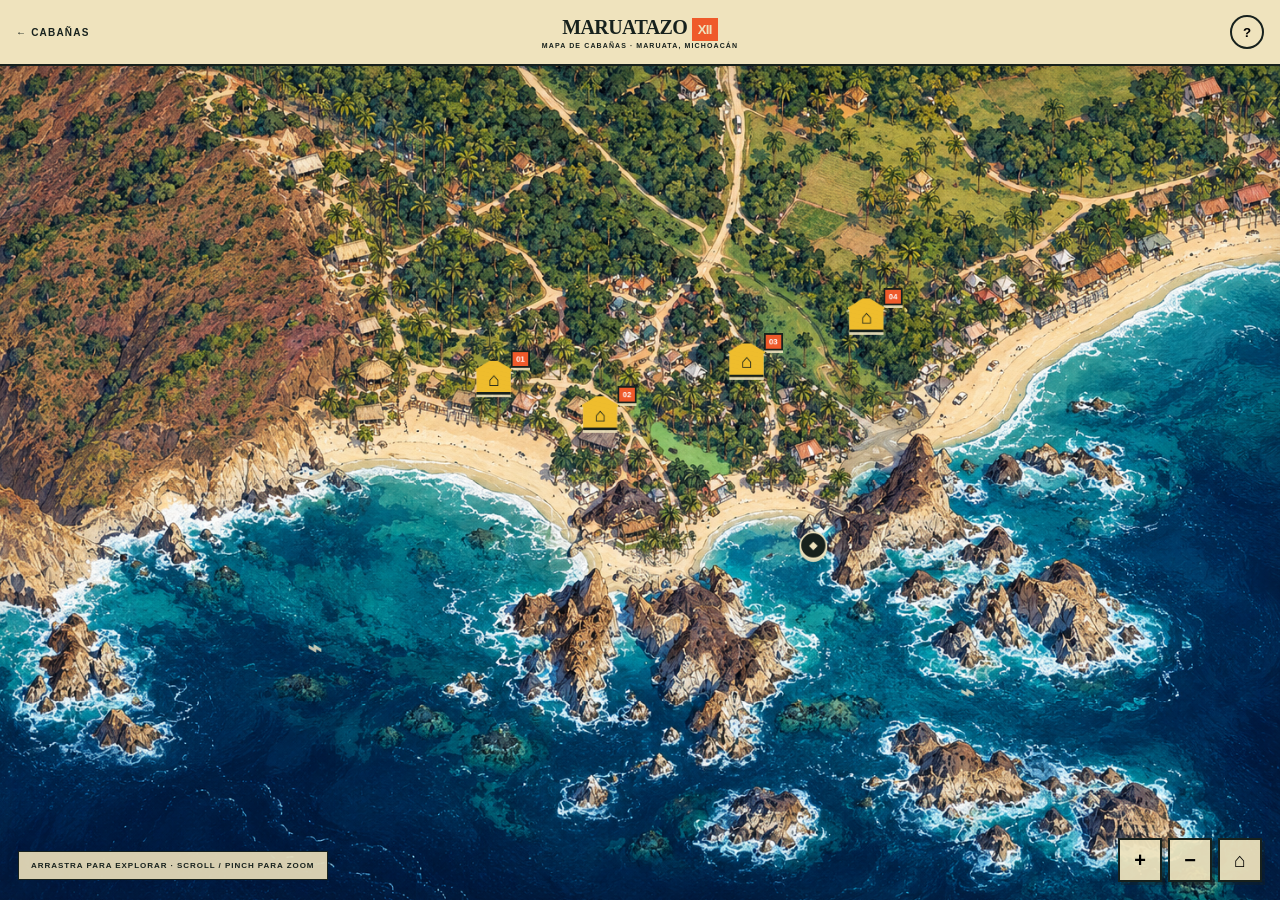
==== mapa2d.html @ 045e3361 "Maruatazo website" ====
<!doctype html><html lang="es"><head><meta charset="utf-8"><meta name="viewport" content="width=device-width,initial-scale=1,maximum-scale=1,user-scalable=no"><title>Maruatazo — Mapa 2D</title><link rel="stylesheet" href="style.css"><link rel="stylesheet" href="mapa2d.css"></head>
<body class="map2d-page">
<header class="map2d-top"><a href="index.html#cabins" class="map2d-back">← CABAÑAS</a><div><b>MARUATAZO <em>XII</em></b><small>MAPA DE CABAÑAS · MARUATA, MICHOACÁN</small></div><button id="mapHelp" aria-label="Ayuda">?</button></header>
<main id="mapViewport" class="map2d-viewport" aria-label="Mapa interactivo de cabañas">
  <div id="mapWorld" class="map2d-world"><img src="assets/maruata-2d-map.png" alt="Mapa ilustrado de la costa de Maruata" draggable="false">
    <button class="cabin-pin" style="--x:39%;--y:38%" data-name="Cabaña Selva" data-meta="2–4 personas · Entre palmeras" aria-label="Cabaña Selva"><span>⌂</span><b>01</b></button>
    <button class="cabin-pin" style="--x:47%;--y:42%" data-name="Cabaña Camino" data-meta="2 personas · Cerca del sendero" aria-label="Cabaña Camino"><span>⌂</span><b>02</b></button>
    <button class="cabin-pin" style="--x:58%;--y:36%" data-name="Cabaña Jardín" data-meta="2–3 personas · Zona verde" aria-label="Cabaña Jardín"><span>⌂</span><b>03</b></button>
    <button class="cabin-pin" style="--x:67%;--y:31%" data-name="Cabaña Playa" data-meta="2 personas · Cerca del mar" aria-label="Cabaña Playa"><span>⌂</span><b>04</b></button>
    <button class="landmark-pin" style="--x:63%;--y:57%" data-name="Dedo de Dios" aria-label="Dedo de Dios"><span>◆</span></button>
    <div class="map-bird bird-a">⌁</div><div class="map-bird bird-b">⌁</div>
  </div>
  <div class="map2d-grain"></div>
  <div class="map2d-instructions" id="mapInstructions">ARRASTRA PARA EXPLORAR · SCROLL / PINCH PARA ZOOM</div>
  <div class="map2d-controls"><button id="zoomIn" aria-label="Acercar">+</button><button id="zoomOut" aria-label="Alejar">−</button><button id="resetMap" aria-label="Restablecer vista">⌂</button></div>
  <aside id="cabinCard" class="cabin-card" aria-live="polite"><button class="card-close" id="closeCard">×</button><small>CABAÑA SELECCIONADA</small><h2 id="cabinName">Cabaña</h2><p id="cabinMeta"></p><div class="card-status">DISPONIBILIDAD · POR CONFIRMAR</div><button class="choose-cabin">ELEGIR ESTA CABAÑA →</button></aside>
</main><script src="mapa2d.js"></script></body></html>
---- style.css ----
:root{--paper:#eee3c6;--blue:#197aa0;--yellow:#e6ad24;--green:#0e5d38;--orange:#e65312;--ink:#171711;--pink:#d98d8a}*{box-sizing:border-box}html{scroll-behavior:smooth}body{margin:0;background:var(--paper);color:var(--ink);font-family:Arial,Helvetica,sans-serif;background-image:radial-gradient(#0001 1px,transparent 1px);background-size:4px 4px}.top{height:64px;position:sticky;top:0;z-index:20;display:flex;align-items:center;justify-content:space-between;padding:0 4vw;background:#eee3c6e8;backdrop-filter:blur(8px);border-bottom:2px solid var(--ink)}.brand{font-family:Georgia,serif;font-size:22px;font-weight:900;color:inherit;text-decoration:none}.brand b{background:var(--orange);color:var(--paper);padding:4px 8px}.hero{min-height:calc(100vh - 64px);display:grid;grid-template-columns:1.05fr .95fr;align-items:center;padding:5vw;gap:5vw;overflow:hidden}.eyebrow,.kicker{font-weight:900;letter-spacing:.12em;font-size:12px}.hero h1,.section h2{font-family:Georgia,'Times New Roman',serif;font-size:clamp(64px,10vw,150px);line-height:.76;margin:.18em 0;font-weight:900;letter-spacing:-.06em}.hero h1 span{color:var(--orange)}.lead{font-family:Georgia,serif;font-size:clamp(20px,2.2vw,34px);max-width:500px}.ticket{display:inline-block;background:var(--yellow);color:var(--ink);border:2px solid var(--ink);box-shadow:5px 5px 0 var(--ink);padding:18px 22px;font-weight:900;text-decoration:none}.ticket:hover{transform:translate(2px,2px);box-shadow:3px 3px 0 var(--ink)}.ticket.mini{padding:10px 14px;box-shadow:none}.hero-art{position:relative;transform:rotate(2deg)}.hero-art img{width:min(100%,560px);display:block;border:10px solid #f4ead0;box-shadow:12px 14px 0 var(--green)}.stamp{position:absolute;right:-20px;bottom:6%;width:100px;height:100px;border-radius:50%;background:var(--yellow);border:3px solid var(--ink);display:grid;place-items:center;text-align:center;font-weight:900;transform:rotate(-12deg)}.quick{display:grid;grid-template-columns:repeat(5,1fr);border-block:2px solid var(--ink);background:var(--blue)}.quick a{min-height:145px;color:var(--paper);text-decoration:none;padding:22px;border-right:2px solid var(--ink);display:flex;flex-direction:column;justify-content:flex-end}.quick a:hover{background:var(--orange)}.quick b{font-size:28px;margin-bottom:auto}.quick span{font-weight:900;font-size:20px}.quick small{opacity:.8;margin-top:4px}.section{padding:90px 5vw;border-bottom:2px solid var(--ink);scroll-margin-top:60px}.section h2{font-size:clamp(54px,8vw,120px)}.tickets{background:var(--yellow)}.cards{display:grid;grid-template-columns:repeat(3,1fr);gap:16px}.cards button{font:inherit;text-align:left;min-height:280px;background:var(--paper);border:2px solid var(--ink);padding:25px;display:flex;flex-direction:column;cursor:pointer;box-shadow:7px 7px 0 var(--ink)}.cards button:hover,.cards button.selected{background:var(--orange);color:var(--paper);transform:translate(3px,3px);box-shadow:4px 4px 0 var(--ink)}.cards span{font-size:50px}.cards b{font-family:Georgia,serif;font-size:32px;margin-top:auto}.cards small{font-size:15px}.cards em{font-style:normal;font-weight:900;margin-top:22px}.selection{margin-top:28px;border:2px dashed var(--ink);padding:18px;font-weight:800}.mapsec{background:var(--green);color:var(--paper)}.section-head{display:grid;grid-template-columns:2fr 1fr;gap:30px;align-items:end}.section-head>p{font-family:Georgia,serif;font-size:20px}.mapwrap{position:relative;max-width:1200px;margin:auto;border:10px solid var(--paper);box-shadow:12px 12px 0 var(--ink);overflow:hidden}.mapwrap img{display:block;width:100%;filter:saturate(.9) contrast(1.02)}.pin{position:absolute;width:54px;height:54px;border-radius:50%;background:var(--yellow);border:3px solid var(--ink);font-weight:900;font-size:18px;cursor:pointer;box-shadow:4px 4px 0 #171711}.pin:hover{transform:scale(1.1)}.p1{left:20%;top:63%}.p2{left:57%;top:55%}.p3{left:66%;top:44%}.p4{left:84%;top:67%}.mapnote{position:absolute;left:20px;bottom:20px;background:var(--paper);color:var(--ink);padding:14px 18px;border:2px solid var(--ink);font-weight:900}.lineup{background:var(--blue);color:var(--paper)}.line-grid{display:grid;grid-template-columns:1fr 1fr;gap:5vw;align-items:center}.line-grid img{width:100%;max-height:650px;object-fit:cover;border:8px solid var(--paper);transform:rotate(2deg)}.line-grid p{font-family:Georgia,serif;font-size:22px}.tabs{display:flex;gap:8px;flex-wrap:wrap}.tabs button{padding:12px 16px;background:transparent;color:var(--paper);border:2px solid var(--paper);font-weight:900}.tabs button.active{background:var(--yellow);color:var(--ink);border-color:var(--ink)}.coming{margin-top:40px;padding:25px;border:2px dashed var(--paper);font-size:clamp(24px,4vw,55px);font-weight:900}.merch{background:var(--pink)}.merch-card{display:flex;gap:35px;align-items:center;max-width:800px;border:2px solid var(--ink);padding:30px;background:var(--paper);box-shadow:8px 8px 0 var(--ink)}.disc{width:180px;aspect-ratio:1;background:radial-gradient(circle,var(--yellow) 0 10%,#111 11% 55%,#222 56%);border-radius:50%;flex:none}.merch-card b{font-family:Georgia,serif;font-size:35px}.merch-card span{font-weight:900;background:var(--orange);color:var(--paper);padding:8px}.info{background:var(--paper)}.info-grid{max-width:950px;margin-left:auto}.info details{border-top:2px solid var(--ink);padding:20px 0}.info details:last-child{border-bottom:2px solid var(--ink)}summary{font-family:Georgia,serif;font-weight:900;font-size:28px;cursor:pointer}.info details p{font-size:18px;max-width:700px}.photo-strip{display:grid;grid-template-columns:repeat(3,1fr);gap:10px;margin-top:70px}.photo-strip img{width:100%;height:380px;object-fit:cover}.bottom{display:none}@media(max-width:760px){body{padding-bottom:72px}.top{height:54px}.top .mini{display:none}.brand{font-size:18px}.hero{min-height:auto;grid-template-columns:1fr;padding:55px 18px 35px;gap:40px}.hero h1{font-size:19vw}.hero-art{width:88%;margin:auto}.stamp{width:78px;height:78px;font-size:13px}.quick{grid-template-columns:repeat(5,1fr)}.quick a{min-height:78px;padding:8px;text-align:center;align-items:center;justify-content:center}.quick b{font-size:21px;margin:0}.quick span{font-size:10px;margin-top:5px}.quick small{display:none}.section{padding:65px 18px}.cards{grid-template-columns:1fr}.cards button{min-height:190px}.section-head,.line-grid{grid-template-columns:1fr}.section-head>p{font-size:16px}.mapwrap{border-width:5px}.pin{width:40px;height:40px;font-size:14px}.mapnote{font-size:10px;left:8px;bottom:8px;padding:8px}.merch-card{align-items:flex-start}.disc{width:100px}.merch-card b{font-size:24px}.photo-strip{grid-template-columns:1fr 1fr}.photo-strip img{height:260px}.photo-strip img:last-child{display:none}.bottom{position:fixed;bottom:0;left:0;right:0;z-index:30;height:70px;display:grid;grid-template-columns:repeat(5,1fr);background:var(--paper);border-top:2px solid var(--ink)}.bottom a{color:var(--ink);text-decoration:none;font-size:10px;font-weight:900;display:flex;flex-direction:column;align-items:center;justify-content:center;gap:4px}.bottom b{font-size:19px}.bottom a:first-child{background:var(--yellow)}}
/* Interactive 3D map */
.world3d{position:relative;width:100%;height:min(72vh,720px);min-height:480px;overflow:hidden;border:2px solid #111;border-radius:22px;background:#8eb8c5;box-shadow:0 16px 0 rgba(0,0,0,.12)}
#worldCanvas{display:block;width:100%;height:100%;touch-action:none;cursor:grab}
#worldCanvas:active{cursor:grabbing}
.worldhud{position:absolute;inset:0;pointer-events:none;padding:16px;display:flex;flex-direction:column;justify-content:space-between}
.worldhint,.worldlegend,.placecard{background:rgba(246,224,170,.92);border:2px solid #111;box-shadow:4px 4px 0 #111;color:#111}
.worldhint{align-self:flex-start;padding:9px 12px;font-weight:800;font-size:12px;letter-spacing:.04em}
.worldlegend{align-self:flex-start;padding:10px 12px;font-size:12px;line-height:1.55}
.worldactions{position:absolute;right:14px;top:14px;display:flex;gap:8px;pointer-events:auto}
.worldactions button{border:2px solid #111;background:#f6e0aa;color:#111;font-weight:900;padding:9px 12px;border-radius:999px;cursor:pointer;box-shadow:3px 3px 0 #111}
.placecard{position:absolute;left:16px;bottom:16px;max-width:300px;padding:14px 16px;pointer-events:auto;display:none}
.placecard.show{display:block}.placecard b{font-size:20px}.placecard p{margin:5px 0 0;font-size:13px}
@media(max-width:700px){.world3d{height:62vh;min-height:430px;border-radius:14px}.worldhint{font-size:10px}.worldlegend{display:none}.worldactions{top:auto;bottom:14px}.placecard{left:12px;right:12px;bottom:62px;max-width:none}}
.world3d::after{content:"";position:absolute;inset:0;pointer-events:none;z-index:2;opacity:.13;mix-blend-mode:soft-light;background-image:repeating-linear-gradient(0deg,rgba(255,255,255,.035) 0,rgba(255,255,255,.035) 1px,rgba(0,0,0,.025) 1px,rgba(0,0,0,.025) 3px),radial-gradient(circle at 18% 15%,rgba(255,184,118,.22),transparent 34%),radial-gradient(circle at 80% 78%,rgba(80,63,132,.18),transparent 42%)}
.worldhud{z-index:3}

/* V5 sunset / early-2000s travel-game treatment */
.world3d:after{content:"";position:absolute;inset:0;pointer-events:none;border-radius:inherit;background:linear-gradient(180deg,rgba(88,54,108,.08),transparent 42%,rgba(238,113,49,.09));box-shadow:inset 0 0 90px rgba(44,21,34,.18);mix-blend-mode:multiply}
#worldCanvas{filter:saturate(1.16) contrast(1.08) sepia(.06)}

/* V6 terrain editor */
.world3d{background:linear-gradient(180deg,#876b91 0%,#de8e82 52%,#f0b46c 100%)}
.worldactions{flex-wrap:wrap;justify-content:flex-end}
.worldactions button#editWorld.active{background:#e65312;color:#fff}
.editorpanel{position:absolute;right:16px;bottom:16px;z-index:6;width:min(330px,calc(100% - 32px));background:rgba(238,227,198,.97);color:#171711;border:2px solid #171711;box-shadow:6px 6px 0 #171711;padding:14px;display:none}
.editorpanel.show{display:block}
.editorhead{display:flex;align-items:center;justify-content:space-between;border-bottom:2px solid #171711;padding-bottom:8px;margin-bottom:8px}
.editorhead b{font-family:Georgia,serif;font-size:18px}
.editorhead button{border:0;background:none;font-size:24px;font-weight:900;cursor:pointer}
.editorpanel p{font-size:12px;line-height:1.35;margin:8px 0 12px}
.editorselected{font-size:10px;letter-spacing:.08em;margin:8px 0}.editorselected strong{display:block;font-size:15px;letter-spacing:0;margin-top:3px}
.editorgrid{display:grid;grid-template-columns:1fr 1fr;gap:7px;margin-top:7px}
.editorgrid button{border:2px solid #171711;background:#f6e0aa;font-weight:900;padding:9px 7px;cursor:pointer}
.editorgrid button:hover{background:#e6ad24}
.editorpanel small{display:block;margin-top:10px;line-height:1.3;opacity:.7}
.world3d.editing #worldCanvas{cursor:crosshair}
.world3d.editing .worldhint{background:#e65312;color:#fff}
@media(max-width:700px){
  .editorpanel{left:10px;right:10px;bottom:10px;width:auto}
  .worldactions{right:10px;top:10px}
  .worldactions button{font-size:10px;padding:7px 9px}
  .placecard{display:none!important}
}


/* V7 — Y2K illustrated travel-atlas landing */
.atlas-hero{position:relative;min-height:calc(100vh - 64px);overflow:hidden;background:#397f9b;color:#f2e5c2;border-bottom:2px solid var(--ink);isolation:isolate}
.atlas-water{position:absolute;inset:0;z-index:-3;background:radial-gradient(ellipse at 18% 22%,rgba(255,255,255,.13),transparent 22%),radial-gradient(ellipse at 78% 64%,rgba(5,57,91,.23),transparent 32%),linear-gradient(145deg,#397f9b,#286f8d 52%,#2d7891)}
.atlas-water:before{content:"";position:absolute;inset:0;opacity:.32;background-image:repeating-radial-gradient(ellipse at 20% 30%,transparent 0 18px,rgba(238,227,198,.13) 19px 20px,transparent 21px 42px);transform:scale(1.6) rotate(-8deg)}
.atlas-water:after{content:"";position:absolute;inset:0;opacity:.25;mix-blend-mode:multiply;background-image:url("assets/map-original.jpg");background-size:cover;filter:grayscale(1) contrast(.55);transform:scale(1.08)}
.atlas-title{position:absolute;left:4.5vw;top:5vh;z-index:3}.atlas-title small{font-weight:900;letter-spacing:.18em;font-size:10px}.atlas-title h1{font-family:Georgia,serif;font-size:clamp(48px,7vw,108px);line-height:.82;letter-spacing:-.065em;margin:10px 0 12px;text-shadow:2px 2px 0 #153f4e}.atlas-title h1 span{display:inline-block;background:#e65312;color:#f2e5c2;padding:.05em .13em;transform:rotate(-2deg);font-size:.55em;letter-spacing:0}.atlas-title p{font-weight:900;letter-spacing:.12em;font-size:11px}
.atlas-compass{position:absolute;right:5vw;top:6vh;width:72px;height:72px;border:2px solid #f2e5c2;border-radius:50%;display:grid;place-items:center;text-align:center;font:900 11px Georgia;box-shadow:inset 0 0 0 5px rgba(242,229,194,.15)}.atlas-compass i{font-size:25px;line-height:.6;font-style:normal}
.atlas-item{position:absolute;color:#f2e5c2;text-decoration:none;text-align:center;z-index:4;transition:transform .35s cubic-bezier(.2,.8,.2,1),filter .35s}.atlas-item:hover{transform:translateY(-8px) rotate(-2deg) scale(1.07);filter:drop-shadow(0 8px 0 rgba(13,49,60,.25))}.atlas-item b,.atlas-item small{display:block;text-shadow:1px 2px #16485a}.atlas-item b{font:900 17px Georgia,serif;letter-spacing:.05em}.atlas-item small{font:700 10px Arial;letter-spacing:.08em;margin-top:4px}.atlas-icon{display:grid;place-items:center;margin:auto auto 7px;color:#e8c56a;text-shadow:2px 2px #183d48;font-family:Georgia;font-weight:900}.shell{font-size:64px;transform:rotate(-25deg)}.sun{font-size:70px}.fish{font-size:78px;transform:rotate(-8deg)}.flower{font-size:68px;color:#eaa49b}.bird{font-size:82px;transform:rotate(12deg)}
.item-info{left:9%;top:43%}.item-lineup{left:25%;bottom:12%}.item-menu{right:12%;top:33%}.item-merch{right:25%;bottom:11%}.item-map{right:34%;top:13%}
.ticket-island{position:absolute;left:50%;top:53%;width:270px;height:205px;transform:translate(-50%,-50%) rotate(-2deg);z-index:6;border:0;background:transparent;color:#172e31;cursor:pointer;filter:drop-shadow(0 14px 0 rgba(12,51,65,.23));transition:transform .45s cubic-bezier(.2,.8,.2,1),filter .45s}.ticket-island:hover{transform:translate(-50%,-54%) rotate(1deg) scale(1.06);filter:drop-shadow(0 20px 0 rgba(12,51,65,.2))}.ticket-island:before{content:"";position:absolute;inset:35px 12px 20px;background:#d6bd69;border:3px solid #183d48;border-radius:55% 45% 58% 42%/48% 56% 44% 52%;transform:rotate(-4deg);box-shadow:inset -18px -13px 0 #8ca85b,inset 12px 9px 0 #eadb9f}.ticket-island:after{content:"";position:absolute;left:22px;right:5px;bottom:8px;height:55px;border:3px solid #183d48;border-top:0;border-radius:0 0 50% 55%;background:#79b8ba;transform:rotate(3deg);z-index:-1}.island-palms{position:absolute;left:34px;top:14px;font-size:61px;letter-spacing:-19px;color:#275e3d;transform:rotate(-8deg);z-index:2}.island-hut{position:absolute;right:44px;top:56px;font-size:58px;color:#9b572f;z-index:2}.ticket-island strong,.ticket-island small,.ticket-island em{position:absolute;z-index:3;left:50%;transform:translateX(-50%);white-space:nowrap}.ticket-island strong{top:100px;font:900 29px Georgia,serif;background:#f0dfb4;border:2px solid #183d48;padding:4px 11px;box-shadow:3px 3px #183d48}.ticket-island small{top:143px;font-weight:900;font-size:10px;letter-spacing:.08em}.ticket-island em{top:165px;font-style:normal;font-weight:900;font-size:10px}
.atlas-creature{position:absolute;color:#183d48;opacity:.8;font:900 80px Georgia;z-index:2}.turtle{left:37%;top:27%;transform:rotate(22deg)}.ray{right:8%;bottom:17%;font-size:110px;transform:rotate(-15deg)}.atlas-note{position:absolute;left:5%;bottom:7%;font:italic 18px Georgia;line-height:1.2;transform:rotate(-4deg)}.atlas-scroll{position:absolute;right:4%;bottom:4%;font-weight:900;font-size:9px;letter-spacing:.18em}
.portal{position:fixed;inset:0;z-index:100;pointer-events:none;display:grid;place-items:center;background:#2b7892;clip-path:circle(0% at 50% 52%);transition:clip-path .75s cubic-bezier(.75,0,.25,1)}.portal.open{clip-path:circle(150% at 50% 52%)}.portal-ring{width:120px;height:120px;border:3px solid #eee3c6;border-radius:50%;box-shadow:0 0 0 18px rgba(238,227,198,.13),0 0 0 38px rgba(238,227,198,.07);animation:portalPulse 1s ease-in-out infinite alternate}.portal-copy{position:absolute;margin-top:190px;font:900 12px Arial;letter-spacing:.2em;color:#eee3c6}@keyframes portalPulse{to{transform:scale(1.16);opacity:.55}}
.portal.depart{clip-path:circle(0% at 50% 52%);transition:clip-path .65s ease-in}
@media(max-width:760px){.atlas-hero{min-height:calc(100svh - 54px)}.atlas-title{left:18px;top:32px}.atlas-title h1{font-size:15vw}.atlas-title p{font-size:8px}.atlas-compass{right:18px;top:24px;width:54px;height:54px}.ticket-island{width:230px;height:185px;top:52%}.ticket-island strong{top:91px}.ticket-island small{top:134px}.ticket-island em{top:156px}.island-palms{font-size:53px}.island-hut{font-size:48px}.item-info{left:5%;top:31%}.item-lineup{left:9%;bottom:12%}.item-menu{right:4%;top:28%}.item-merch{right:8%;bottom:12%}.item-map{right:27%;top:16%}.atlas-icon{transform:scale(.72)}.atlas-item b{font-size:12px}.atlas-item small{display:none}.atlas-note,.atlas-creature{display:none}.atlas-scroll{right:16px;bottom:5px;font-size:7px}}

/* V8 — bioluminescent Y2K Pacific atlas */
.atlas-hero{background:#061d2b;color:#f5e8c6;min-height:calc(100vh - 64px)}
.atlas-water{background:radial-gradient(ellipse at 49% 57%,rgba(39,233,221,.16),transparent 18%),radial-gradient(ellipse at 78% 18%,rgba(95,85,180,.18),transparent 26%),radial-gradient(ellipse at 16% 75%,rgba(11,191,181,.16),transparent 27%),linear-gradient(145deg,#071c2b 0%,#082f42 45%,#06445a 72%,#071a2a 100%)}
.atlas-water:before{opacity:.5;background-image:repeating-radial-gradient(ellipse at 20% 30%,transparent 0 24px,rgba(89,231,219,.10) 25px 26px,transparent 27px 51px),radial-gradient(circle,rgba(228,239,190,.55) 0 1px,transparent 1.6px);background-size:auto,58px 58px;filter:drop-shadow(0 0 5px #63e4d2)}
.atlas-water:after{opacity:.15;mix-blend-mode:screen;filter:grayscale(1) sepia(.4) hue-rotate(125deg) contrast(.8) brightness(.75)}
.atlas-hero:after{content:"";position:absolute;inset:0;pointer-events:none;z-index:10;background:radial-gradient(circle at 50% 52%,transparent 35%,rgba(0,5,14,.48) 100%),repeating-linear-gradient(0deg,rgba(255,255,255,.018) 0 1px,transparent 1px 3px);mix-blend-mode:normal}
.atlas-title,.atlas-item,.ticket-island,.atlas-compass,.atlas-note,.atlas-scroll{z-index:12}
.atlas-title h1{text-shadow:0 3px 0 #082331,0 0 22px rgba(76,231,211,.15)}
.atlas-compass{box-shadow:inset 0 0 0 5px rgba(242,229,194,.10),0 0 22px rgba(82,231,216,.22)}
.atlas-item{filter:drop-shadow(0 0 8px rgba(66,223,209,.18))}.atlas-item:hover{filter:drop-shadow(0 0 16px rgba(89,244,225,.5)) drop-shadow(0 10px 0 rgba(0,12,23,.32))}
.atlas-icon{color:#f1c963;text-shadow:2px 2px #071b25,0 0 10px rgba(241,201,99,.26)}
.ticket-island{filter:drop-shadow(0 15px 0 rgba(0,11,20,.35)) drop-shadow(0 0 20px rgba(74,230,213,.22));animation:islandFloat 5s ease-in-out infinite}
.ticket-island:hover{filter:drop-shadow(0 20px 0 rgba(0,11,20,.25)) drop-shadow(0 0 28px rgba(89,244,225,.5))}
.ticket-island:before{background:#d7bd68;box-shadow:inset -20px -14px 0 #739b62,inset 13px 10px 0 #eadb9f,0 0 0 5px rgba(94,224,210,.08)}
.ticket-island:after{background:linear-gradient(#75c9c6,#3a929e);box-shadow:0 7px 18px rgba(45,225,211,.25)}
@keyframes islandFloat{0%,100%{margin-top:0}50%{margin-top:-7px}}
.atlas-creature{z-index:4;color:#4cc8bd;opacity:.18;text-shadow:0 0 15px #57e9d9}
.atlas-note{color:#f3dfb2}.atlas-scroll{color:#80d9ce}

/* cinematic dive from the ticket island into the existing 3D map */
.portal{background:radial-gradient(circle at 50% 52%,#72d8d0 0 3%,#1d7d8c 14%,#0a4056 34%,#071d2c 68%,#030b13 100%);clip-path:circle(0% at 50% 52%);overflow:hidden}
.portal:before{content:"";position:absolute;inset:-25%;background:repeating-radial-gradient(circle at 50% 52%,transparent 0 42px,rgba(186,244,229,.12) 44px 46px,transparent 48px 88px);transform:scale(.55);opacity:0;transition:transform .9s cubic-bezier(.2,.8,.2,1),opacity .25s}
.portal.open:before{transform:scale(2.4);opacity:1}
.portal-ring{width:92px;height:92px;border-color:#e9e1b9;box-shadow:0 0 18px #74e6d6,0 0 0 20px rgba(111,226,211,.12),0 0 0 48px rgba(111,226,211,.06);animation:portalDive .85s cubic-bezier(.2,.8,.2,1) forwards}
@keyframes portalDive{0%{transform:scale(.35) rotate(0);opacity:.1}55%{opacity:1}100%{transform:scale(7) rotate(18deg);opacity:0}}
.portal-copy{color:#f1e3bd;text-shadow:0 0 12px #61d8ce;transition:opacity .25s}.portal.depart .portal-copy{opacity:0}
#mapa.portal-arrive{animation:mapArrival .9s cubic-bezier(.16,.84,.3,1)}
@keyframes mapArrival{0%{filter:brightness(.35) saturate(.7);transform:scale(1.025);transform-origin:50% 0}100%{filter:none;transform:scale(1)}}

/* V9 — midnight galaxy / bioluminescent Pacific. Adult Y2K editorial treatment */
:root{--night:#02060b;--night2:#04111a;--deep:#062330;--aqua:#62e7dc;--aqua2:#1ba9b2;--moon:#e7e3d4;--acid:#9debc7;--coral:#ff7d63;--glass:rgba(4,16,25,.72)}
html{background:var(--night)}
body{background:var(--night);color:var(--moon);background-image:none}

/* remove the beige bar: header floats over the universe */
.top{position:fixed;inset:0 0 auto 0;height:58px;background:linear-gradient(180deg,rgba(1,4,8,.88),rgba(1,4,8,.18) 72%,transparent);border:0;backdrop-filter:blur(3px);padding:0 3.2vw;color:rgba(235,238,228,.92);z-index:40;pointer-events:none}
.top .brand,.top .ticket{pointer-events:auto}
.brand{font-family:Arial,Helvetica,sans-serif;font-size:12px;letter-spacing:.22em;font-weight:700;color:rgba(238,240,229,.9)}
.brand b{background:transparent;color:var(--coral);padding:0;margin-left:4px;font:inherit}
.ticket,.ticket.mini{background:rgba(4,18,27,.54);color:#dffbf5;border:1px solid rgba(129,235,220,.48);box-shadow:none;border-radius:999px;padding:9px 14px;font-size:10px;letter-spacing:.13em;backdrop-filter:blur(10px)}
.ticket:hover{transform:none;box-shadow:0 0 22px rgba(64,226,211,.18);background:rgba(7,36,45,.7)}

.atlas-hero{min-height:100svh;background:#01050a;border:0;color:#e9ece3}
.atlas-water{background:
radial-gradient(ellipse at 58% 56%,rgba(63,241,219,.18),transparent 10%),
radial-gradient(ellipse at 18% 70%,rgba(9,157,183,.16),transparent 25%),
radial-gradient(ellipse at 82% 18%,rgba(80,54,162,.23),transparent 28%),
radial-gradient(ellipse at 42% 5%,rgba(18,69,91,.22),transparent 32%),
linear-gradient(160deg,#010409 0%,#03101a 37%,#052635 66%,#02070c 100%)}
.atlas-water:before{opacity:.78;background-image:
radial-gradient(circle at 12% 18%,rgba(255,255,255,.94) 0 1px,transparent 1.25px),
radial-gradient(circle at 72% 24%,rgba(157,236,229,.82) 0 1px,transparent 1.4px),
radial-gradient(circle at 34% 66%,rgba(255,255,255,.6) 0 .8px,transparent 1.2px),
radial-gradient(circle at 84% 76%,rgba(91,229,216,.65) 0 1px,transparent 1.3px),
repeating-radial-gradient(ellipse at 50% 62%,transparent 0 54px,rgba(89,231,219,.04) 55px 56px,transparent 57px 118px);
background-size:137px 137px,191px 191px,89px 89px,251px 251px,auto;filter:drop-shadow(0 0 7px rgba(102,236,221,.38));animation:starDrift 28s linear infinite}
@keyframes starDrift{to{background-position:137px 70px,-110px 191px,89px -44px,-120px -100px,0 0}}
.atlas-water:after{opacity:.12;mix-blend-mode:screen;filter:grayscale(1) sepia(.15) hue-rotate(130deg) contrast(1.2) brightness(.44);mask-image:linear-gradient(180deg,transparent 4%,#000 26%,#000 88%,transparent)}
.atlas-hero:before{content:"";position:absolute;inset:-15%;z-index:-1;pointer-events:none;background:
radial-gradient(ellipse at 23% 35%,rgba(44,89,118,.24),transparent 24%),
radial-gradient(ellipse at 74% 68%,rgba(34,201,191,.09),transparent 19%),
radial-gradient(ellipse at 70% 12%,rgba(78,42,132,.2),transparent 21%);filter:blur(38px);animation:nebula 16s ease-in-out infinite alternate}
@keyframes nebula{to{transform:translate3d(1.5%,-1%,0) scale(1.04);opacity:.78}}
.atlas-hero:after{background:radial-gradient(circle at 50% 54%,transparent 27%,rgba(0,2,7,.46) 72%,rgba(0,0,0,.86) 100%),repeating-linear-gradient(0deg,rgba(255,255,255,.012) 0 1px,transparent 1px 3px);z-index:20}

/* restrained editorial identity */
.atlas-title{left:4vw;top:10vh;max-width:650px}.atlas-title small{font-size:8px;letter-spacing:.28em;color:rgba(213,235,229,.58)}
.atlas-title h1{font-family:Arial,Helvetica,sans-serif;font-size:clamp(42px,6.2vw,96px);font-weight:300;letter-spacing:-.055em;line-height:.86;text-shadow:0 0 30px rgba(91,225,211,.09);margin:12px 0 16px}
.atlas-title h1 span{font-family:Georgia,serif;font-size:.34em;font-style:italic;font-weight:400;background:transparent;color:#ff846c;padding:0;margin-left:.12em;transform:none;vertical-align:middle}
.atlas-title p{font-size:8px;letter-spacing:.23em;color:rgba(221,234,227,.58)}
.atlas-compass{right:4vw;top:9vh;width:54px;height:54px;border:1px solid rgba(163,232,221,.38);color:rgba(210,239,233,.7);box-shadow:0 0 25px rgba(64,213,203,.08);font:500 8px Arial}.atlas-compass i{font-size:15px;color:var(--aqua)}

/* atlas navigation becomes subtle cartographic wayfinding, not children's icons */
.atlas-icon{display:none}
.atlas-item{min-width:116px;padding:13px 15px 12px;border:1px solid rgba(106,218,207,.14);border-radius:999px;background:rgba(2,10,16,.22);backdrop-filter:blur(5px);text-align:left;color:rgba(224,239,233,.77);filter:none;box-shadow:inset 0 0 0 1px rgba(255,255,255,.015)}
.atlas-item:before{content:"";position:absolute;left:-7px;top:50%;width:9px;height:9px;transform:translateY(-50%);border:1px solid rgba(113,238,222,.7);border-radius:50%;box-shadow:0 0 12px rgba(83,235,219,.6)}
.atlas-item b{font-family:Arial,Helvetica,sans-serif;font-size:10px;letter-spacing:.22em;font-weight:600;text-shadow:none}
.atlas-item small{font:400 8px Arial;letter-spacing:.08em;color:rgba(174,205,199,.46);text-shadow:none;margin-top:3px}
.atlas-item:hover{transform:translateY(-3px);filter:none;background:rgba(5,31,38,.55);border-color:rgba(98,231,220,.45);box-shadow:0 0 30px rgba(57,220,207,.09)}
.item-info{left:8%;top:43%}.item-lineup{left:23%;bottom:14%}.item-menu{right:10%;top:35%}.item-merch{right:24%;bottom:13%}.item-map{right:31%;top:16%}

/* Tickets = a dark topographic coast rather than a cartoon island */
.ticket-island{width:310px;height:230px;top:55%;color:#eaf5ef;filter:drop-shadow(0 18px 35px rgba(0,0,0,.6));animation:islandFloat 7s ease-in-out infinite}
.ticket-island:hover{transform:translate(-50%,-54%) scale(1.035);filter:drop-shadow(0 22px 38px rgba(0,0,0,.58)) drop-shadow(0 0 28px rgba(57,227,213,.22))}
.ticket-island:before{inset:31px 14px 30px;background:linear-gradient(145deg,#0b2930,#0b3d43 48%,#13535a);border:1px solid rgba(117,235,221,.58);border-radius:58% 42% 61% 39%/55% 48% 52% 45%;box-shadow:inset -22px -17px 38px rgba(0,5,9,.52),inset 18px 12px 35px rgba(94,225,203,.07),0 0 0 8px rgba(39,192,185,.025),0 0 38px rgba(52,223,210,.11)}
.ticket-island:after{left:20px;right:8px;bottom:14px;height:72px;border:1px solid rgba(121,235,223,.38);border-top:0;background:linear-gradient(180deg,rgba(34,171,179,.62),rgba(5,55,72,.18));box-shadow:0 10px 30px rgba(36,218,207,.08);opacity:.8}
.island-palms,.island-hut{display:none}
.ticket-island .island-coast{position:absolute;left:45px;right:45px;top:57px;height:76px;z-index:2;border-radius:50%;opacity:.48;background:repeating-radial-gradient(ellipse at 50% 64%,transparent 0 8px,rgba(131,235,221,.44) 9px 10px,transparent 11px 18px);transform:rotate(-7deg);mask-image:linear-gradient(90deg,transparent,#000 18%,#000 82%,transparent)}
.ticket-island strong{top:103px;font:500 24px Arial,Helvetica,sans-serif;letter-spacing:.16em;background:rgba(1,8,12,.58);color:#e9f6f0;border:1px solid rgba(129,231,218,.36);padding:7px 13px;box-shadow:0 0 20px rgba(64,222,210,.08);backdrop-filter:blur(8px)}
.ticket-island small{top:150px;font-weight:400;color:rgba(183,221,214,.55);font-size:8px;letter-spacing:.16em}.ticket-island em{top:174px;font-size:8px;letter-spacing:.22em;color:var(--aqua);font-weight:600}
.atlas-creature{display:none}.atlas-note{left:4%;bottom:6%;font:italic 13px Georgia;color:rgba(220,231,222,.42);transform:none}.atlas-scroll{right:4%;bottom:4%;color:rgba(111,222,211,.48);font-size:7px}

/* entire site stays in the same dark nocturnal world */
.section{background-color:#030a10!important;color:#e5ece6!important;border-bottom:1px solid rgba(104,220,209,.12);position:relative;overflow:hidden}
.section:before{content:"";position:absolute;inset:0;pointer-events:none;background:radial-gradient(circle at 82% 12%,rgba(35,177,177,.09),transparent 23%),radial-gradient(circle at 8% 75%,rgba(79,54,145,.12),transparent 22%),radial-gradient(circle,rgba(171,239,229,.16) 0 .7px,transparent 1px);background-size:auto,auto,67px 67px;opacity:.7}
.section>*{position:relative;z-index:1}
.section h2{color:#ecf0e8;font-weight:300;letter-spacing:-.055em;font-family:Arial,Helvetica,sans-serif}.kicker{color:rgba(105,224,211,.58);font-size:8px;letter-spacing:.25em}
.tickets,.mapsec,.lineup,.merch,.info{background:linear-gradient(160deg,#02070d,#04121a 55%,#031018)!important}
.cards{gap:12px}.cards button{background:rgba(5,23,31,.66);color:#dce9e3;border:1px solid rgba(105,220,210,.22);box-shadow:none;border-radius:18px;backdrop-filter:blur(8px)}
.cards button span{opacity:.58;filter:grayscale(1);font-size:32px}.cards button b{font:500 24px Arial;letter-spacing:.05em}.cards button small,.cards button em{color:rgba(183,210,204,.55)}
.cards button:hover,.cards button.selected{background:rgba(8,48,55,.72);color:#effbf6;transform:translateY(-2px);box-shadow:0 0 26px rgba(63,223,211,.1);border-color:rgba(98,231,220,.55)}
.selection{border:1px solid rgba(104,220,209,.2);color:rgba(206,228,221,.7);border-radius:14px;background:rgba(2,12,18,.42)}
.world3d{border:1px solid rgba(96,221,211,.24);box-shadow:0 35px 80px rgba(0,0,0,.45),0 0 35px rgba(46,218,205,.06);background:#06131d}
.worldhint,.worldlegend,.placecard,.editorpanel{background:rgba(2,10,16,.78);color:#dfece7;border:1px solid rgba(102,222,210,.28);box-shadow:none;backdrop-filter:blur(12px)}
.worldactions button{background:rgba(2,13,19,.75);color:#cce8e2;border:1px solid rgba(100,220,209,.3);box-shadow:none}.worldactions button:hover{background:rgba(7,42,48,.82)}
.line-grid img{border:1px solid rgba(105,220,210,.2);filter:saturate(.72) contrast(1.05) brightness(.78);transform:none;border-radius:18px}.tabs button{border:1px solid rgba(107,220,211,.24);color:#cfe7e1;border-radius:999px}.tabs button.active{background:rgba(43,173,171,.18);color:#dffaf4;border-color:rgba(91,229,216,.55)}.coming{border:1px solid rgba(106,220,209,.18);color:rgba(223,235,229,.72)}
.merch-card{background:rgba(4,20,27,.66);color:#dce8e2;border:1px solid rgba(104,220,209,.2);box-shadow:none;border-radius:18px}.merch-card span{background:transparent;color:var(--aqua);border:1px solid rgba(98,231,220,.3);border-radius:999px}.disc{background:radial-gradient(circle,#3bb3ab 0 5%,#041016 6% 19%,#0a1d25 20% 54%,#02070b 55%);box-shadow:0 0 35px rgba(56,220,207,.09)}
.info-grid{max-width:950px}.info details{border-color:rgba(105,220,210,.15)}summary{font-family:Arial;font-weight:400;color:#e2ebe6}.info details p{color:rgba(196,215,208,.68)}.photo-strip img{filter:saturate(.72) contrast(1.05) brightness(.68);border-radius:16px}
.bottom{background:rgba(1,6,10,.9)!important;border-top:1px solid rgba(108,220,210,.16)!important;backdrop-filter:blur(16px)}.bottom a{color:rgba(218,235,229,.68)!important}.bottom a:first-child{background:rgba(28,132,135,.16)!important;color:#dffbf5!important}

.portal{background:radial-gradient(circle at 50% 52%,#49d6ce 0 2%,#0b6673 13%,#041d2a 34%,#02070d 68%,#000 100%)}
.portal-ring{border-color:rgba(181,246,237,.76);box-shadow:0 0 30px rgba(82,235,220,.45),0 0 0 20px rgba(57,209,200,.08),0 0 0 50px rgba(49,196,190,.035)}
.portal-copy{color:rgba(213,240,233,.72);font-weight:500;letter-spacing:.28em;text-shadow:0 0 12px rgba(97,216,206,.5)}

@media(max-width:760px){
 .top{height:48px;padding:0 16px}.brand{font-size:10px}.atlas-hero{min-height:100svh}.atlas-title{top:10vh;left:18px}.atlas-title h1{font-size:13vw}.atlas-title p{font-size:7px}.atlas-compass{top:9vh;right:18px;width:44px;height:44px}
 .ticket-island{width:238px;height:190px;top:55%}.ticket-island strong{top:87px;font-size:18px}.ticket-island small{top:127px}.ticket-island em{top:149px}.ticket-island .island-coast{top:45px}
 .atlas-item{min-width:90px;padding:9px 11px}.atlas-item b{font-size:8px}.atlas-item small{display:none}.item-info{left:4%;top:38%}.item-lineup{left:7%;bottom:12%}.item-menu{right:4%;top:34%}.item-merch{right:7%;bottom:12%}.item-map{right:18%;top:22%}.atlas-note{display:none}
}

/* V27 — full festival-poster system ------------------------------------ */
.landing-v5-theme{
  --paper:var(--le-paper,#f1ebdd);
  --ink:#171714;
  --pacific:#258baa;
  --pacific-deep:#12647a;
  --yellow:#efb629;
  --orange:#e95b21;
  --coral:#d88e87;
  --green:#477c48;
  --border:2px solid var(--ink);
  --shadow-offset:5px;
  --grain-opacity:var(--le-page-grain,.15);
  --section-space:clamp(72px,9vw,140px);
  --content-width:1240px;
  overflow-x:hidden;
  background:var(--paper)!important;
  color:var(--ink)!important;
}
.landing-v5-theme img{max-width:100%;height:auto}
.landing-v5-theme a:focus-visible,.landing-v5-theme button:focus-visible,.landing-v5-theme summary:focus-visible{outline:3px solid var(--yellow);outline-offset:3px}
.landing-v5-theme .top{
  position:sticky!important;inset:auto!important;top:0!important;z-index:1000;
  display:grid;grid-template-columns:auto 1fr auto;align-items:center;gap:32px;
  width:100%;height:68px!important;padding:0 max(24px,4vw)!important;
  background:color-mix(in srgb,var(--paper) 94%,transparent)!important;
  border-bottom:var(--border)!important;backdrop-filter:blur(7px)!important;
}
.landing-v5-theme .brand{white-space:nowrap;font:900 clamp(18px,2vw,25px)/1 Georgia,'Times New Roman',serif!important;color:var(--ink)!important;text-decoration:none}
.landing-v5-theme .brand b{display:inline-block;margin-left:4px;padding:5px 8px 3px!important;background:var(--orange)!important;color:var(--paper)!important;border:1px solid var(--ink);line-height:1!important}
.site-nav{display:flex;justify-content:flex-end;align-items:center;gap:clamp(18px,2.5vw,40px)}
.site-nav a{position:relative;padding:22px 0 20px;color:var(--ink);font:900 10px/1 Arial,sans-serif;letter-spacing:.05em;text-decoration:none}
.site-nav a:after{content:"";position:absolute;left:0;right:100%;bottom:15px;height:2px;background:var(--orange);transition:right .2s ease}.site-nav a:hover:after{right:0}
.nav-toggle{display:none;width:44px;height:44px;padding:11px;border:0;background:transparent}.nav-toggle span{display:block;height:2px;margin:4px 0;background:var(--ink);transition:transform .2s ease,opacity .2s ease}
.landing-v5-theme .ticket.mini{min-height:42px;padding:10px 16px!important;background:var(--yellow)!important;color:var(--ink)!important;border:var(--border)!important;box-shadow:4px 4px 0 var(--ink)!important;font:900 11px/1 Arial,sans-serif!important;cursor:pointer;transition:transform .16s ease,box-shadow .16s ease!important}.landing-v5-theme .ticket.mini:hover{transform:translate(2px,2px);box-shadow:2px 2px 0 var(--ink)!important}.landing-v5-theme .ticket.mini:active{transform:translate(4px,4px);box-shadow:0 0 0 var(--ink)!important}

.landing-v5-theme .ocean-hero{
  position:relative!important;display:grid!important;place-items:stretch!important;isolation:isolate;
  min-height:clamp(700px,calc(100svh - 68px),920px)!important;height:auto!important;
  padding:clamp(44px,6vw,86px) max(24px,4vw) 74px!important;
  overflow:hidden!important;background:var(--paper)!important;border-bottom:var(--border)!important;
}
.hero-paper{position:absolute;inset:0;z-index:0;background:var(--paper)!important;pointer-events:none!important}
.hero-photo{position:absolute;inset:0;z-index:1;width:100%;height:100%!important;max-width:none!important;object-fit:cover;object-position:center 57%;filter:saturate(.72) contrast(1.2) sepia(.12)}
.hero-ink{position:absolute;inset:0;z-index:2;background:rgba(37,139,170,.2);mix-blend-mode:multiply;pointer-events:none!important}
.hero-print-texture{position:absolute;inset:0;z-index:5;opacity:var(--grain-opacity)!important;mix-blend-mode:multiply;background-image:radial-gradient(rgba(23,23,20,.65) .6px,transparent .9px),repeating-linear-gradient(0deg,transparent 0 4px,rgba(23,23,20,.1) 4px 5px)!important;background-size:4px 4px,100% 5px!important;pointer-events:none!important}
.hero-sun{position:absolute;z-index:3;width:clamp(100px,13vw,190px);aspect-ratio:1;left:12%;top:45%;border:var(--border);border-radius:50%;background:var(--orange)!important;box-shadow:7px 0 0 rgba(239,182,41,.6);opacity:.82;mix-blend-mode:multiply;pointer-events:none!important}
.hero-registration{position:absolute;z-index:6;inset:18px;color:var(--paper)!important;opacity:.82;font:900 8px/1 Arial,sans-serif;pointer-events:none!important}.hero-registration span{position:absolute;border:1px solid currentColor;padding:4px}.hero-registration span:first-child{left:0;top:0}.hero-registration span:nth-child(2){right:0;bottom:0}.hero-registration i{position:absolute;width:12px;height:12px;border:1px solid currentColor}.hero-registration i:nth-of-type(1){right:0;top:0}.hero-registration i:nth-of-type(2){left:0;bottom:0}
.hero-composition{position:relative;z-index:8;width:min(100%,var(--content-width));max-width:100%;min-width:0;margin:auto;display:flex;flex-direction:column;justify-content:space-between;gap:clamp(52px,8vw,90px)}
.landing-v5-theme .hero-copy{position:relative!important;left:auto!important;top:auto!important;transform:none!important;width:min(100%,1040px)!important;margin:auto;text-align:center!important;color:var(--ink)!important;text-shadow:none!important}
.landing-v5-theme .hero-copy small{display:inline-block;padding:7px 12px;background:color-mix(in srgb,var(--paper) 86%,transparent);border-block:1px solid var(--ink);color:var(--ink)!important;font:900 clamp(9px,1vw,12px)/1 Arial,sans-serif!important;letter-spacing:.18em!important}
.landing-v5-theme .hero-copy h1{display:flex;justify-content:center;align-items:flex-end;gap:.08em;margin:clamp(15px,2vw,24px) 0 16px!important;color:var(--ink)!important;font:900 clamp(70px,11.5vw,170px)/.72 Georgia,'Times New Roman',serif!important;letter-spacing:-.09em!important;text-shadow:2px 2px 0 rgba(241,235,221,.75)!important;white-space:nowrap}
.landing-v5-theme .hero-copy h1 span{display:block}.landing-v5-theme .hero-copy h1 em{display:inline-block;margin:0 0 .08em;padding:.16em .2em .12em;background:var(--orange)!important;border:var(--border);color:var(--paper)!important;font:900 .4em/.9 Arial,sans-serif;letter-spacing:-.06em;transform:rotate(-4deg);box-shadow:5px 4px 0 rgba(23,23,20,.22)}
.landing-v5-theme .hero-copy p{display:inline-block;margin:0!important;padding:7px 12px;background:color-mix(in srgb,var(--paper) 86%,transparent);color:var(--ink)!important;font:900 clamp(9px,1vw,12px)/1.25 Arial,sans-serif!important;letter-spacing:.17em!important}
.hero-phrase{display:block;width:max-content;max-width:100%;margin:26px auto 0;padding:9px 15px;background:var(--pacific-deep);border:1px solid var(--paper);color:var(--paper);font:900 clamp(12px,1.25vw,17px)/1 Arial,sans-serif;letter-spacing:.13em}
.landing-v5-theme .orbit-nav.hero-nav{position:relative!important;inset:auto!important;width:min(100%,980px);max-width:100%;min-width:0;margin:auto;display:grid!important;grid-template-columns:repeat(5,minmax(0,1fr));gap:14px;align-items:stretch}
.landing-v5-theme .orbit-nav.hero-nav a{position:relative!important;inset:auto!important;display:grid!important;grid-template-columns:auto minmax(0,1fr)!important;grid-template-rows:auto auto;align-content:center;column-gap:10px;min-width:0;min-height:108px;padding:15px 13px!important;background:var(--yellow)!important;color:var(--ink)!important;border:var(--border)!important;border-radius:0!important;box-shadow:var(--shadow-offset) var(--shadow-offset) 0 var(--ink)!important;text-decoration:none;text-shadow:none!important;transform:none!important;transition:transform .18s ease,box-shadow .18s ease,filter .18s ease!important}
.landing-v5-theme .orbit-nav.hero-nav a:nth-child(2){background:#77bed0!important}.landing-v5-theme .orbit-nav.hero-nav a:nth-child(3){background:var(--green)!important;color:var(--paper)!important}.landing-v5-theme .orbit-nav.hero-nav a:nth-child(4){background:var(--coral)!important}.landing-v5-theme .orbit-nav.hero-nav a:nth-child(5){background:var(--orange)!important;color:var(--paper)!important}
.landing-v5-theme .orbit-nav.hero-nav a:before{display:none!important}.landing-v5-theme .orbit-nav.hero-nav i{display:grid!important;grid-row:1/span 2;place-items:center;align-self:stretch;min-width:25px;border-right:1px solid currentColor;font:900 8px/1 Arial,sans-serif;font-style:normal}.landing-v5-theme .orbit-nav.hero-nav b{font:900 clamp(13px,1.35vw,17px)/1 Arial,sans-serif!important;letter-spacing:-.03em!important}.landing-v5-theme .orbit-nav.hero-nav span{display:block!important;margin-top:6px!important;color:inherit!important;opacity:.78!important;font:800 7px/1.15 Arial,sans-serif!important;letter-spacing:.08em!important}.landing-v5-theme .orbit-nav.hero-nav a:hover{transform:translate(3px,3px)!important;box-shadow:2px 2px 0 var(--ink)!important;filter:saturate(1.12)}.landing-v5-theme .orbit-nav.hero-nav a:active{transform:translate(5px,5px)!important;box-shadow:0 0 0 var(--ink)!important}
.landing-v5-theme .hero-caption{position:absolute!important;z-index:8;left:max(24px,4vw)!important;bottom:24px!important;color:var(--paper)!important;font:900 8px/1 Arial,sans-serif!important;letter-spacing:.16em!important;text-shadow:1px 1px 0 var(--ink)!important}.landing-v5-theme .hero-scroll{position:absolute!important;z-index:8;right:max(24px,4vw)!important;bottom:17px!important;width:36px;height:36px;display:grid;place-items:center;border:1px solid var(--paper);color:var(--paper)!important;font-size:20px!important;text-decoration:none;text-shadow:1px 1px 0 var(--ink)!important}

.landing-v5-theme .section{position:relative;padding:var(--section-space) max(24px,4vw)!important;border-bottom:var(--border)!important;background:var(--paper)!important;color:var(--ink)!important;scroll-margin-top:68px;overflow:hidden}
.section:after,.closing:after{content:"";position:absolute;inset:0;z-index:8;pointer-events:none;opacity:calc(var(--grain-opacity) * .7);mix-blend-mode:multiply;background-image:radial-gradient(rgba(23,23,20,.4) .55px,transparent .8px);background-size:4px 4px}
.section-inner{position:relative;z-index:10;width:min(100%,var(--content-width));margin:auto}
.landing-v5-theme .kicker{margin:0 0 18px;color:inherit!important;font:900 10px/1 Arial,sans-serif;letter-spacing:.16em}
.landing-v5-theme .section h2{margin:0;color:inherit!important;font:900 clamp(62px,10vw,148px)/.75 Georgia,'Times New Roman',serif!important;letter-spacing:-.075em!important;text-shadow:none!important}
.section-title-row{display:grid;grid-template-columns:minmax(0,1.5fr) minmax(260px,.5fr);gap:36px;align-items:end;margin-bottom:52px}.section-intro{max-width:440px;margin:0 0 4px!important;font:700 clamp(15px,1.7vw,21px)/1.4 Georgia,serif!important}
.print-photo{position:relative;margin:0;border:7px solid var(--paper);outline:var(--border);box-shadow:8px 8px 0 var(--ink);background:var(--ink);overflow:hidden}.print-photo img{display:block;width:100%;height:100%;object-fit:cover;filter:saturate(.68) contrast(1.16) sepia(.12)}.print-photo:after{content:"";position:absolute;inset:0;background:rgba(37,139,170,.08);mix-blend-mode:multiply;pointer-events:none}.print-photo figcaption{position:absolute;z-index:2;left:0;right:0;bottom:0;padding:10px 12px;background:var(--paper);border-top:1px solid var(--ink);color:var(--ink);font:900 8px/1.2 Arial,sans-serif;letter-spacing:.1em}

.landing-v5-theme .lineup{background:var(--pacific)!important;color:var(--paper)!important}.lineup .section-title-row{border-bottom:2px solid currentColor;padding-bottom:26px}.lineup-layout{display:grid;grid-template-columns:minmax(0,1.1fr) minmax(300px,.9fr);gap:clamp(34px,6vw,84px);align-items:stretch}.artist-list{display:grid;grid-template-columns:repeat(3,minmax(0,1fr));align-content:start;border-top:2px solid currentColor}.artist-list span{padding:12px 8px;border-bottom:1px solid currentColor;font:900 clamp(13px,1.35vw,18px)/1 Arial,sans-serif;letter-spacing:.03em}.artist-list span:nth-child(3n+2){font-family:Georgia,serif;font-style:italic}.lineup .print-photo{min-height:470px}.landing-v5-theme .lineup .tabs{display:flex;gap:7px;margin:-25px 0 36px}.landing-v5-theme .lineup .tabs button{min-height:44px;padding:10px 15px;background:transparent!important;border:1px solid var(--paper)!important;color:var(--paper)!important;font-weight:900;cursor:pointer}.landing-v5-theme .lineup .tabs button.active{background:var(--yellow)!important;border-color:var(--ink)!important;color:var(--ink)!important}

.info-layout{display:grid;grid-template-columns:minmax(280px,.8fr) minmax(360px,1.2fr);gap:clamp(48px,8vw,110px);align-items:start}.info-copy{padding-top:18px}.info-grid{margin-top:42px;border-top:var(--border)}.landing-v5-theme .info details{border:0!important;border-bottom:1px solid var(--ink)!important;background:transparent!important;color:var(--ink)!important;box-shadow:none!important}.landing-v5-theme .info summary{padding:19px 2px;color:var(--ink)!important;font:900 clamp(14px,1.5vw,18px)/1 Arial,sans-serif;letter-spacing:.03em;cursor:pointer;list-style-position:outside}.landing-v5-theme .info details p{padding:0 2px 20px;margin:0;max-width:520px;font:500 15px/1.55 Georgia,serif}.info-photo{height:min(720px,74vw)}

.landing-v5-theme .cabins{background:var(--green)!important;color:var(--paper)!important}.cabins-layout{display:grid;grid-template-columns:minmax(320px,.85fr) minmax(400px,1.15fr);gap:clamp(45px,7vw,100px);align-items:center}.cabins-copy>p:not(.kicker){max-width:520px;margin:32px 0;font:600 clamp(16px,1.6vw,21px)/1.5 Georgia,serif}.print-cta{display:inline-flex;align-items:center;justify-content:space-between;gap:26px;min-height:52px;padding:14px 17px;background:var(--yellow);border:var(--border);box-shadow:5px 5px 0 var(--ink);color:var(--ink);font:900 12px/1 Arial,sans-serif;letter-spacing:.06em;text-decoration:none;transition:transform .18s ease,box-shadow .18s ease}.print-cta:hover{transform:translate(3px,3px);box-shadow:2px 2px 0 var(--ink)}.print-cta:active{transform:translate(5px,5px);box-shadow:none}.cabins-photo{height:min(680px,66vw)}

.landing-v5-theme .menu{background:var(--coral)!important}.menu-layout{display:grid;grid-template-columns:minmax(280px,.8fr) minmax(380px,1.2fr);gap:clamp(48px,8vw,110px);align-items:start}.menu-sub{margin:20px 0 35px;font:900 14px/1 Arial,sans-serif;letter-spacing:.14em}.menu-list{list-style:none;margin:0;padding:0;border-top:var(--border)}.menu-list li{display:flex;justify-content:space-between;gap:20px;padding:16px 2px;border-bottom:1px solid var(--ink);font:900 clamp(15px,1.4vw,19px)/1 Arial,sans-serif}.menu-list span{font-size:8px;letter-spacing:.1em;opacity:.65}.menu-photo{height:min(700px,68vw)}.menu-photo blockquote{position:absolute;z-index:2;right:8%;bottom:13%;margin:0;padding:20px;background:var(--ink);border:2px solid var(--paper);box-shadow:5px 5px 0 var(--yellow);color:var(--paper);font:italic 900 clamp(18px,2.2vw,31px)/1.05 Georgia,serif;transform:rotate(-3deg)}

.landing-v5-theme .merch{background:var(--yellow)!important;color:var(--ink)!important}.merch-grid{display:grid;grid-template-columns:repeat(5,minmax(0,1fr));border:var(--border);background:var(--paper)}.merch-grid article{min-width:0;min-height:310px;padding:24px 18px;border-right:1px solid var(--ink);display:flex;flex-direction:column;align-items:center;justify-content:flex-end;text-align:center}.merch-grid article:last-child{border-right:0}.merch-grid b{margin-top:auto;font:900 clamp(13px,1.35vw,18px)/1.1 Arial,sans-serif}.merch-grid span{margin-top:8px;font:900 7px/1 Arial,sans-serif;letter-spacing:.1em;opacity:.65}.merch-grid i{position:relative;display:block;margin:auto;color:var(--ink)}.merch-shirt{width:100px;height:92px;background:var(--coral);clip-path:polygon(25% 0,40% 10%,60% 10%,75% 0,100% 25%,81% 42%,72% 32%,72% 100%,28% 100%,28% 32%,19% 42%,0 25%)}.merch-bag{width:86px;height:100px;border:3px solid var(--ink);background:var(--yellow)}.merch-bag:before{content:"";position:absolute;width:42px;height:35px;left:18px;top:-24px;border:3px solid var(--ink);border-bottom:0;border-radius:24px 24px 0 0}.merch-cap{width:105px;height:54px;border-radius:70px 70px 8px 8px;background:var(--pacific)}.merch-cap:after{content:"";position:absolute;width:55px;height:16px;right:-36px;bottom:0;background:var(--pacific);border-radius:0 100% 0 0}.merch-poster{width:78px;height:108px;display:grid!important;place-items:center;background:var(--orange);border:2px solid var(--ink);font:900 25px Georgia,serif;font-style:normal}.merch-disc{width:98px;height:98px;border-radius:50%;background:radial-gradient(circle,var(--yellow) 0 11%,var(--ink) 12% 52%,var(--pacific) 53% 55%,var(--ink) 56%)}

.landing-v5-theme .gallery{background:var(--paper)!important}.gallery-grid{display:grid;grid-template-columns:1fr 1.25fr .8fr 1fr;grid-template-rows:260px 160px;gap:10px}.gallery-grid img{display:block;width:100%;height:100%;object-fit:cover;border:var(--border);filter:saturate(.67) contrast(1.2) sepia(.1)}.gallery-grid img:first-child{grid-row:1/span 2}.gallery-grid img:nth-child(2){grid-column:2/span 2}.gallery-grid img:nth-child(3){grid-row:1/span 2;grid-column:4}.gallery-grid img:nth-child(4){grid-column:2/span 2}

.landing-v5-theme .tickets{background:var(--orange)!important;color:var(--paper)!important}.tickets .section-intro{margin:25px 0 42px!important}.landing-v5-theme .cards{display:grid;grid-template-columns:repeat(3,minmax(0,1fr));gap:16px}.landing-v5-theme .cards button{min-height:230px;padding:24px;background:var(--paper)!important;border:var(--border)!important;border-radius:0!important;box-shadow:6px 6px 0 var(--ink)!important;color:var(--ink)!important;cursor:pointer;transition:transform .18s ease,box-shadow .18s ease!important}.landing-v5-theme .cards button:hover,.landing-v5-theme .cards button.selected{background:var(--yellow)!important;color:var(--ink)!important;transform:translate(3px,3px)!important;box-shadow:3px 3px 0 var(--ink)!important}.landing-v5-theme .cards b{font:900 clamp(25px,3vw,43px)/1 Georgia,serif}.landing-v5-theme .cards small{margin-top:10px;font:900 9px/1 Arial,sans-serif;letter-spacing:.1em}.landing-v5-theme .cards em{margin-top:auto;font-size:11px}.landing-v5-theme .selection{margin-top:28px;padding:16px;border:1px dashed var(--paper)!important;background:transparent!important;color:var(--paper)!important;font:900 10px/1.4 Arial,sans-serif;letter-spacing:.05em}

.closing{position:relative;min-height:560px;display:grid;place-items:center;overflow:hidden;background:var(--pacific-deep);color:var(--paper);text-align:center;border-bottom:var(--border)}.closing:before{content:"";position:absolute;z-index:0;width:220px;aspect-ratio:1;left:10%;bottom:-65px;border:2px solid var(--ink);border-radius:50%;background:var(--orange);box-shadow:8px 0 0 var(--yellow)}.closing-texture{position:absolute;inset:0;z-index:1;background-image:repeating-linear-gradient(105deg,transparent 0 28px,rgba(241,235,221,.045) 29px 30px);pointer-events:none}.closing-inner{position:relative;z-index:3;width:min(92%,1000px);padding:70px 20px}.closing-inner p{font:italic 700 clamp(18px,2.5vw,32px)/1 Georgia,serif;transform:rotate(-2deg)}.closing-inner h2{margin:35px 0 17px;font:900 clamp(55px,10vw,135px)/.8 Georgia,serif;letter-spacing:-.08em}.closing-inner h2 em{display:inline-block;padding:.12em .17em;background:var(--orange);border:2px solid var(--ink);font:900 .42em/1 Arial,sans-serif;letter-spacing:-.04em;transform:rotate(3deg)}.closing-inner span,.closing-inner small{display:block;font:900 10px/1.5 Arial,sans-serif;letter-spacing:.15em}.closing-inner small{margin-top:60px}
.landing-v5-theme .bottom{display:none!important}

body.landing-editing .hero-photo,body.landing-editing .hero-ink,body.landing-editing .hero-print-texture,body.landing-editing .hero-sun,body.landing-editing .hero-registration,body.landing-editing .closing-texture{pointer-events:auto!important;cursor:move!important}
body.landing-editing .site-nav{display:flex!important}

@media(max-width:1024px){
  .landing-v5-theme .top{gap:20px}.site-nav{gap:17px}.site-nav a{font-size:9px}
  .landing-v5-theme .orbit-nav.hero-nav{grid-template-columns:repeat(3,minmax(0,1fr))}.landing-v5-theme .orbit-nav.hero-nav a:nth-child(4),.landing-v5-theme .orbit-nav.hero-nav a:nth-child(5){min-height:82px}.landing-v5-theme .orbit-nav.hero-nav a:nth-child(4){grid-column:1/span 1}.landing-v5-theme .orbit-nav.hero-nav a:nth-child(5){grid-column:2/span 2}
  .artist-list{grid-template-columns:repeat(2,minmax(0,1fr))}.artist-list span:nth-child(3n+2){font-family:Arial,sans-serif;font-style:normal}.artist-list span:nth-child(even){font-family:Georgia,serif;font-style:italic}
  .merch-grid{grid-template-columns:repeat(3,minmax(0,1fr))}.merch-grid article{border-bottom:1px solid var(--ink)}.merch-grid article:nth-child(3){border-right:0}.merch-grid article:nth-child(n+4){border-bottom:0}
}
@media(max-width:760px){
  .landing-v5-theme{padding-bottom:68px}.landing-v5-theme .top{grid-template-columns:1fr auto;height:58px!important;padding:0 14px!important}.landing-v5-theme .brand{font-size:18px!important}.landing-v5-theme .brand b{padding:4px 6px 3px!important}.nav-toggle{display:block}.landing-v5-theme .ticket.mini{display:none}
  .site-nav{position:absolute;left:0;right:0;top:56px;display:none;grid-template-columns:1fr;background:var(--paper);border-bottom:var(--border);box-shadow:0 8px 0 rgba(23,23,20,.18)}.site-nav.is-open{display:grid}.site-nav a{min-height:48px;padding:17px 18px;border-bottom:1px solid var(--ink);font-size:11px}.site-nav a:last-child{border-bottom:0}.site-nav a:after{display:none}.nav-toggle[aria-expanded="true"] span:first-child{transform:translateY(6px) rotate(45deg)}.nav-toggle[aria-expanded="true"] span:nth-child(2){opacity:0}.nav-toggle[aria-expanded="true"] span:last-child{transform:translateY(-6px) rotate(-45deg)}
  .landing-v5-theme .ocean-hero{display:block!important;min-height:auto!important;padding:230px 16px 62px!important;background:var(--paper)!important}.hero-photo{bottom:auto;height:210px!important;object-position:center 52%;border-bottom:var(--border)}.hero-ink{bottom:auto;height:210px}.hero-sun{width:95px;left:8%;top:143px}.hero-print-texture{z-index:5}.hero-registration{inset:9px;color:var(--ink)!important}.hero-composition{gap:28px}.landing-v5-theme .hero-copy small{font-size:8px!important}.landing-v5-theme .hero-copy h1{font-size:clamp(39px,12vw,51px)!important;margin:14px 0 12px!important;letter-spacing:-.08em!important}.landing-v5-theme .hero-copy h1 em{font-size:.35em}.landing-v5-theme .hero-copy p{max-width:330px;font-size:8px!important;line-height:1.5!important;letter-spacing:.14em!important}.hero-phrase{margin-top:20px;padding:8px 11px;font-size:10px}
  .landing-v5-theme .orbit-nav.hero-nav{display:grid!important;grid-template-columns:1fr!important;gap:9px}.landing-v5-theme .orbit-nav.hero-nav a,.landing-v5-theme .orbit-nav.hero-nav a:nth-child(4),.landing-v5-theme .orbit-nav.hero-nav a:nth-child(5){grid-column:auto;min-height:58px;padding:10px 12px!important;box-shadow:3px 3px 0 var(--ink)!important}.landing-v5-theme .orbit-nav.hero-nav a:hover{transform:translate(2px,2px)!important;box-shadow:1px 1px 0 var(--ink)!important}.landing-v5-theme .orbit-nav.hero-nav b{font-size:14px!important}.landing-v5-theme .hero-caption{display:none}.landing-v5-theme .hero-scroll{display:none}
  .landing-v5-theme .section{padding:70px 18px!important;scroll-margin-top:58px}.landing-v5-theme .section h2{font-size:clamp(52px,18vw,78px)!important}.section-title-row{grid-template-columns:1fr;gap:24px;margin-bottom:34px}.section-intro{font-size:17px!important}.lineup-layout,.info-layout,.cabins-layout,.menu-layout{grid-template-columns:1fr;gap:42px}.artist-list{grid-template-columns:repeat(2,minmax(0,1fr))}.artist-list span{font-size:12px}.lineup .print-photo,.info-photo,.cabins-photo,.menu-photo{height:460px}.landing-v5-theme .lineup .tabs{margin:-8px 0 30px;overflow-x:auto}.landing-v5-theme .lineup .tabs button{flex:1;white-space:nowrap}.cabins-copy>p:not(.kicker){margin:25px 0}.menu-list li{font-size:14px}.menu-list span{font-size:7px}.menu-photo blockquote{font-size:22px}
  .merch-grid{grid-template-columns:repeat(2,minmax(0,1fr))}.merch-grid article{min-height:230px;border-right:1px solid var(--ink)!important;border-bottom:1px solid var(--ink)!important}.merch-grid article:nth-child(even){border-right:0!important}.merch-grid article:last-child{grid-column:1/-1;border-bottom:0!important}.merch-grid i{transform:scale(.82)}
  .gallery-grid{grid-template-columns:1fr 1fr;grid-template-rows:230px 180px 220px}.gallery-grid img:first-child{grid-row:1/span 2}.gallery-grid img:nth-child(2){grid-column:2;grid-row:1}.gallery-grid img:nth-child(3){grid-column:2;grid-row:2}.gallery-grid img:nth-child(4){grid-column:1/span 2;grid-row:3}.landing-v5-theme .cards{grid-template-columns:1fr}.landing-v5-theme .cards button{min-height:170px}.closing{min-height:500px}.closing-inner h2{font-size:clamp(50px,15vw,70px)}
  .landing-v5-theme .bottom{position:fixed;z-index:900;left:0;right:0;bottom:0;height:68px;display:grid!important;grid-template-columns:repeat(5,1fr);background:var(--paper)!important;border-top:var(--border)!important}.landing-v5-theme .bottom a{display:flex;min-width:0;align-items:center;justify-content:center;flex-direction:column;gap:5px;padding:8px 2px;color:var(--ink)!important;text-decoration:none;font:700 8px/1 Arial,sans-serif}.landing-v5-theme .bottom a b{font-size:8px;white-space:nowrap}.landing-v5-theme .bottom a:first-child{background:var(--yellow)!important}
  #landingStudio{top:58px!important;bottom:68px!important;left:0!important;right:0!important;width:100%!important;height:auto!important;max-width:none!important;max-height:none!important;border-radius:0!important;resize:none!important}
}
@media(max-width:360px){.landing-v5-theme .hero-copy h1{font-size:38px!important}.landing-v5-theme .hero-copy h1 em{padding:.14em}.artist-list{grid-template-columns:1fr}.gallery-grid{display:grid;grid-template-columns:1fr;grid-template-rows:repeat(4,220px)}.gallery-grid img{grid-column:1!important;grid-row:auto!important}.landing-v5-theme .bottom a{font-size:7px}}
@media(min-width:1441px){.landing-v5-theme .ocean-hero{min-height:calc(100svh - 68px)!important}.section-inner{width:min(100%,1320px)}}
@media(prefers-reduced-motion:reduce){html{scroll-behavior:auto}.landing-v5-theme *,.landing-v5-theme *:before,.landing-v5-theme *:after{animation:none!important;transition-duration:.01ms!important;scroll-behavior:auto!important}}

/* V10 — BLUE HOUR / SUNSET ARRIVAL
   Keeps the midnight atlas language but opens the exposure: tropical blue-hour,
   mature cartography, luminous Pacific water, and a warm arrival into the 3D map. */
:root{--night:#061522;--deep:#082838;--ocean:#0d5367;--lagoon:#35aeb0;--foam:#a6ded3;--sun:#efb568;--coral:#d86f50;--ivory:#eadfc3}
body{background:#061522;color:#e9ece5;background-image:none}
.top{height:58px;background:linear-gradient(180deg,rgba(4,15,24,.94),rgba(5,22,32,.84));border-bottom:1px solid rgba(147,220,209,.16);backdrop-filter:blur(14px);color:#e9e5d5}
.brand{font-family:Arial,Helvetica,sans-serif;font-size:13px;letter-spacing:.14em;font-weight:600}.brand b{background:transparent;color:#e9a46a;border:1px solid rgba(233,164,106,.6);padding:5px 7px;margin-left:5px}
.ticket.mini{background:rgba(12,54,65,.54);color:#e8e5d8;border:1px solid rgba(137,222,210,.32);box-shadow:none;border-radius:999px;font-size:10px;letter-spacing:.12em;padding:10px 15px}
.ticket.mini:hover{transform:translateY(-1px);box-shadow:0 0 28px rgba(75,220,205,.13);background:rgba(18,73,81,.68)}

.atlas-hero{min-height:calc(100svh - 58px);background:linear-gradient(180deg,#071826 0%,#0a2c3b 45%,#0c4656 100%);color:#edf0e8}
.atlas-water{opacity:1;background:
 radial-gradient(ellipse at 50% 74%,rgba(76,213,205,.22) 0 8%,transparent 28%),
 radial-gradient(ellipse at 72% 90%,rgba(238,153,98,.13),transparent 28%),
 repeating-radial-gradient(ellipse at 50% 88%,transparent 0 42px,rgba(136,225,211,.065) 44px 45px,transparent 47px 82px),
 linear-gradient(180deg,transparent 0 48%,rgba(17,111,126,.18) 72%,rgba(26,146,151,.18) 100%)}
.atlas-hero:before{inset:0;z-index:0;background:
 radial-gradient(circle at 17% 22%,rgba(255,255,255,.72) 0 1px,transparent 1.5px),
 radial-gradient(circle at 79% 18%,rgba(172,238,225,.6) 0 1px,transparent 1.5px),
 radial-gradient(circle at 64% 37%,rgba(255,214,166,.55) 0 1px,transparent 1.6px),
 radial-gradient(ellipse at 50% 115%,rgba(236,145,91,.23),transparent 42%),
 linear-gradient(180deg,rgba(6,19,31,.05),rgba(8,49,62,.08));background-size:173px 173px,229px 229px,311px 311px,auto,auto;opacity:.9}
.atlas-hero:after{z-index:20;background:radial-gradient(circle at 50% 54%,transparent 30%,rgba(1,8,15,.18) 78%,rgba(1,5,10,.42) 100%),repeating-linear-gradient(0deg,rgba(255,255,255,.01) 0 1px,transparent 1px 4px)}
.atlas-title{z-index:6;top:9vh}.atlas-title small{color:rgba(181,229,219,.68)}.atlas-title h1{color:#eee6d1;text-shadow:0 8px 35px rgba(0,0,0,.24);font-weight:400}.atlas-title h1 span{color:#e68c60;border-color:rgba(230,140,96,.7);background:rgba(79,28,23,.16)}.atlas-title p{color:rgba(220,233,225,.63)}
.atlas-compass{z-index:7;border-color:rgba(174,231,219,.46);color:rgba(225,239,232,.78);background:rgba(4,25,34,.18);backdrop-filter:blur(5px)}
.atlas-item{z-index:8;background:rgba(4,28,38,.27);border-color:rgba(143,222,211,.22);color:rgba(235,239,230,.86);box-shadow:0 10px 30px rgba(0,0,0,.08)}.atlas-item:before{border-color:rgba(142,235,219,.8);box-shadow:0 0 13px rgba(81,230,212,.5)}.atlas-item small{color:rgba(197,224,216,.59)}.atlas-item:hover{background:rgba(8,62,70,.52);border-color:rgba(132,233,217,.5);box-shadow:0 12px 35px rgba(0,0,0,.15),0 0 26px rgba(72,220,204,.08)}

/* focal ticket coast: still graphic, but now reads as a tiny topographic destination */
.ticket-island{z-index:9;width:330px;height:245px;filter:drop-shadow(0 24px 45px rgba(0,0,0,.34));animation:islandFloat 7s ease-in-out infinite}
.ticket-island:before{background:radial-gradient(ellipse at 60% 32%,rgba(238,180,104,.22),transparent 28%),linear-gradient(145deg,#173f42,#1b5d58 50%,#17666a);border-color:rgba(169,230,206,.7);box-shadow:inset -25px -20px 42px rgba(0,18,25,.38),inset 20px 12px 34px rgba(238,187,115,.09),0 0 0 8px rgba(76,211,199,.035),0 0 45px rgba(64,222,207,.14)}
.ticket-island:after{background:linear-gradient(180deg,rgba(62,194,192,.74),rgba(12,92,113,.2));border-color:rgba(158,234,219,.5)}
.ticket-island .island-coast{opacity:.65;background:repeating-radial-gradient(ellipse at 50% 64%,transparent 0 8px,rgba(177,235,218,.55) 9px 10px,transparent 11px 18px)}
.ticket-island strong{background:rgba(4,27,32,.58);border-color:rgba(188,232,210,.46);color:#f0ead7;font-size:25px;box-shadow:0 8px 30px rgba(0,0,0,.18);letter-spacing:.14em}.ticket-island small{color:rgba(220,231,213,.68)}.ticket-island em{color:#a6eadb}.atlas-note{color:rgba(232,229,211,.62)}.atlas-scroll{color:rgba(150,229,216,.68)}

/* Warm sunset map destination — intentionally brighter than the landing. */
#mapa.mapsec{background:radial-gradient(ellipse at 82% 4%,rgba(235,133,83,.18),transparent 30%),radial-gradient(ellipse at 20% 100%,rgba(46,170,170,.14),transparent 35%),linear-gradient(160deg,#091a25,#0b2e38 55%,#0b3f48)!important}
#mapa.mapsec:before{background:radial-gradient(circle at 78% 8%,rgba(246,177,107,.13),transparent 23%),radial-gradient(circle at 8% 75%,rgba(47,177,174,.1),transparent 25%),radial-gradient(circle,rgba(190,235,221,.12) 0 .7px,transparent 1px);background-size:auto,auto,83px 83px}
#mapa .world3d{background:linear-gradient(180deg,#d58a68 0%,#d7a879 18%,#72b6b0 58%,#2d7f8d 100%);border-color:rgba(219,231,206,.36);box-shadow:0 38px 90px rgba(0,0,0,.38),0 0 60px rgba(235,152,91,.08)}
#mapa.portal-arrive .world3d{animation:worldReveal 1.35s cubic-bezier(.16,.84,.3,1) both}
@keyframes worldReveal{0%{transform:scale(1.09);filter:blur(8px) brightness(1.35) saturate(.7);opacity:.25}45%{filter:blur(1px) brightness(1.12) saturate(.95);opacity:1}100%{transform:scale(1);filter:none;opacity:1}}

/* Cinematic travel overlay: blue-hour ocean opens into a sunset horizon. */
.portal{background:radial-gradient(ellipse at 50% 72%,#efb06f 0 3%,#ba7868 10%,#377e88 26%,#123f51 48%,#071a29 72%,#020811 100%);clip-path:circle(0% at 50% 55%)}
.portal:before{inset:-35%;background:repeating-radial-gradient(ellipse at 50% 62%,transparent 0 50px,rgba(186,239,224,.13) 52px 54px,transparent 57px 103px);transform:scale(.42);opacity:0}.portal.open:before{transform:scale(2.8);opacity:1}
.portal:after{content:"";position:absolute;left:0;right:0;bottom:0;height:48%;background:linear-gradient(180deg,transparent,rgba(34,151,158,.16)),repeating-linear-gradient(0deg,transparent 0 15px,rgba(163,231,218,.08) 16px 17px);transform:translateY(25%);opacity:0;transition:.7s ease}.portal.open:after{transform:translateY(0);opacity:1}
.portal-ring{width:105px;height:105px;border:1px solid rgba(226,244,226,.8);box-shadow:0 0 32px rgba(111,231,213,.38),0 0 0 25px rgba(111,226,211,.08),0 0 0 62px rgba(239,177,111,.04)}.portal-copy{color:#f0ead9;font-size:9px;font-weight:500;letter-spacing:.32em;text-shadow:0 0 15px rgba(112,226,211,.4)}

@media(max-width:760px){.top{height:48px}.atlas-hero{min-height:calc(100svh - 48px)}.atlas-title{top:8vh}.ticket-island{width:248px;height:195px}.ticket-island strong{font-size:18px}.atlas-item{background:rgba(4,28,38,.42)}}

/* V11 — TOPOGRAPHIC OCEAN / BLUE-HOUR LANDING + WORLD BUILDER */
:root{--v11-ink:#dfe9e5;--v11-dim:#93b3b0;--v11-deep:#071b27;--v11-blue:#0b3850;--v11-cyan:#35c6c5;--v11-foam:#b9e5dc;--v11-sun:#f1bd79;--v11-pink:#d89593;--v11-rock:#b97d78}
html{background:#071722}.top{position:fixed;left:0;right:0;top:0;height:58px;background:linear-gradient(180deg,rgba(3,13,20,.7),rgba(3,13,20,0));border:0;color:#ecede5;padding:0 34px;z-index:80;backdrop-filter:none}.brand{font:600 11px/1 Arial,Helvetica,sans-serif;letter-spacing:.18em}.brand b{border:0;background:transparent;color:#e4b170;padding:0;margin-left:8px}.ticket.mini{border:1px solid rgba(190,232,224,.34);background:rgba(8,34,44,.28);box-shadow:none;color:#e8eee9;border-radius:999px;padding:9px 14px;font-size:9px;letter-spacing:.15em;backdrop-filter:blur(8px)}
.ocean-hero{height:100svh;min-height:720px;position:relative;overflow:hidden;isolation:isolate;background:#0a344a;color:#eef0e8;border:0}.ocean-sky{position:absolute;inset:0 0 38%;z-index:-5;background:linear-gradient(180deg,#071b2b 0%,#0a3045 48%,#176d82 82%,#7dc8c4 100%)}.ocean-sky:after{content:"";position:absolute;inset:0;background:radial-gradient(ellipse at 50% 110%,rgba(249,190,121,.58),transparent 34%),radial-gradient(circle at 78% 20%,rgba(91,201,207,.09),transparent 30%),repeating-linear-gradient(0deg,rgba(255,255,255,.015) 0 1px,transparent 1px 4px);mix-blend-mode:screen;opacity:.72}.starfield{position:absolute;inset:0;background-image:radial-gradient(circle,#9fe7e6 0 1.4px,transparent 1.8px);background-size:117px 109px;opacity:.72}.stars-b{background-size:173px 151px;background-position:53px 31px;opacity:.38;filter:blur(.2px)}.sun-horizon{position:absolute;left:50%;bottom:-30px;width:94px;height:94px;border-radius:50%;transform:translateX(-50%);background:radial-gradient(circle,#fff7d7 0 32%,#f2c486 40%,rgba(241,164,104,.35) 58%,transparent 72%);box-shadow:0 0 65px rgba(237,178,112,.55)}
.hero-copy{position:absolute;z-index:5;left:50%;top:9%;transform:translateX(-50%);text-align:center;width:min(90vw,900px);text-shadow:0 6px 30px rgba(0,0,0,.35)}.hero-copy small{font-size:9px;letter-spacing:.32em;color:rgba(212,234,228,.68);font-weight:700}.hero-copy h1{font:400 clamp(62px,9vw,128px)/.85 Georgia,'Times New Roman',serif;letter-spacing:-.065em;margin:13px 0 12px;color:#eee8d8}.hero-copy p{font-size:10px;letter-spacing:.23em;color:rgba(229,235,227,.7);font-weight:700}.waterline{position:absolute;z-index:-3;left:-5%;right:-5%;top:60%;height:48%;background:linear-gradient(180deg,#49c8c3 0%,#168f9b 12%,#0b6077 46%,#07394f 100%);clip-path:polygon(0 5%,7% 1%,13% 4%,22% 0,31% 5%,39% 1%,49% 4%,58% 0,66% 4%,76% 1%,85% 5%,93% 1%,100% 4%,100% 100%,0 100%);box-shadow:inset 0 30px 50px rgba(238,220,172,.16)}.waterline:before{content:"";position:absolute;inset:0;background:repeating-radial-gradient(ellipse at 50% -12%,transparent 0 28px,rgba(215,246,235,.16) 30px 31px,transparent 33px 66px),linear-gradient(180deg,rgba(196,241,231,.18),transparent 35%);opacity:.75}.underwater{position:absolute;z-index:-2;inset:60% 0 0;background:linear-gradient(180deg,transparent,#073d53 42%,#062433 100%);overflow:hidden}.underwater:before{content:"";position:absolute;inset:0;background:linear-gradient(112deg,transparent 0 20%,rgba(160,245,231,.08) 21% 28%,transparent 29% 48%,rgba(128,232,219,.055) 49% 56%,transparent 57%);filter:blur(4px)}.ray{position:absolute;width:110px;height:42px;background:#052b3b;opacity:.6;border-radius:60% 45% 60% 35%;filter:blur(.2px)}.ray:after{content:"";position:absolute;width:85px;height:2px;background:#052b3b;left:90px;top:20px;transform:rotate(8deg);transform-origin:left}.r1{left:14%;top:48%;transform:rotate(-5deg) scale(.8)}.r2{right:17%;top:62%;transform:rotate(7deg) scale(.45);opacity:.45}.bubble{position:absolute;border:1px solid rgba(170,246,233,.28);border-radius:50%;box-shadow:0 0 12px rgba(83,225,214,.08)}.b1{width:9px;height:9px;left:35%;top:34%}.b2{width:5px;height:5px;left:62%;top:58%}.b3{width:12px;height:12px;right:22%;top:28%}
.rock{position:absolute;z-index:2;bottom:18%;width:29vw;height:35vh;pointer-events:none;filter:drop-shadow(0 20px 22px rgba(0,0,0,.28))}.rock span{position:absolute;background:linear-gradient(145deg,#d0a09c,#9b6e73 46%,#624f5b);border-radius:48% 52% 42% 58% / 62% 41% 59% 38%;box-shadow:inset 12px 10px 0 rgba(247,218,198,.11),inset -18px -16px 0 rgba(47,33,46,.18)}.rock-left{left:-5vw}.rock-right{right:-7vw;transform:scaleX(-1)}.rock span:nth-child(1){width:66%;height:64%;left:0;bottom:0;transform:rotate(-8deg)}.rock span:nth-child(2){width:52%;height:76%;left:30%;bottom:3%;transform:rotate(9deg)}.rock span:nth-child(3){width:34%;height:45%;left:58%;bottom:1%;transform:rotate(-5deg)}
.orbit-nav a{position:absolute;left:var(--x);top:var(--y);z-index:8;color:rgba(226,238,233,.76);text-decoration:none;display:grid;grid-template-columns:auto 1fr;column-gap:9px;align-items:center;padding:7px 9px;transition:.3s ease;text-shadow:0 3px 12px rgba(0,0,0,.35)}.orbit-nav a:before{content:"";width:7px;height:7px;border-radius:50%;border:1px solid rgba(161,236,226,.72);box-shadow:0 0 12px rgba(61,220,208,.36);grid-row:1/3}.orbit-nav i{display:none}.orbit-nav b{font:600 10px/1 Arial;letter-spacing:.18em}.orbit-nav span{font-size:8px;color:rgba(181,214,207,.55);letter-spacing:.07em;margin-top:3px}.orbit-nav a:hover{transform:translateY(-4px);color:#fff}.orbit-nav a:hover:before{background:#72e2d6;box-shadow:0 0 18px rgba(91,233,220,.72)}
.ticket-destination{position:absolute;left:50%;top:58%;transform:translate(-50%,-50%);z-index:10;width:220px;height:150px;border:0;background:transparent;color:#eef0e5;cursor:pointer;text-align:center;filter:drop-shadow(0 18px 28px rgba(0,0,0,.3));transition:.45s cubic-bezier(.2,.8,.2,1)}.ticket-destination:hover{transform:translate(-50%,-53%) scale(1.06)}.distant-coast{display:block;position:absolute;left:50%;top:18px;width:170px;height:82px;transform:translateX(-50%)}.hill{position:absolute;bottom:5px;border-radius:70% 70% 8% 8%;background:linear-gradient(155deg,#39725b,#194d45 70%);box-shadow:inset 0 -10px 18px rgba(4,32,34,.45)}.h1{width:110px;height:54px;left:4px;transform:skewX(-12deg)}.h2{width:92px;height:68px;right:3px;background:linear-gradient(145deg,#4b8061,#1a4d45 72%);transform:skewX(10deg)}.palapa{position:absolute;left:76px;bottom:10px;width:21px;height:18px;background:#795a45}.palapa:before{content:"";position:absolute;left:-7px;top:-12px;border-left:17px solid transparent;border-right:17px solid transparent;border-bottom:18px solid #b4875e;transform:rotate(180deg)}.ticket-destination strong{position:absolute;left:50%;top:99px;transform:translateX(-50%);font:500 14px/1 Arial;letter-spacing:.3em}.ticket-destination small{position:absolute;left:50%;top:124px;transform:translateX(-50%);white-space:nowrap;color:#9ee8dc;font-size:8px;letter-spacing:.18em}.hero-caption,.hero-scroll{position:absolute;z-index:7;bottom:22px;font-size:8px;letter-spacing:.24em;color:rgba(196,225,217,.52)}.hero-caption{left:32px}.hero-scroll{right:32px}
.ocean-hero.ticket-departure .orbit-nav,.ocean-hero.ticket-departure .hero-copy,.ocean-hero.ticket-departure .hero-caption,.ocean-hero.ticket-departure .hero-scroll{opacity:0;transition:opacity .45s ease}.portal{position:fixed!important;inset:0!important;z-index:100!important;display:none;place-items:center;clip-path:circle(0 at 50% 58%);background:radial-gradient(circle at 50% 58%,#f1c888 0 4%,#74c8c1 16%,#267f8e 32%,#0c4258 55%,#071d2c 78%,#03101a 100%);transition:clip-path .95s cubic-bezier(.16,.84,.3,1)}.portal.open{display:grid;clip-path:circle(145% at 50% 58%)}.portal.depart{opacity:0;transition:opacity .7s ease}.portal-ring{width:180px;height:180px;border:1px solid rgba(225,248,239,.42);border-radius:50%;box-shadow:0 0 0 35px rgba(94,225,211,.05),0 0 80px rgba(245,186,116,.28);animation:v11ring 1.4s ease-out infinite}.portal-copy{position:absolute;top:66%;font-size:8px;letter-spacing:.32em;color:#f0eee2}@keyframes v11ring{0%{transform:scale(.6);opacity:.9}100%{transform:scale(2.3);opacity:0}}

/* Keep every destination in the same cinematic world instead of beige/card sections. */
.section{background:linear-gradient(160deg,#071a25,#0a3342)!important;color:#dfe9e5!important;border:0!important}.section h2{font-weight:400;color:#e9e5d8}.kicker{color:#75d8cf}.cards button,.merch-card,.selection,.info details{background:rgba(5,25,33,.55)!important;color:#e0ebe6!important;border:1px solid rgba(111,220,210,.18)!important;box-shadow:none!important}.cards button:hover,.cards button.selected{background:rgba(23,91,95,.58)!important}.lineup{background:linear-gradient(165deg,#08283a,#0c4a57)!important}.merch{background:linear-gradient(160deg,#0a2b39,#123c46)!important}.info{background:linear-gradient(160deg,#071b28,#0a303b)!important}.bottom{background:rgba(2,13,19,.9)!important;border-top:1px solid rgba(98,220,209,.14)!important}

/* World builder UI */
.editorpanel.terrain-editor{width:min(410px,calc(100% - 32px));max-height:calc(100% - 86px);overflow:auto;background:rgba(4,16,22,.93)!important;color:#dce9e5!important;border:1px solid rgba(113,225,211,.3)!important;border-radius:18px;box-shadow:0 24px 60px rgba(0,0,0,.42)!important;padding:14px;backdrop-filter:blur(18px)}.editorhead{border-bottom:1px solid rgba(118,223,212,.16)}.editorhead>div{display:flex;flex-direction:column;gap:3px}.editorhead small{font-size:7px;letter-spacing:.2em;color:#75d5cd}.editorhead b{font:500 16px Arial;letter-spacing:.06em}.editorhead button{color:#dce9e5}.editor-tabs{display:grid;grid-template-columns:repeat(4,1fr);gap:5px;margin:10px 0}.editor-tabs button,.toolgrid button,.materialgrid button,.objectgrid button,.editorgrid button{border:1px solid rgba(113,225,211,.22);background:rgba(6,35,43,.72);color:#cfe5df;border-radius:9px;padding:9px 8px;font:700 9px Arial;letter-spacing:.05em;cursor:pointer}.editor-tabs button.active,.toolgrid button.active,.materialgrid button.active,.objectgrid button.active{background:rgba(50,173,170,.26);border-color:rgba(110,236,220,.65);color:#f0f6ef;box-shadow:inset 0 0 18px rgba(63,220,206,.08)}.editorpane{display:none}.editorpane.active{display:block}.editorpane p{color:rgba(198,219,213,.68);font-size:11px}.toolgrid,.materialgrid,.objectgrid{display:grid;grid-template-columns:1fr 1fr;gap:6px}.editorsub{font-size:8px;letter-spacing:.17em;color:#7ccdc7;margin:14px 0 7px}.editorrange{display:grid;grid-template-columns:1fr auto;gap:4px 10px;font-size:8px;letter-spacing:.1em;color:#9fc5bf;margin:12px 0}.editorrange input{grid-column:1/3;width:100%;accent-color:#5bd6ca}.editorrange output{color:#dce9e5}.swatch{display:inline-block;width:11px;height:11px;border-radius:50%;vertical-align:-2px;margin-right:5px}.swatch.sand{background:#cfa56d}.swatch.grass{background:#315f43}.swatch.rockmat{background:#765f59}.swatch.dirt{background:#895b43}.editorgrid{grid-template-columns:repeat(2,1fr)}.editorpane[data-editor-pane="selected"] .editorgrid:last-child{grid-template-columns:1fr 1fr 1fr}.editorselected{color:#8fc9c2}.editorselected strong{color:#eef1e8}.editorfoot{border-top:1px solid rgba(113,225,211,.13);padding-top:10px;color:rgba(182,210,203,.55)!important}.world3d.editing .worldhint{background:rgba(19,106,107,.72)!important;color:#e9f3ef!important;border-color:rgba(99,235,221,.35)!important}.worldactions button#editWorld.active{background:rgba(31,145,143,.72)!important;color:#eff8f3!important}

@media(max-width:760px){.top{padding:0 16px}.ocean-hero{min-height:100svh}.hero-copy{top:11%}.hero-copy h1{font-size:15vw}.rock{width:45vw;height:28vh;bottom:18%}.orbit-nav a{padding:5px}.orbit-nav b{font-size:8px}.orbit-nav span{display:none}.orbit-nav a[style*="13%"]{--x:5%!important}.orbit-nav a[style*="24%"]{--x:9%!important;--y:76%!important}.orbit-nav a[style*="78%"]{--x:78%!important}.orbit-nav a[style*="82%"]{--x:78%!important;--y:76%!important}.orbit-nav a[style*="67%"]{--x:72%!important;--y:28%!important}.ticket-destination{top:59%;width:190px}.hero-caption{left:16px}.hero-scroll{right:16px}.editorpanel.terrain-editor{left:8px;right:8px;bottom:8px;width:auto;max-height:75%;border-radius:14px}.objectgrid,.materialgrid,.toolgrid{grid-template-columns:1fr 1fr}.editorpane[data-editor-pane="selected"] .editorgrid:last-child{grid-template-columns:1fr 1fr}}


/* V18 — separated landing / cabins world */
/* V13 — universal landing/page editor ------------------------------------ */
:root{--le-sky:#0a2842;--le-horizon:#5ed2d0;--le-water:#0b6177;--le-stars:1;--le-page-grain:.18;--le-page-vignette:.24;--le-page-glow:.7}
.ocean-hero{background:linear-gradient(180deg,var(--le-sky) 0%,color-mix(in srgb,var(--le-sky),var(--le-horizon) 38%) 55%,var(--le-water) 100%)}
.ocean-hero .starfield{opacity:calc(.5 * var(--le-stars))}.ocean-hero .sun-horizon{filter:saturate(calc(1 + var(--le-page-glow))) brightness(calc(.85 + var(--le-page-glow)*.25))}
.ocean-hero:after{content:"";position:absolute;inset:0;z-index:30;pointer-events:none;background:radial-gradient(circle at 50% 48%,transparent 45%,rgba(0,4,10,var(--le-page-vignette)) 100%);mix-blend-mode:multiply}
.ocean-hero:before{content:"";position:absolute;inset:0;z-index:31;pointer-events:none;opacity:var(--le-page-grain);mix-blend-mode:soft-light;background-image:url("data:image/svg+xml,%3Csvg viewBox='0 0 180 180' xmlns='http://www.w3.org/2000/svg'%3E%3Cfilter id='n'%3E%3CfeTurbulence type='fractalNoise' baseFrequency='.85' numOctaves='4' stitchTiles='stitch'/%3E%3C/filter%3E%3Crect width='100%25' height='100%25' filter='url(%23n)' opacity='.2'/%3E%3C/svg%3E")}
.le-editable{translate:var(--le-x,0px) var(--le-y,0px);rotate:var(--le-r,0deg);scale:var(--le-s,1);transform-origin:center;animation-delay:var(--le-delay,0s)!important;transition:outline-color .15s ease}
.le-editable[data-le-anim="float"]{animation:leFloat var(--le-speed,1s) ease-in-out infinite alternate}.le-editable[data-le-anim="pulse"]{animation:lePulse var(--le-speed,1s) ease-in-out infinite alternate}.le-editable[data-le-anim="spin"]{animation:leSpin var(--le-speed,1s) linear infinite}.le-editable[data-le-anim="fade"]{animation:leFade var(--le-speed,1s) ease-in-out infinite alternate}.le-editable[data-le-anim="drift"]{animation:leDrift var(--le-speed,1s) ease-in-out infinite alternate}
@keyframes leFloat{to{translate:0 calc(var(--le-amp,12px)*-1)}}@keyframes lePulse{to{scale:1.08}}@keyframes leSpin{to{rotate:360deg}}@keyframes leFade{to{opacity:.25}}@keyframes leDrift{to{translate:var(--le-amp,12px) calc(var(--le-amp,12px)*-.3)}}
#landingEditLauncher{position:fixed;left:16px;bottom:82px;z-index:10020;border:1px solid rgba(147,245,231,.32);background:rgba(3,14,22,.72);color:#dffbf5;backdrop-filter:blur(16px);border-radius:999px;padding:10px 14px;font:800 9px Arial;letter-spacing:.11em;cursor:pointer;box-shadow:0 10px 40px rgba(0,0,0,.24)}
#landingStudio{position:fixed;z-index:10030;left:14px;top:14px;bottom:14px;width:min(430px,calc(100vw - 28px));display:none;flex-direction:column;overflow:hidden;border:1px solid rgba(131,236,221,.22);border-radius:16px;background:rgba(3,10,16,.92);color:#d9ece7;backdrop-filter:blur(24px) saturate(1.15);box-shadow:0 30px 90px rgba(0,0,0,.48);font-family:Arial,sans-serif}#landingStudio.show{display:flex}
.le-head{display:flex;justify-content:space-between;align-items:center;padding:13px 14px;background:linear-gradient(180deg,rgba(47,101,105,.2),transparent);border-bottom:1px solid rgba(124,227,215,.1)}.le-head small{display:block;color:#6fa39d;font-size:7px;letter-spacing:.16em}.le-head b{font:800 15px Arial;letter-spacing:.05em}.le-head>div:last-child{display:flex;gap:5px}.le-head button,.le-toolbar button,.le-addgrid button{border:1px solid rgba(120,224,212,.17);background:rgba(7,31,39,.72);color:#d8ebe6;border-radius:8px;padding:8px;font:700 8px Arial;cursor:pointer}.le-head button{width:30px;height:30px;padding:0}
.le-tabs{display:grid;grid-template-columns:repeat(5,1fr);padding:7px 8px;gap:3px;border-bottom:1px solid rgba(124,227,215,.08)}.le-tabs button{border:0;background:transparent;color:#6f9994;padding:8px 2px;border-radius:7px;font:800 7px Arial;letter-spacing:.08em}.le-tabs button.active{background:rgba(77,188,180,.14);color:#effbf8}.le-pane{display:none;overflow:auto;min-height:0;flex:1;padding:12px 14px 18px}.le-pane.active{display:block}.le-pane p{font:400 10px/1.5 Arial;color:#86aaa4}.le-sub{font:800 7px Arial;letter-spacing:.15em;color:#709c96;margin:15px 0 7px}.le-toolbar{display:grid;grid-template-columns:repeat(4,1fr);gap:5px;margin:5px 0 10px}.le-addgrid{display:grid;grid-template-columns:repeat(2,1fr);gap:6px}.le-addgrid button{padding:11px 7px}.le-field{display:grid;grid-template-columns:92px 1fr;align-items:center;gap:8px;margin:9px 0;color:#7fa59f;font:800 7px Arial;letter-spacing:.09em}.le-field input,.le-field select,.le-field textarea,.le-numgrid input{width:100%;min-width:0;background:#061a21;color:#e9f5f1;border:1px solid rgba(116,220,208,.16);border-radius:7px;padding:7px;outline:none;font:500 9px Arial}.le-field textarea{resize:vertical}.le-numgrid{display:grid;grid-template-columns:repeat(4,1fr);gap:6px}.le-numgrid label{font:800 6px Arial;color:#729a94;letter-spacing:.08em}.le-numgrid input{margin-top:4px}.le-colors{display:grid;grid-template-columns:repeat(3,1fr);gap:7px}.le-colors label{font:800 6px Arial;color:#729a94;letter-spacing:.08em}.le-colors input{display:block;width:100%;height:31px;padding:2px;margin-top:4px;background:#061a21;border:1px solid rgba(116,220,208,.16);border-radius:7px}.le-selected{margin-bottom:10px;color:#6f9c96;font:700 8px Arial}.le-selected strong{color:#fff}.le-range{display:grid;grid-template-columns:74px 1fr 35px;align-items:center;gap:7px;margin:9px 0;color:#7da29c;font:700 7px Arial}.le-range input{width:100%;accent-color:#5dd9cb}.le-range output{text-align:right;color:#d8ece7;font:700 8px Arial}.le-note{display:block;margin-top:12px;color:#648a85;font:400 8px/1.5 Arial}.le-outliner{border:1px solid rgba(113,225,211,.12);border-radius:9px;overflow:auto;max-height:360px}.le-layer{display:grid;grid-template-columns:48px 1fr 28px;gap:5px;padding:7px;border-bottom:1px solid rgba(113,225,211,.06);cursor:pointer;align-items:center}.le-layer:last-child{border-bottom:0}.le-layer span{font:800 6px Arial;text-transform:uppercase;color:#547d78}.le-layer b{font:600 8px Arial;color:#a9c7c1;white-space:nowrap;overflow:hidden;text-overflow:ellipsis}.le-layer i{font-style:normal;text-align:right;color:#73c8be}.le-layer.active{background:rgba(68,190,181,.14)}.le-layer.active b{color:#fff}
body.landing-editing{user-select:none}body.landing-editing .le-editable{cursor:move}body.landing-editing .le-editable:hover{outline:1px dashed rgba(101,235,219,.55);outline-offset:3px}body.landing-editing .le-selected-el{outline:2px solid #66e9da!important;outline-offset:4px}body.landing-editing .bottom{opacity:.25;pointer-events:none}body.landing-editing .le-editable[contenteditable="true"]{cursor:text;user-select:text;outline:2px solid #fff!important}
.le-added{max-width:none!important}.le-glb{overflow:hidden}
body[data-le-preview="tablet"] main{width:820px;max-width:100%;margin:auto;box-shadow:0 0 0 1px rgba(255,255,255,.08)}body[data-le-preview="mobile"] main{width:390px;max-width:100%;margin:auto;box-shadow:0 0 0 1px rgba(255,255,255,.08)}
@media(max-width:760px){#landingEditLauncher{left:10px;bottom:76px}#landingStudio{top:auto;height:76%;left:8px;right:8px;bottom:8px;width:auto}.le-numgrid{grid-template-columns:repeat(2,1fr)}}


/* dedicated 3D cabins portal on landing */
.cabins-world-button{position:absolute;z-index:12;left:50%;top:78%;transform:translate(-50%,-50%);display:grid;grid-template-columns:auto auto;grid-template-areas:"icon title" "icon sub";column-gap:12px;align-items:center;padding:13px 18px 13px 14px;text-decoration:none;color:#edf5ed;border:1px solid rgba(153,237,219,.45);border-radius:999px;background:rgba(4,35,45,.65);backdrop-filter:blur(12px);box-shadow:0 15px 45px rgba(0,0,0,.3),inset 0 0 28px rgba(78,217,201,.06);transition:.25s ease}
.cabins-world-button:hover{transform:translate(-50%,-53%) scale(1.04);background:rgba(8,68,76,.8);border-color:#8be5d8}
.cabins-world-button span{grid-area:icon;font-size:24px}.cabins-world-button b{grid-area:title;font-size:10px;letter-spacing:.13em}.cabins-world-button small{grid-area:sub;color:#87d9cf;font-size:7px;letter-spacing:.18em;margin-top:4px}
.map-page{padding-bottom:0;background:#07151d}.map-page .mapsec{min-height:calc(100svh - 64px);padding-top:48px}.map-page .world3d{height:calc(100svh - 235px);min-height:560px}.map-top{position:sticky}.map-page .bottom{display:none!important}
#landingStudio{resize:both;min-width:300px;min-height:320px;max-width:96vw;max-height:96vh}.le-head{cursor:grab;touch-action:none}.le-head:active{cursor:grabbing}
body.landing-editing a.le-editable,body.landing-editing button.le-editable{pointer-events:auto!important}
@media(max-width:760px){.cabins-world-button{top:80%;white-space:nowrap}.map-page .mapsec{padding:30px 8px 8px}.map-page .world3d{height:calc(100svh - 120px);min-height:520px}#landingStudio{resize:none}}


/* =========================================================
   V19 — V5 BEIGE / COLOR THEME FOR LANDING ONLY
   Visual-only override. Map page + both editors keep V18 behavior.
   ========================================================= */
.landing-v5-theme{
  --paper:#eee3c6;
  --paper2:#f4ead0;
  --blue:#197aa0;
  --yellow:#e6ad24;
  --green:#0e5d38;
  --orange:#e65312;
  --ink:#171711;
  --pink:#d98d8a;
  background:var(--paper)!important;
  color:var(--ink)!important;
  background-image:radial-gradient(rgba(23,23,17,.08) 1px,transparent 1px)!important;
  background-size:4px 4px!important;
}
.landing-v5-theme .top{
  position:sticky!important;inset:auto!important;top:0!important;height:64px!important;
  background:rgba(238,227,198,.94)!important;color:var(--ink)!important;
  border-bottom:2px solid var(--ink)!important;backdrop-filter:blur(8px)!important;
  padding:0 4vw!important;pointer-events:auto!important;
}
.landing-v5-theme .brand{
  color:var(--ink)!important;font-family:Georgia,'Times New Roman',serif!important;
  font-size:22px!important;letter-spacing:0!important;font-weight:900!important;
}
.landing-v5-theme .brand b{background:var(--orange)!important;color:var(--paper)!important;padding:4px 8px!important;margin-left:2px!important}
.landing-v5-theme .ticket,.landing-v5-theme .ticket.mini{
  background:var(--yellow)!important;color:var(--ink)!important;border:2px solid var(--ink)!important;
  border-radius:0!important;box-shadow:none!important;padding:10px 14px!important;
  font-size:12px!important;letter-spacing:.04em!important;backdrop-filter:none!important;
}
.landing-v5-theme .ocean-hero{
  min-height:calc(100svh - 64px)!important;height:calc(100svh - 64px)!important;
  background:var(--paper)!important;color:var(--ink)!important;border-bottom:2px solid var(--ink)!important;
}
.landing-v5-theme .ocean-sky{
  inset:0 0 40%!important;
  background:linear-gradient(180deg,#f4ead0 0%,#eee3c6 64%,#f0c56b 100%)!important;
}
.landing-v5-theme .ocean-sky:after{
  background:radial-gradient(ellipse at 50% 108%,rgba(230,83,18,.32),transparent 32%),
             repeating-linear-gradient(0deg,rgba(23,23,17,.025) 0 1px,transparent 1px 4px)!important;
  mix-blend-mode:multiply!important;opacity:.72!important;
}
.landing-v5-theme .starfield{opacity:.12!important;background-image:radial-gradient(circle,var(--ink) 0 1px,transparent 1.5px)!important;filter:none!important}
.landing-v5-theme .sun-horizon{
  background:var(--orange)!important;width:84px!important;height:84px!important;bottom:-22px!important;
  border:2px solid var(--ink)!important;box-shadow:8px 8px 0 rgba(23,23,17,.12)!important;filter:none!important;
}
.landing-v5-theme .hero-copy{top:8%!important;text-shadow:none!important;color:var(--ink)!important}
.landing-v5-theme .hero-copy small{color:var(--green)!important;font-weight:900!important;letter-spacing:.18em!important}
.landing-v5-theme .hero-copy h1{
  color:var(--ink)!important;font:900 clamp(62px,9vw,128px)/.82 Georgia,'Times New Roman',serif!important;
  letter-spacing:-.065em!important;text-shadow:none!important;
}
.landing-v5-theme .hero-copy p{color:var(--ink)!important;font-weight:900!important;letter-spacing:.18em!important}
.landing-v5-theme .waterline{
  top:59%!important;height:48%!important;background:linear-gradient(180deg,#4fa8bc 0%,var(--blue) 16%,#176f90 54%,#115a75 100%)!important;
  box-shadow:inset 0 20px 0 rgba(238,227,198,.15)!important;
}
.landing-v5-theme .waterline:before{opacity:.42!important;background:repeating-radial-gradient(ellipse at 50% -10%,transparent 0 28px,rgba(244,234,208,.42) 30px 31px,transparent 33px 66px)!important}
.landing-v5-theme .underwater{background:linear-gradient(180deg,transparent,#197aa0 34%,#0f607e 100%)!important}
.landing-v5-theme .rock{filter:none!important}
.landing-v5-theme .rock span{background:var(--green)!important;border:2px solid var(--ink)!important;box-shadow:none!important}
.landing-v5-theme .orbit-nav a{
  color:var(--ink)!important;text-shadow:none!important;background:var(--paper2)!important;
  border:2px solid var(--ink)!important;box-shadow:4px 4px 0 var(--ink)!important;
  padding:8px 10px!important;transition:.18s ease!important;
}
.landing-v5-theme .orbit-nav a:nth-child(2){background:var(--yellow)!important}
.landing-v5-theme .orbit-nav a:nth-child(3){background:var(--pink)!important}
.landing-v5-theme .orbit-nav a:nth-child(4){background:var(--orange)!important;color:var(--paper)!important}
.landing-v5-theme .orbit-nav a:nth-child(5){background:var(--green)!important;color:var(--paper)!important}
.landing-v5-theme .orbit-nav a:before{border:2px solid currentColor!important;box-shadow:none!important;background:transparent!important}
.landing-v5-theme .orbit-nav span{color:inherit!important;opacity:.74!important}
.landing-v5-theme .orbit-nav a:hover{transform:translate(2px,2px)!important;box-shadow:2px 2px 0 var(--ink)!important}
.landing-v5-theme .ticket-destination{
  width:230px!important;height:158px!important;color:var(--ink)!important;filter:none!important;
  background:var(--yellow)!important;border:2px solid var(--ink)!important;box-shadow:8px 8px 0 var(--ink)!important;
}
.landing-v5-theme .ticket-destination:hover{transform:translate(-50%,-50%) translate(3px,3px)!important;box-shadow:5px 5px 0 var(--ink)!important}
.landing-v5-theme .distant-coast{top:14px!important}.landing-v5-theme .hill{border:2px solid var(--ink)!important;background:var(--green)!important;box-shadow:none!important}
.landing-v5-theme .h2{background:#2d7650!important}.landing-v5-theme .palapa{border:1px solid var(--ink)!important}
.landing-v5-theme .ticket-destination strong{top:105px!important;font:900 18px/1 Arial,Helvetica,sans-serif!important;letter-spacing:.18em!important}
.landing-v5-theme .ticket-destination small{top:132px!important;color:var(--ink)!important;font-weight:900!important}
.landing-v5-theme .cabins-world-button{
  color:var(--paper)!important;background:var(--orange)!important;border:2px solid var(--ink)!important;border-radius:0!important;
  box-shadow:6px 6px 0 var(--ink)!important;backdrop-filter:none!important;padding:12px 16px!important;
}
.landing-v5-theme .cabins-world-button small{color:var(--paper)!important}.landing-v5-theme .cabins-world-button:hover{background:var(--green)!important;border-color:var(--ink)!important;transform:translate(-50%,-50%) translate(2px,2px)!important;box-shadow:4px 4px 0 var(--ink)!important}
.landing-v5-theme .hero-caption,.landing-v5-theme .hero-scroll{color:var(--paper)!important;font-weight:900!important;text-shadow:1px 1px 0 rgba(0,0,0,.35)!important}
.landing-v5-theme .ocean-hero:before,.landing-v5-theme .ocean-hero:after{display:none!important}

/* Restore the original V5 section palette */
.landing-v5-theme .section{border-bottom:2px solid var(--ink)!important;color:var(--ink)}
.landing-v5-theme .section h2{font-family:Georgia,'Times New Roman',serif!important;font-weight:900!important;letter-spacing:-.06em!important;color:inherit!important;text-shadow:none!important}
.landing-v5-theme .tickets{background:var(--yellow)!important;color:var(--ink)!important}
.landing-v5-theme .cards button{background:var(--paper)!important;color:var(--ink)!important;border:2px solid var(--ink)!important;border-radius:0!important;box-shadow:7px 7px 0 var(--ink)!important}
.landing-v5-theme .cards button:hover,.landing-v5-theme .cards button.selected{background:var(--orange)!important;color:var(--paper)!important;transform:translate(3px,3px)!important;box-shadow:4px 4px 0 var(--ink)!important}
.landing-v5-theme .selection{border-color:var(--ink)!important;color:var(--ink)!important}
.landing-v5-theme .lineup{background:var(--blue)!important;color:var(--paper)!important}
.landing-v5-theme .line-grid img{border:8px solid var(--paper)!important;filter:none!important}
.landing-v5-theme .tabs button{background:transparent!important;color:var(--paper)!important;border:2px solid var(--paper)!important;border-radius:0!important}
.landing-v5-theme .tabs button.active{background:var(--yellow)!important;color:var(--ink)!important;border-color:var(--ink)!important}
.landing-v5-theme .coming{border-color:var(--paper)!important;color:var(--paper)!important}
.landing-v5-theme .merch{background:var(--pink)!important;color:var(--ink)!important}
.landing-v5-theme .merch-card{background:var(--paper)!important;border:2px solid var(--ink)!important;border-radius:0!important;box-shadow:8px 8px 0 var(--ink)!important;color:var(--ink)!important}
.landing-v5-theme .merch-card span{background:var(--orange)!important;color:var(--paper)!important}
.landing-v5-theme .info{background:var(--paper)!important;color:var(--ink)!important}
.landing-v5-theme .info details{border-color:var(--ink)!important}.landing-v5-theme .info summary{color:var(--ink)!important}
.landing-v5-theme .photo-strip img{filter:none!important}
.landing-v5-theme .bottom{background:var(--paper)!important;border-top:2px solid var(--ink)!important}
.landing-v5-theme .bottom a{color:var(--ink)!important}.landing-v5-theme .bottom a:first-child{background:var(--yellow)!important}

/* Keep the landing editor readable and independent of the page theme. */
.landing-v5-theme #landingStudio,.landing-v5-theme #landingStudio *{text-shadow:none}
.landing-v5-theme #landingEditLauncher{background:#111!important;color:#fff!important;border-color:#111!important}

@media(max-width:760px){
  .landing-v5-theme .top{height:54px!important;padding:0 16px!important}
  .landing-v5-theme .brand{font-size:18px!important}
  .landing-v5-theme .ocean-hero{height:calc(100svh - 54px)!important;min-height:calc(100svh - 54px)!important}
  .landing-v5-theme .hero-copy{top:8%!important}
  .landing-v5-theme .hero-copy h1{font-size:15vw!important}
  .landing-v5-theme .ticket-destination{width:195px!important;height:145px!important}
  .landing-v5-theme .ticket-destination strong{top:94px!important;font-size:15px!important}
  .landing-v5-theme .ticket-destination small{top:120px!important}
  .landing-v5-theme .cabins-world-button{top:81%!important}
}

/* V20: connect Landing Studio PAGE controls to the V5 beige theme. */
.landing-v5-theme .ocean-sky{
  background:linear-gradient(180deg,
    color-mix(in srgb,var(--le-sky) 28%,#f4ead0 72%) 0%,
    color-mix(in srgb,var(--le-horizon) 35%,#eee3c6 65%) 64%,
    color-mix(in srgb,var(--le-horizon) 60%,#f0c56b 40%) 100%)!important;
}
.landing-v5-theme .waterline{
  background:linear-gradient(180deg,
    color-mix(in srgb,var(--le-water) 55%,#68bfd0 45%) 0%,
    var(--le-water) 24%,
    color-mix(in srgb,var(--le-water) 80%,#0d4c69 20%) 100%)!important;
}
.landing-v5-theme .underwater{background:linear-gradient(180deg,transparent,var(--le-water) 34%,color-mix(in srgb,var(--le-water) 72%,#07384f 28%) 100%)!important}
.landing-v5-theme .starfield{opacity:calc(.12 * var(--le-stars))!important}
.landing-v5-theme .sun-horizon{filter:saturate(calc(.8 + var(--le-page-glow))) brightness(calc(.85 + var(--le-page-glow)*.22))!important}
.landing-v5-theme .ocean-hero:after{
  display:block!important;content:"";position:absolute;inset:0;z-index:30;pointer-events:none;
  background:radial-gradient(circle at 50% 48%,transparent 44%,rgba(23,23,17,var(--le-page-vignette)) 100%)!important;
  mix-blend-mode:multiply!important;
}
.landing-v5-theme .ocean-hero:before{
  display:block!important;content:"";position:absolute;inset:0;z-index:31;pointer-events:none;
  opacity:var(--le-page-grain)!important;mix-blend-mode:multiply!important;
  background-image:url("data:image/svg+xml,%3Csvg viewBox='0 0 180 180' xmlns='http://www.w3.org/2000/svg'%3E%3Cfilter id='n'%3E%3CfeTurbulence type='fractalNoise' baseFrequency='.85' numOctaves='4' stitchTiles='stitch'/%3E%3C/filter%3E%3Crect width='100%25' height='100%25' filter='url(%23n)' opacity='.18'/%3E%3C/svg%3E")!important;
}
/* Keep editor selection above atmosphere overlays while editing. */
.landing-editing .le-selected-el{z-index:80!important}

/* V21 editor interaction fix: editing always wins over page hover/navigation visuals. */
body.landing-editing .le-editable,
body.landing-editing .le-editable:hover,
body.landing-editing .le-editable:active,
body.landing-editing .le-editable:focus{
  transition:none!important;
  animation-play-state:paused!important;
}
body.landing-editing a.le-editable,
body.landing-editing button.le-editable{cursor:move!important;}
body.landing-editing a.le-editable{pointer-events:auto!important;}

/* V24 stable editor: never change an element's positioning mode or design transform while editing. */
body.landing-editing .le-editable{touch-action:none!important;}
body.landing-editing .le-editable[contenteditable="true"]{touch-action:auto!important;}

/* V25 — editable landing background + reliable per-button color overrides */
:root{--le-vegetation:#0e5d38;--le-button-base:#f4ead0}
.landing-v5-theme .rock span,
.landing-v5-theme .hill{background:var(--le-vegetation)!important}
.landing-v5-theme .orbit-nav a:first-child{background:var(--le-button-base)!important}
body.le-hide-vegetation .ocean-hero .rock,
body.le-hide-vegetation .ocean-hero .distant-coast{display:none!important}
/* Inline editor colors are intentionally authoritative over theme nth-child rules. */
body.landing-editing .rock span.le-editable,
body.landing-editing .hill.le-editable,
body.landing-editing .ocean-sky.le-editable,
body.landing-editing .waterline.le-editable{outline:1px dashed rgba(0,0,0,.38);outline-offset:-1px}
#landingStudio .le-check{display:flex;align-items:center;gap:8px;padding:9px 0;font-size:9px;letter-spacing:.08em}
#landingStudio .le-check input{width:auto;accent-color:#65d9d0}

/* V26 — MARUATAZO printed-coast landing architecture.  Kept last so it is
   intentionally isolated from the older landing experiments above. */
.landing-v5-theme .ocean-hero{
  --hero-paper:#eee3c6;
  --hero-yellow:#e6ad24;
  --hero-blue:#197aa0;
  --hero-orange:#e65312;
  --hero-green:#0e5d38;
  position:relative!important;
  display:grid!important;
  place-items:center!important;
  min-height:calc(100svh - 64px)!important;
  height:auto!important;
  padding:clamp(56px,7vw,94px) max(24px,5vw) 64px!important;
  overflow:hidden!important;
  isolation:isolate;
  background:var(--hero-paper)!important;
  color:var(--ink)!important;
  width:100%;
  max-width:100%;
}
.hero-paper,.hero-print-texture,.hero-sun,.hero-coast,.hero-ocean,.hero-registration{pointer-events:none!important}
.hero-paper{position:absolute;inset:0;z-index:0;background:var(--hero-paper)}
.hero-print-texture{position:absolute;inset:0;z-index:1;opacity:.5;mix-blend-mode:multiply;background-image:radial-gradient(rgba(23,23,17,.16) .55px,transparent .8px),repeating-linear-gradient(0deg,transparent 0 5px,rgba(23,23,17,.035) 5px 6px);background-size:5px 5px,100% 6px}
.hero-sun{position:absolute;z-index:1;width:clamp(180px,24vw,330px);aspect-ratio:1;right:clamp(-68px,6vw,85px);top:clamp(42px,8vh,100px);border:2px solid var(--ink);border-radius:50%;background:var(--hero-orange);box-shadow:7px 7px 0 rgba(23,23,17,.16)}
.hero-sun:after{content:"";position:absolute;inset:15%;border:1px solid rgba(23,23,17,.4);border-radius:50%;border-left-color:transparent;border-bottom-color:transparent;transform:rotate(-32deg)}
.hero-coast{position:absolute;z-index:1;left:-4%;right:-4%;bottom:18%;height:19%;background:var(--le-vegetation,var(--hero-green));clip-path:polygon(0 58%,7% 43%,14% 55%,21% 27%,31% 48%,39% 35%,48% 57%,57% 24%,67% 44%,78% 32%,86% 54%,94% 29%,100% 45%,100% 100%,0 100%);opacity:.92}
.hero-ocean{position:absolute;z-index:1;left:0;right:0;bottom:0;height:28%;background:var(--hero-blue);border-top:2px solid var(--ink)}
.hero-ocean:after{content:"";position:absolute;inset:11px 0 auto;height:2px;background:repeating-linear-gradient(90deg,rgba(238,227,198,.72) 0 36px,transparent 36px 52px);opacity:.75}
.hero-registration{position:absolute;z-index:2;inset:20px;opacity:.72;font:900 9px/1 Arial,sans-serif;letter-spacing:.13em;color:var(--ink)}
.hero-registration span{position:absolute;border:1px solid currentColor;padding:4px}.hero-registration span:first-child{left:0;top:0}.hero-registration span:nth-child(2){right:0;bottom:0}.hero-registration i{position:absolute;width:12px;height:12px;border:1px solid currentColor}.hero-registration i:nth-of-type(1){right:0;top:0}.hero-registration i:nth-of-type(2){left:0;bottom:0}
.hero-composition{position:relative;z-index:3;width:min(100%,1120px);max-width:100%;min-width:0;display:grid;gap:clamp(34px,5vw,64px);justify-items:center}
.landing-v5-theme .hero-copy{position:relative!important;left:auto!important;top:auto!important;transform:none!important;z-index:auto!important;width:min(100%,900px)!important;text-align:center!important;color:var(--ink)!important;text-shadow:none!important}
.landing-v5-theme .hero-copy small{display:inline-block;padding:7px 11px;border-block:1px solid var(--ink);font:900 clamp(9px,1vw,11px)/1 Arial,sans-serif;letter-spacing:.2em!important;color:var(--ink)!important}
.landing-v5-theme .hero-copy h1{display:flex;align-items:flex-end;justify-content:center;gap:.08em;margin:clamp(14px,2vw,24px) 0 12px!important;color:var(--ink)!important;font:900 clamp(54px,11vw,146px)/.72 Georgia,'Times New Roman',serif!important;letter-spacing:-.085em!important}
.landing-v5-theme .hero-copy h1 span{display:block}.landing-v5-theme .hero-copy h1 em{display:inline-block;margin:0 0 .1em;font:900 .42em/.9 Arial,sans-serif;letter-spacing:-.08em;color:var(--hero-paper);background:var(--hero-orange);border:2px solid var(--ink);padding:.17em .2em .13em;transform:rotate(-5deg)}
.landing-v5-theme .hero-copy p{margin:0!important;color:var(--ink)!important;font:900 clamp(9px,1.1vw,12px)/1.3 Arial,sans-serif!important;letter-spacing:.18em!important}
.landing-v5-theme .orbit-nav.hero-nav{position:relative!important;inset:auto!important;width:min(100%,1020px);max-width:100%;min-width:0;display:grid!important;grid-template-columns:repeat(5,minmax(0,1fr));gap:12px;align-items:stretch}
.landing-v5-theme .orbit-nav.hero-nav a{position:relative!important;left:auto!important;top:auto!important;display:grid!important;grid-template-columns:auto minmax(0,1fr)!important;grid-template-rows:auto auto;column-gap:9px;align-content:center;min-width:0;min-height:110px;padding:15px 13px!important;color:var(--ink)!important;text-decoration:none!important;border:2px solid var(--ink)!important;border-radius:0!important;box-shadow:5px 5px 0 var(--ink)!important;background:var(--hero-paper)!important;transform:none!important;text-shadow:none!important;transition:transform .16s ease,box-shadow .16s ease!important}
.landing-v5-theme .orbit-nav.hero-nav a:nth-child(2){background:var(--hero-yellow)!important}.landing-v5-theme .orbit-nav.hero-nav a:nth-child(3){background:#e5a091!important}.landing-v5-theme .orbit-nav.hero-nav a:nth-child(4){background:var(--hero-orange)!important;color:var(--hero-paper)!important}.landing-v5-theme .orbit-nav.hero-nav a:nth-child(5){background:var(--hero-green)!important;color:var(--hero-paper)!important}
.landing-v5-theme .orbit-nav.hero-nav a:before{display:none!important}.landing-v5-theme .orbit-nav.hero-nav i{display:grid!important;grid-row:1 / span 2;place-items:center;align-self:stretch;min-width:24px;border-right:1px solid currentColor;font:900 9px/1 Arial,sans-serif;font-style:normal;letter-spacing:0!important}.landing-v5-theme .orbit-nav.hero-nav b{font:900 clamp(13px,1.45vw,18px)/1 Arial,sans-serif!important;letter-spacing:-.04em!important}.landing-v5-theme .orbit-nav.hero-nav span{display:block!important;margin-top:5px!important;color:inherit!important;opacity:.7!important;font:800 8px/1.1 Arial,sans-serif!important;letter-spacing:.1em!important}.landing-v5-theme .orbit-nav.hero-nav a:hover{transform:translate(3px,3px)!important;box-shadow:2px 2px 0 var(--ink)!important}
.landing-v5-theme .hero-caption,.landing-v5-theme .hero-scroll{z-index:3;bottom:16px!important;color:var(--ink)!important;font:900 8px/1 Arial,sans-serif!important;letter-spacing:.16em!important;text-shadow:none!important}.landing-v5-theme .hero-caption{left:24px!important}.landing-v5-theme .hero-scroll{right:24px!important}
/* Design layers are selectable, but never consume navigation clicks in preview. */
.hero-paper,.hero-print-texture,.hero-sun,.hero-coast,.hero-ocean,.hero-registration{display:block!important}
body.le-hide-vegetation .ocean-hero .hero-coast{display:none!important}
body.landing-editing .hero-paper,body.landing-editing .hero-print-texture,body.landing-editing .hero-sun,body.landing-editing .hero-coast,body.landing-editing .hero-ocean,body.landing-editing .hero-registration{pointer-events:auto!important;cursor:move!important}
@media(max-width:760px){
  .landing-v5-theme .ocean-hero{min-height:calc(100svh - 54px)!important;padding:42px 16px 58px!important;place-items:start center!important}
  .hero-sun{width:150px;right:-55px;top:28px}.hero-coast{bottom:14%;height:18%}.hero-ocean{height:23%}.hero-registration{inset:12px}
  .hero-composition{gap:28px;width:100%;min-width:0}.landing-v5-theme .hero-copy h1{font-size:clamp(42px,11.5vw,50px)!important;letter-spacing:-.095em!important;white-space:nowrap}.landing-v5-theme .hero-copy h1 em{font-size:.36em}.landing-v5-theme .hero-copy p{max-width:290px;margin-inline:auto!important;letter-spacing:.12em!important}
  .landing-v5-theme .orbit-nav.hero-nav{grid-template-columns:repeat(2,minmax(0,1fr));gap:10px}.landing-v5-theme .orbit-nav.hero-nav a{min-height:76px;padding:12px 10px!important;box-shadow:3px 3px 0 var(--ink)!important}.landing-v5-theme .orbit-nav.hero-nav a:last-child{grid-column:1 / -1;min-height:52px}.landing-v5-theme .orbit-nav.hero-nav b{font-size:14px!important}.landing-v5-theme .orbit-nav.hero-nav span{font-size:7px!important}.landing-v5-theme .hero-caption{left:14px!important}.landing-v5-theme .hero-scroll{right:14px!important}
}

/* V28 — final cascade bridge for the full poster system. */
:root{--le-paper:#f3efe7;--le-sky:#258baa;--le-water:#12647a;--le-vegetation:#477c48}
.landing-v5-theme{--paper:var(--le-paper,#f1ebdd);--ink:#171714;--pacific:var(--le-sky,#258baa);--pacific-deep:var(--le-water,#12647a);--yellow:#efb629;--orange:#e95b21;--coral:#d88e87;--green:var(--le-vegetation,#477c48);--border:2px solid var(--ink);--content-width:1240px;background:var(--paper)!important;color:var(--ink)!important;overflow-x:hidden}
.landing-v5-theme .top{position:sticky!important;inset:auto!important;top:0!important;z-index:1000!important;display:grid!important;grid-template-columns:auto 1fr auto!important;align-items:center!important;gap:32px!important;width:100%!important;height:68px!important;padding:0 max(24px,4vw)!important;background:color-mix(in srgb,var(--paper) 94%,transparent)!important;color:var(--ink)!important;border-bottom:var(--border)!important;backdrop-filter:blur(7px)!important}
.landing-v5-theme .brand{color:var(--ink)!important;font:900 clamp(18px,2vw,25px)/1 Georgia,'Times New Roman',serif!important;letter-spacing:0!important}.landing-v5-theme .brand b{background:var(--orange)!important;color:var(--paper)!important;border:1px solid var(--ink)!important;padding:5px 8px 3px!important}
.landing-v5-theme .ticket.mini{display:block;background:var(--yellow)!important;color:var(--ink)!important;border:var(--border)!important;border-radius:0!important;box-shadow:4px 4px 0 var(--ink)!important;padding:10px 16px!important}
.landing-v5-theme .ocean-hero{position:relative!important;display:grid!important;place-items:stretch!important;min-height:clamp(700px,calc(100svh - 68px),920px)!important;height:auto!important;padding:clamp(44px,6vw,86px) max(24px,4vw) 74px!important;overflow:hidden!important;isolation:isolate;background:var(--paper)!important;color:var(--ink)!important;border-bottom:var(--border)!important}
.landing-v5-theme .hero-paper{position:absolute!important;inset:0!important;z-index:0!important;background:var(--paper)!important}
.landing-v5-theme .hero-photo{position:absolute!important;inset:0!important;z-index:1!important;width:100%!important;height:100%!important;max-width:none!important;object-fit:cover!important;object-position:center 57%!important;filter:saturate(.72) contrast(1.2) sepia(.12)!important}
.landing-v5-theme .hero-ink{position:absolute!important;inset:0!important;z-index:2!important;background:rgba(37,139,170,.2)!important;mix-blend-mode:multiply!important}
.landing-v5-theme .hero-print-texture{position:absolute!important;inset:0!important;z-index:5!important;opacity:var(--grain-opacity)!important;mix-blend-mode:multiply!important;background-image:radial-gradient(rgba(23,23,20,.65) .6px,transparent .9px),repeating-linear-gradient(0deg,transparent 0 4px,rgba(23,23,20,.1) 4px 5px)!important;background-size:4px 4px,100% 5px!important}
.landing-v5-theme .hero-sun{position:absolute!important;z-index:3!important;width:clamp(100px,13vw,190px)!important;aspect-ratio:1!important;left:12%!important;right:auto!important;top:45%!important;border:var(--border)!important;border-radius:50%!important;background:var(--orange)!important;box-shadow:7px 0 0 rgba(239,182,41,.6)!important;opacity:.82!important;mix-blend-mode:multiply!important}
.landing-v5-theme .hero-registration{position:absolute!important;z-index:6!important;inset:18px!important;color:var(--paper)!important;opacity:.82!important}.landing-v5-theme .hero-registration span{position:absolute}.landing-v5-theme .hero-registration span:first-child{left:0;top:0}.landing-v5-theme .hero-registration span:nth-child(2){right:0;bottom:0}
.landing-v5-theme .hero-composition{position:relative!important;z-index:8!important;width:min(100%,var(--content-width))!important;max-width:100%!important;margin:auto!important;display:flex!important;flex-direction:column!important;justify-content:space-between!important;gap:clamp(52px,8vw,90px)!important}
.landing-v5-theme .hero-copy{position:relative!important;inset:auto!important;transform:none!important;width:min(100%,1040px)!important;margin:auto!important;text-align:center!important;color:var(--ink)!important;text-shadow:none!important}
.landing-v5-theme .hero-copy small{display:inline-block!important;padding:7px 12px!important;background:color-mix(in srgb,var(--paper) 86%,transparent)!important;border-block:1px solid var(--ink)!important;color:var(--ink)!important;font:900 clamp(9px,1vw,12px)/1 Arial,sans-serif!important;letter-spacing:.18em!important}
.landing-v5-theme .hero-copy h1{display:flex!important;justify-content:center!important;align-items:flex-end!important;gap:.08em!important;margin:clamp(15px,2vw,24px) 0 16px!important;color:var(--ink)!important;font:900 clamp(70px,11.5vw,170px)/.72 Georgia,'Times New Roman',serif!important;letter-spacing:-.09em!important;text-shadow:2px 2px 0 rgba(241,235,221,.75)!important;white-space:nowrap!important}.landing-v5-theme .hero-copy h1 em{margin:0 0 .08em!important;padding:.16em .2em .12em!important;background:var(--orange)!important;color:var(--paper)!important;border:var(--border)!important;font:900 .4em/.9 Arial,sans-serif!important;box-shadow:5px 4px 0 rgba(23,23,20,.22)!important;transform:rotate(-4deg)!important}
.landing-v5-theme .hero-copy p{display:inline-block!important;margin:0!important;padding:7px 12px!important;background:color-mix(in srgb,var(--paper) 86%,transparent)!important;color:var(--ink)!important;font:900 clamp(9px,1vw,12px)/1.25 Arial,sans-serif!important;letter-spacing:.17em!important}.landing-v5-theme .hero-phrase{display:block!important;width:max-content!important;max-width:100%!important;margin:26px auto 0!important;padding:9px 15px!important;background:var(--pacific-deep)!important;color:var(--paper)!important;border:1px solid var(--paper)!important}
.landing-v5-theme .orbit-nav.hero-nav{position:relative!important;inset:auto!important;width:min(100%,980px)!important;max-width:100%!important;margin:auto!important;display:grid!important;grid-template-columns:repeat(5,minmax(0,1fr))!important;gap:14px!important}.landing-v5-theme .orbit-nav.hero-nav a{position:relative!important;inset:auto!important;display:grid!important;grid-template-columns:auto minmax(0,1fr)!important;min-width:0!important;min-height:108px!important;padding:15px 13px!important;background:var(--yellow)!important;color:var(--ink)!important;border:var(--border)!important;border-radius:0!important;box-shadow:5px 5px 0 var(--ink)!important;transform:none!important;text-shadow:none!important}.landing-v5-theme .orbit-nav.hero-nav a:nth-child(2){background:#77bed0!important}.landing-v5-theme .orbit-nav.hero-nav a:nth-child(3){background:var(--green)!important;color:var(--paper)!important}.landing-v5-theme .orbit-nav.hero-nav a:nth-child(4){background:var(--coral)!important;color:var(--ink)!important}.landing-v5-theme .orbit-nav.hero-nav a:nth-child(5){background:var(--orange)!important;color:var(--paper)!important}.landing-v5-theme .orbit-nav.hero-nav a:hover{transform:translate(3px,3px)!important;box-shadow:2px 2px 0 var(--ink)!important}
.landing-v5-theme .hero-caption{z-index:8!important;left:max(24px,4vw)!important;bottom:24px!important;color:var(--paper)!important;text-shadow:1px 1px 0 var(--ink)!important}.landing-v5-theme .hero-scroll{z-index:8!important;right:max(24px,4vw)!important;bottom:17px!important;color:var(--paper)!important;text-shadow:1px 1px 0 var(--ink)!important}
.landing-v5-theme .section{padding:var(--section-space) max(24px,4vw)!important;background:var(--paper)!important;color:var(--ink)!important;border-bottom:var(--border)!important}.landing-v5-theme .lineup{background:var(--pacific)!important;color:var(--paper)!important}.landing-v5-theme .cabins{background:var(--green)!important;color:var(--paper)!important}.landing-v5-theme .menu{background:var(--coral)!important;color:var(--ink)!important}.landing-v5-theme .merch{background:var(--yellow)!important;color:var(--ink)!important}.landing-v5-theme .gallery{background:var(--paper)!important;color:var(--ink)!important}.landing-v5-theme .tickets{background:var(--orange)!important;color:var(--paper)!important}
.landing-v5-theme .cabins h2{font-size:clamp(58px,7.2vw,106px)!important;line-height:.82!important}.landing-v5-theme .info details{background:transparent!important;color:var(--ink)!important;border:0!important;border-bottom:1px solid var(--ink)!important;box-shadow:none!important}.landing-v5-theme .info details p{color:var(--ink)!important}.landing-v5-theme .cards button{background:var(--paper)!important;color:var(--ink)!important;border:var(--border)!important;border-radius:0!important;box-shadow:6px 6px 0 var(--ink)!important}.landing-v5-theme .cards button small,.landing-v5-theme .cards button em{color:var(--ink)!important}.landing-v5-theme .cards button:hover,.landing-v5-theme .cards button.selected{background:var(--yellow)!important;color:var(--ink)!important}.landing-v5-theme .selection{background:transparent!important;color:var(--paper)!important;border-color:var(--paper)!important}
.landing-v5-theme .bottom{display:none!important;background:var(--paper)!important;border-top:var(--border)!important}.landing-v5-theme .bottom a{color:var(--ink)!important}
.hero-paper,.hero-photo,.hero-ink,.hero-print-texture,.hero-sun,.hero-registration,.closing-texture,.section:after,.closing:after{pointer-events:none!important}
@media(max-width:1024px){.landing-v5-theme .top{gap:20px!important}.landing-v5-theme .orbit-nav.hero-nav{grid-template-columns:repeat(3,minmax(0,1fr))!important}.landing-v5-theme .orbit-nav.hero-nav a:nth-child(5){grid-column:2/span 2!important}}
@media(max-width:760px){.landing-v5-theme{padding-bottom:68px}.landing-v5-theme .top{grid-template-columns:1fr auto!important;height:58px!important;padding:0 14px!important}.landing-v5-theme .ticket.mini{display:none!important}.landing-v5-theme .ocean-hero{display:block!important;min-height:auto!important;padding:230px 16px 62px!important}.landing-v5-theme .hero-photo{bottom:auto!important;height:210px!important;object-position:center 52%!important;border-bottom:var(--border)!important}.landing-v5-theme .hero-ink{bottom:auto!important;height:210px!important}.landing-v5-theme .hero-sun{width:95px!important;left:8%!important;top:143px!important}.landing-v5-theme .hero-registration{inset:9px!important;color:var(--ink)!important}.landing-v5-theme .hero-composition{gap:28px!important}.landing-v5-theme .hero-copy h1{font-size:clamp(39px,12vw,51px)!important;margin:14px 0 12px!important}.landing-v5-theme .hero-copy p{font-size:8px!important}.landing-v5-theme .hero-phrase{margin-top:20px!important;font-size:10px!important}.landing-v5-theme .orbit-nav.hero-nav{grid-template-columns:1fr!important;gap:9px!important}.landing-v5-theme .orbit-nav.hero-nav a,.landing-v5-theme .orbit-nav.hero-nav a:nth-child(5){grid-column:auto!important;min-height:58px!important;padding:10px 12px!important;box-shadow:3px 3px 0 var(--ink)!important}.landing-v5-theme .hero-caption,.landing-v5-theme .hero-scroll{display:none!important}.landing-v5-theme .section{padding:70px 18px!important;scroll-margin-top:58px}.landing-v5-theme .bottom{position:fixed!important;z-index:900!important;left:0!important;right:0!important;bottom:0!important;height:68px!important;display:grid!important;grid-template-columns:repeat(5,1fr)!important}.landing-v5-theme .bottom a{display:flex!important}.site-nav{top:56px}.site-nav:not(.is-open){display:none!important}.site-nav.is-open{display:grid!important}body.landing-editing .site-nav{display:grid!important}}

/* V29 — responsive visual-builder canvas and controls. */
#leCanvas{width:100%;max-width:100%;margin-inline:auto;container-type:inline-size;container-name:landing-canvas;background:var(--le-paper,#f3efe7)}
body.landing-editing{overflow:auto;background:#242827!important}
body.landing-editing #leCanvas{min-height:100vh;box-shadow:0 0 0 1px rgba(255,255,255,.18),0 30px 90px rgba(0,0,0,.42)}
body.landing-editing[data-le-preview="desktop"] #leCanvas{width:1440px;max-width:none}
body.landing-editing[data-le-preview="tablet"] #leCanvas{width:768px;max-width:none}
body.landing-editing[data-le-preview="mobile"] #leCanvas{width:390px;max-width:none}
.le-breakpoints button.active{background:#67d6ca!important;color:#061a21!important}
#landingStudio .le-wide{width:100%;min-height:38px;border:1px solid rgba(120,224,212,.22);border-radius:7px;background:#0a2b34;color:#dff7f1;font:800 8px Arial;letter-spacing:.08em}
#landingStudio .le-layer{grid-template-columns:25px 25px 1fr;padding-left:calc(7px + var(--depth,0)*5px)}
#landingStudio .le-layer>button{width:24px;height:24px;padding:0;border:0;background:transparent;color:#73c8be;cursor:pointer}
#landingStudio .le-layer>span{display:grid;gap:2px;min-width:0}#landingStudio .le-layer small{font:800 6px Arial;text-transform:uppercase;color:#547d78}#landingStudio .le-layer b{font:600 8px Arial;color:#a9c7c1;white-space:nowrap;overflow:hidden;text-overflow:ellipsis}
#leResizeHandle{position:fixed;z-index:10025;width:18px;height:18px;display:block;border:2px solid #061a21;background:#67d6ca;box-shadow:0 0 0 1px #fff;cursor:nwse-resize;touch-action:none}#leResizeHandle[hidden]{display:none}
body:not(.landing-editing) #leResizeHandle{display:none}

@container landing-canvas (max-width:1024px){
  .landing-v5-theme .top{gap:20px!important}.landing-v5-theme .orbit-nav.hero-nav{grid-template-columns:repeat(3,minmax(0,1fr))!important}.landing-v5-theme .orbit-nav.hero-nav a:nth-child(5){grid-column:2/span 2!important}
  .merch-grid{grid-template-columns:repeat(3,minmax(0,1fr))}.merch-grid article{border-bottom:1px solid var(--ink)}.merch-grid article:nth-child(3){border-right:0}.merch-grid article:nth-child(n+4){border-bottom:0}
}
@container landing-canvas (max-width:767px){
  .landing-v5-theme{padding-bottom:0!important}.landing-v5-theme .top{position:sticky!important;grid-template-columns:1fr auto!important;height:58px!important;padding:0 14px!important;gap:8px!important}.landing-v5-theme .brand{font-size:18px!important}.landing-v5-theme .brand b{padding:4px 6px 3px!important}.nav-toggle{display:block!important}.landing-v5-theme .ticket.mini{display:none!important}
  .site-nav{position:absolute!important;left:0!important;right:0!important;top:56px!important;display:none!important;grid-template-columns:1fr!important;background:var(--paper)!important;border-bottom:var(--border)!important;box-shadow:0 8px 0 rgba(23,23,20,.18)!important}.site-nav.is-open{display:grid!important}.site-nav a{min-height:48px!important;padding:17px 18px!important;border-bottom:1px solid var(--ink)!important;font-size:11px!important}.site-nav a:after{display:none!important}body.landing-editing .site-nav:not(.is-open){display:none!important}
  .landing-v5-theme .ocean-hero{display:block!important;min-height:auto!important;padding:230px 16px 62px!important}.landing-v5-theme .hero-photo{bottom:auto!important;height:210px!important;object-position:center 52%!important;border-bottom:var(--border)!important;opacity:.72!important}.landing-v5-theme .hero-ink{bottom:auto!important;height:210px!important}.landing-v5-theme .hero-sun{width:95px!important;left:8%!important;top:143px!important}.landing-v5-theme .hero-registration{inset:9px!important;color:var(--ink)!important}.landing-v5-theme .hero-composition{gap:28px!important}.landing-v5-theme .hero-copy h1{font-size:clamp(39px,12cqw,51px)!important;margin:14px 0 12px!important}.landing-v5-theme .hero-copy p{font-size:8px!important}.landing-v5-theme .hero-phrase{margin-top:20px!important;font-size:10px!important}.landing-v5-theme .orbit-nav.hero-nav{grid-template-columns:1fr!important;gap:9px!important}.landing-v5-theme .orbit-nav.hero-nav a,.landing-v5-theme .orbit-nav.hero-nav a:nth-child(5){grid-column:auto!important;min-height:58px!important;padding:10px 12px!important;box-shadow:3px 3px 0 var(--ink)!important}.landing-v5-theme .hero-caption,.landing-v5-theme .hero-scroll{display:none!important}
  .landing-v5-theme .section{padding:70px 18px!important;scroll-margin-top:58px}.landing-v5-theme .section h2{font-size:clamp(52px,18cqw,78px)!important}.section-title-row{grid-template-columns:1fr!important;gap:24px!important;margin-bottom:34px!important}.section-intro{font-size:17px!important}.lineup-layout,.info-layout,.cabins-layout,.menu-layout{grid-template-columns:1fr!important;gap:42px!important}.artist-list{grid-template-columns:repeat(2,minmax(0,1fr))!important}.artist-list span{font-size:12px!important}.lineup .print-photo,.info-photo,.cabins-photo,.menu-photo{height:460px!important}.landing-v5-theme .lineup .tabs{margin:-8px 0 30px!important;overflow-x:auto!important}.landing-v5-theme .lineup .tabs button{flex:1!important;white-space:nowrap!important}.menu-photo blockquote{font-size:22px!important}
  .merch-grid{grid-template-columns:repeat(2,minmax(0,1fr))!important}.merch-grid article{min-height:230px!important;border-right:1px solid var(--ink)!important;border-bottom:1px solid var(--ink)!important}.merch-grid article:nth-child(even){border-right:0!important}.merch-grid article:last-child{grid-column:1/-1!important;border-bottom:0!important}.merch-grid i{transform:scale(.82)}
  .gallery-grid{grid-template-columns:1fr 1fr!important;grid-template-rows:230px 180px 220px!important}.gallery-grid img:first-child{grid-row:1/span 2!important}.gallery-grid img:nth-child(2){grid-column:2!important;grid-row:1!important}.gallery-grid img:nth-child(3){grid-column:2!important;grid-row:2!important}.gallery-grid img:nth-child(4){grid-column:1/span 2!important;grid-row:3!important}.landing-v5-theme .cards{grid-template-columns:1fr!important}.landing-v5-theme .cards button{min-height:170px!important}.closing{min-height:500px!important}.closing-inner h2{font-size:clamp(50px,15cqw,70px)!important}
  .landing-v5-theme .bottom{position:sticky!important;z-index:900!important;left:auto!important;right:auto!important;bottom:0!important;width:100%!important;height:68px!important;display:grid!important;grid-template-columns:repeat(5,1fr)!important}.landing-v5-theme .bottom a{display:flex!important;min-width:0!important;font-size:7px!important}
}

/* Cabins dual map entry */
.cabins-explore-actions{display:flex;flex-wrap:wrap;gap:12px;align-items:center;margin-top:24px}
.cabins-explore-actions .print-cta{margin-top:0}
.cabins-2d-cta{background:var(--pacific-deep)!important;color:var(--paper)!important}
@media(max-width:620px){.cabins-explore-actions{display:grid}.cabins-explore-actions .print-cta{width:100%;justify-content:space-between}}

/* V30 — true section backgrounds and printed hero navigation cards. */
.landing-v5-theme .section.le-section-has-bg{
  background-image:linear-gradient(var(--le-section-overlay),var(--le-section-overlay)),var(--le-section-image)!important;
  background-size:cover,var(--le-section-fit,cover)!important;
  background-position:center,var(--le-section-position,50% 50%)!important;
  background-repeat:no-repeat,var(--le-section-repeat,no-repeat)!important;
}
.landing-v5-theme .section.le-section-has-bg>.section-inner{position:relative;z-index:2}
#landingStudio .le-bg-preview{min-height:54px;margin:7px 0 10px;display:grid;place-items:center;background:#061a21 center/cover no-repeat;border:1px solid rgba(120,224,212,.18);color:#9fc8c1;font:800 7px Arial;letter-spacing:.11em;text-align:center}

.landing-v5-theme .orbit-nav.hero-nav{width:min(100%,880px)!important;grid-template-columns:repeat(5,minmax(0,1fr))!important;gap:12px!important}
.landing-v5-theme .orbit-nav.hero-nav a{
  display:flex!important;flex-direction:column!important;align-items:center!important;justify-content:center!important;gap:10px!important;
  min-height:126px!important;padding:13px 10px!important;color:var(--ink)!important;border:2px solid var(--ink)!important;border-radius:1px!important;
  box-shadow:5px 5px 0 var(--ink)!important;text-align:center!important;overflow:hidden;isolation:isolate;
}
.landing-v5-theme .orbit-nav.hero-nav a:nth-child(1){background:#efb629!important}
.landing-v5-theme .orbit-nav.hero-nav a:nth-child(2){background:#a9d9e4!important}
.landing-v5-theme .orbit-nav.hero-nav a:nth-child(3){background:#8aa84a!important}
.landing-v5-theme .orbit-nav.hero-nav a:nth-child(4){background:#e4a09b!important}
.landing-v5-theme .orbit-nav.hero-nav a:nth-child(5){background:#e87338!important}
.landing-v5-theme .orbit-nav.hero-nav a:after{content:"";position:absolute;inset:0;z-index:-1;opacity:.23;mix-blend-mode:multiply;pointer-events:none;background-image:radial-gradient(rgba(23,23,20,.65) .55px,transparent .9px),repeating-linear-gradient(90deg,transparent 0 8px,rgba(255,255,255,.22) 8px 9px);background-size:4px 4px,100% 100%}
.landing-v5-theme .orbit-nav.hero-nav .nav-pictogram{display:block!important;width:42px;height:42px;flex:none;color:var(--ink)!important}
.landing-v5-theme .orbit-nav.hero-nav b{display:block!important;color:var(--ink)!important;font:900 clamp(13px,1.25vw,16px)/.95 Impact,Haettenschweiler,'Arial Narrow Bold',sans-serif!important;letter-spacing:.08em!important;white-space:nowrap}
.landing-v5-theme .orbit-nav.hero-nav b span{display:block!important;margin-top:4px!important;color:var(--ink)!important;opacity:1!important;font:900 .74em/.9 Impact,Haettenschweiler,'Arial Narrow Bold',sans-serif!important;letter-spacing:.11em!important}
.landing-v5-theme .orbit-nav.hero-nav a:hover{transform:translate(3px,3px)!important;box-shadow:2px 2px 0 var(--ink)!important;filter:none!important}
.landing-v5-theme .orbit-nav.hero-nav a:active{transform:translate(5px,5px)!important;box-shadow:0 0 0 var(--ink)!important}

@media(min-width:761px) and (max-width:1024px){.landing-v5-theme .orbit-nav.hero-nav{grid-template-columns:repeat(5,minmax(0,1fr))!important}.landing-v5-theme .orbit-nav.hero-nav a,.landing-v5-theme .orbit-nav.hero-nav a:nth-child(5){grid-column:auto!important;min-height:110px!important}.landing-v5-theme .orbit-nav.hero-nav .nav-pictogram{width:34px;height:34px}}
@media(max-width:760px){.landing-v5-theme .orbit-nav.hero-nav{grid-template-columns:repeat(2,minmax(0,1fr))!important;gap:10px!important}.landing-v5-theme .orbit-nav.hero-nav a,.landing-v5-theme .orbit-nav.hero-nav a:nth-child(5){grid-column:auto!important;min-height:122px!important;padding:12px 9px!important;box-shadow:4px 4px 0 var(--ink)!important}.landing-v5-theme .orbit-nav.hero-nav a:nth-child(5){grid-column:1/-1!important;width:calc(50% - 5px)!important;justify-self:center}.landing-v5-theme .orbit-nav.hero-nav .nav-pictogram{width:42px;height:42px}}
@container landing-canvas (min-width:768px) and (max-width:1024px){.landing-v5-theme .orbit-nav.hero-nav{grid-template-columns:repeat(5,minmax(0,1fr))!important}.landing-v5-theme .orbit-nav.hero-nav a,.landing-v5-theme .orbit-nav.hero-nav a:nth-child(5){grid-column:auto!important;min-height:110px!important}.landing-v5-theme .orbit-nav.hero-nav .nav-pictogram{width:34px;height:34px}}
@container landing-canvas (max-width:767px){.landing-v5-theme .orbit-nav.hero-nav{grid-template-columns:repeat(2,minmax(0,1fr))!important;gap:10px!important}.landing-v5-theme .orbit-nav.hero-nav a,.landing-v5-theme .orbit-nav.hero-nav a:nth-child(5){grid-column:auto!important;min-height:122px!important;padding:12px 9px!important;box-shadow:4px 4px 0 var(--ink)!important}.landing-v5-theme .orbit-nav.hero-nav a:nth-child(5){grid-column:1/-1!important;width:calc(50% - 5px)!important;justify-self:center}.landing-v5-theme .orbit-nav.hero-nav .nav-pictogram{width:42px;height:42px}}

/* V31 — field-guide information system. */
.guide-index{display:flex;flex-wrap:wrap;gap:6px;margin:30px 0 26px;padding:12px 0;border-block:2px solid var(--ink)}
.guide-index b{width:100%;margin-bottom:3px;font:900 8px/1 Arial,sans-serif;letter-spacing:.16em}.guide-index a{padding:7px 8px;border:1px solid var(--ink);background:var(--paper);box-shadow:2px 2px 0 var(--ink);color:var(--ink);font:900 8px/1 Arial,sans-serif;letter-spacing:.08em;text-decoration:none}.guide-index a:hover{transform:translate(1px,1px);box-shadow:1px 1px 0 var(--ink)}
.landing-v5-theme .info details{scroll-margin-top:84px}.landing-v5-theme .info details summary{display:flex;align-items:center;gap:8px;min-height:57px;padding:17px 4px;font:900 clamp(14px,1.5vw,18px)/1.1 Arial,sans-serif;letter-spacing:.025em}.landing-v5-theme .info details summary::after{content:"+";margin-left:auto;font:900 24px/.6 Arial,sans-serif}.landing-v5-theme .info details[open] summary::after{content:"−"}
.landing-v5-theme .info .guide-safety{margin:0 -10px 16px;padding:0 10px;border:2px solid var(--ink)!important;background:#efb629!important;box-shadow:6px 6px 0 var(--orange)}.landing-v5-theme .info .guide-safety summary{color:var(--ink)!important;border-bottom:2px solid var(--ink)}.landing-v5-theme .info .guide-safety .guide-body{padding:8px 2px 17px}.landing-v5-theme .info .guide-safety p{max-width:640px;color:var(--ink)!important;font:600 16px/1.48 Georgia,serif}.landing-v5-theme .info .guide-safety p:first-child,.landing-v5-theme .info .guide-safety p:last-child{font:900 17px/1.3 Arial,sans-serif;letter-spacing:.025em}
.guide-body{padding:0 2px 22px}.landing-v5-theme .info .guide-body p{max-width:610px;padding:0;margin:0 0 12px;color:var(--ink)!important;font:500 16px/1.52 Georgia,serif}.guide-stamp,.route-strip{display:inline-block!important;width:auto!important;max-width:100%;padding:8px 10px!important;border:1px solid var(--ink)!important;background:var(--yellow)!important;color:var(--ink)!important;font:900 10px/1.15 Arial,sans-serif!important;letter-spacing:.09em!important}.route-strip{background:var(--pacific)!important;color:var(--paper)!important;font-size:11px!important;line-height:1.35!important}.guide-list{display:grid;grid-template-columns:repeat(2,minmax(0,1fr));gap:0;margin:12px 0 16px;padding:0;list-style:none;border-top:1px solid var(--ink)}.guide-list li{padding:9px 4px;border-bottom:1px solid var(--ink);font:900 12px/1.15 Arial,sans-serif;letter-spacing:.03em}.guide-map{display:inline-flex;min-height:42px;align-items:center;margin:2px 0 16px;padding:10px 12px;border:2px solid var(--ink);box-shadow:4px 4px 0 var(--ink);background:var(--orange);color:var(--paper);font:900 10px/1 Arial,sans-serif;letter-spacing:.08em;text-decoration:none}.guide-map:hover{transform:translate(2px,2px);box-shadow:2px 2px 0 var(--ink)}.info-photo{position:sticky;top:92px}
.menu-guide{display:grid;gap:14px;margin-top:27px}.menu-guide article{padding:20px;border:2px solid var(--ink);box-shadow:5px 5px 0 var(--ink);background:var(--paper)}.menu-guide article:first-child{background:var(--yellow)}.menu-guide h3{margin:0 0 13px;font:900 clamp(23px,2.7vw,34px)/.95 Georgia,serif}.menu-guide p{max-width:520px;margin:0 0 12px;font:600 16px/1.48 Georgia,serif}.menu-guide ul{display:grid;grid-template-columns:repeat(3,minmax(0,1fr));gap:5px;margin:13px 0;padding:0;list-style:none}.menu-guide li{padding:9px 7px;border:1px solid var(--ink);font:900 10px/1.15 Arial,sans-serif;letter-spacing:.03em}.menu-reminder{font:900 11px/1.2 Arial,sans-serif!important;letter-spacing:.08em}
.ticket-notices{display:grid;grid-template-columns:repeat(2,minmax(0,1fr));gap:13px;margin:0 0 28px}.ticket-notices article{padding:17px;border:2px solid var(--paper);background:rgba(23,23,20,.16)}.ticket-notices article:first-child{background:var(--yellow);border-color:var(--ink);color:var(--ink);box-shadow:5px 5px 0 var(--ink)}.ticket-notices b{display:block;margin-bottom:9px;font:900 13px/1 Arial,sans-serif;letter-spacing:.07em}.ticket-notices p{max-width:560px;margin:0 0 9px;font:600 15px/1.42 Georgia,serif}.ticket-notices p:last-child{margin-bottom:0}
@media(max-width:760px){.guide-index{margin:24px 0 22px}.guide-index a{min-height:32px;display:grid;place-items:center;padding:7px;font-size:7px}.landing-v5-theme .info .guide-safety{margin-inline:-4px;box-shadow:4px 4px 0 var(--orange)}.landing-v5-theme .info .guide-body p{font-size:16px}.guide-list{grid-template-columns:1fr}.menu-guide ul{grid-template-columns:1fr}.ticket-notices{grid-template-columns:1fr}.ticket-notices article{padding:15px}.info-photo{position:relative;top:auto}}
@container landing-canvas (max-width:767px){.guide-index{margin:24px 0 22px}.guide-index a{min-height:32px;display:grid;place-items:center;padding:7px;font-size:7px}.landing-v5-theme .info .guide-safety{margin-inline:-4px;box-shadow:4px 4px 0 var(--orange)}.landing-v5-theme .info .guide-body p{font-size:16px}.guide-list{grid-template-columns:1fr}.menu-guide ul{grid-template-columns:1fr}.ticket-notices{grid-template-columns:1fr}.ticket-notices article{padding:15px}.info-photo{position:relative;top:auto}}

/* V32 — phone-only production repair. Desktop remains untouched. */
@media(max-width:760px){
  html,body{overflow-x:clip!important}
  .landing-v5-theme main{display:flex;flex-direction:column;min-width:0}.landing-v5-theme #home{order:0}.landing-v5-theme #info{order:1}.landing-v5-theme #cabins{order:2}.landing-v5-theme #menu{order:3}.landing-v5-theme #lineup{order:4}.landing-v5-theme #boletos{order:5}.landing-v5-theme .closing{order:6}.landing-v5-theme #merch,.landing-v5-theme #gallery{display:none!important}
  .landing-v5-theme .ocean-hero{min-height:100svh!important;padding-top:calc(190px + env(safe-area-inset-top))!important}.landing-v5-theme .top{padding-top:env(safe-area-inset-top)!important}.landing-v5-theme .site-nav a[href="#merch"],.landing-v5-theme .hero-nav a[href="#merch"]{display:none!important}
  .landing-v5-theme .orbit-nav.hero-nav{grid-template-columns:repeat(2,minmax(0,1fr))!important}.landing-v5-theme .orbit-nav.hero-nav a{min-width:0!important}.landing-v5-theme .bottom{height:calc(68px + env(safe-area-inset-bottom))!important;padding-bottom:env(safe-area-inset-bottom)!important}.landing-v5-theme .bottom a:nth-child(1){order:5}.landing-v5-theme .bottom a:nth-child(2){order:2}.landing-v5-theme .bottom a:nth-child(3){order:4}.landing-v5-theme .bottom a:nth-child(4){order:3}.landing-v5-theme .bottom a:nth-child(5){order:1}
  .landing-v5-theme .info details{width:100%;max-width:100%;margin-inline:0!important;padding-inline:10px!important;box-sizing:border-box}.landing-v5-theme .info .guide-body,.landing-v5-theme .info .guide-body *{min-width:0;overflow-wrap:anywhere}.landing-v5-theme .cabins-explore-actions{gap:12px}.landing-v5-theme .cabins-explore-actions .print-cta{min-height:48px}
}
---- mapa2d.css ----
:root{--paper:#efe3bd;--ink:#17211d;--orange:#ef5a2a;--yellow:#efbd2d;--sea:#0c718e}
*{box-sizing:border-box}html,body{margin:0;width:100%;height:100%;overflow:hidden;background:#102820;font-family:Arial,sans-serif}.map2d-page{color:var(--ink)}
.map2d-top{height:66px;display:grid;grid-template-columns:1fr auto 1fr;align-items:center;padding:8px 16px;background:var(--paper);border-bottom:2px solid var(--ink);position:relative;z-index:30}.map2d-top>div{text-align:center}.map2d-top b{display:block;font:900 20px Georgia,serif;letter-spacing:-.03em}.map2d-top em{font:900 13px Arial;background:var(--orange);color:var(--paper);padding:4px 6px;font-style:normal}.map2d-top small{display:block;margin-top:3px;font-size:7px;font-weight:900;letter-spacing:.16em}.map2d-back{color:var(--ink);text-decoration:none;font-size:10px;font-weight:900;letter-spacing:.12em}.map2d-top>button{justify-self:end;width:34px;height:34px;border:2px solid var(--ink);border-radius:50%;background:transparent;font-weight:900;cursor:pointer}
.map2d-viewport{position:relative;height:calc(100svh - 66px);overflow:hidden;touch-action:none;cursor:grab;background:#177f9b}.map2d-viewport.dragging{cursor:grabbing}.map2d-world{position:absolute;left:0;top:0;width:1536px;height:1024px;transform-origin:0 0;will-change:transform;user-select:none}.map2d-world>img{display:block;width:100%;height:100%;object-fit:cover;pointer-events:none}.map2d-world:after{content:"";position:absolute;inset:0;pointer-events:none;box-shadow:inset 0 0 90px rgba(26,25,12,.25)}
.map2d-grain{position:absolute;inset:0;z-index:10;pointer-events:none;opacity:.13;mix-blend-mode:multiply;background-image:repeating-linear-gradient(13deg,transparent 0 3px,rgba(25,21,9,.12) 4px)}
.cabin-pin,.landmark-pin{position:absolute;left:var(--x);top:var(--y);z-index:8;transform:translate(-50%,-50%);border:0;background:none;cursor:pointer;color:#17211d;filter:drop-shadow(0 3px 0 rgba(239,227,189,.9));transition:transform .18s ease,filter .18s ease}.cabin-pin span{display:grid;place-items:center;width:48px;height:42px;background:var(--yellow);border:3px solid var(--ink);clip-path:polygon(50% 0,100% 35%,91% 35%,91% 100%,9% 100%,9% 35%,0 35%);font-size:22px;padding-top:7px}.cabin-pin b{position:absolute;right:-12px;top:-8px;background:var(--orange);color:#fff;border:2px solid var(--ink);font-size:9px;padding:3px 4px}.cabin-pin:hover,.cabin-pin.active{transform:translate(-50%,-60%) scale(1.16);filter:drop-shadow(0 8px 0 rgba(23,33,29,.25))}.landmark-pin span{display:grid;place-items:center;width:32px;height:32px;border:2px solid var(--paper);border-radius:50%;background:#17211d;color:var(--paper);animation:pulse 2.4s infinite}@keyframes pulse{50%{box-shadow:0 0 0 10px rgba(239,227,189,.14)}}
.map2d-controls{position:absolute;right:18px;bottom:18px;z-index:20;display:flex;gap:6px}.map2d-controls button{width:44px;height:44px;border:2px solid var(--ink);background:rgba(239,227,189,.94);font-size:20px;font-weight:900;cursor:pointer;box-shadow:3px 3px 0 rgba(23,33,29,.35)}.map2d-instructions{position:absolute;left:18px;bottom:20px;z-index:20;background:rgba(239,227,189,.9);border:1px solid var(--ink);padding:9px 12px;font-size:8px;font-weight:900;letter-spacing:.12em;transition:opacity .4s}.map2d-instructions.hidden{opacity:0;pointer-events:none}
.cabin-card{position:absolute;z-index:25;left:20px;top:20px;width:min(330px,calc(100% - 40px));background:var(--paper);border:2px solid var(--ink);padding:22px;box-shadow:8px 8px 0 rgba(23,33,29,.35);transform:translateX(calc(-100% - 40px));transition:transform .3s cubic-bezier(.2,.8,.2,1)}.cabin-card.open{transform:none}.cabin-card small{font-size:8px;font-weight:900;letter-spacing:.16em}.cabin-card h2{font:900 31px/1 Georgia,serif;margin:10px 0}.cabin-card p{font:700 12px/1.4 Arial;margin:0 0 16px}.card-status{border-top:1px solid var(--ink);border-bottom:1px solid var(--ink);padding:10px 0;margin-bottom:14px;font-size:9px;font-weight:900;letter-spacing:.08em}.choose-cabin{width:100%;border:2px solid var(--ink);background:var(--orange);color:#fff;padding:12px;font-weight:900;cursor:pointer}.card-close{position:absolute;right:8px;top:7px;border:0;background:none;font-size:22px;cursor:pointer}.map-bird{position:absolute;z-index:6;color:#f5e9c8;font:900 28px Georgia;opacity:.8;pointer-events:none}.bird-a{top:67%;left:25%;animation:fly 18s linear infinite}.bird-b{top:72%;left:74%;animation:fly2 24s linear infinite}@keyframes fly{50%{transform:translate(120px,-25px) rotate(8deg)}}@keyframes fly2{50%{transform:translate(-150px,18px) rotate(-8deg)}}
@media(max-width:700px){.map2d-top{height:58px;padding:7px 10px}.map2d-top b{font-size:16px}.map2d-top small{display:none}.map2d-viewport{height:calc(100svh - 58px)}.map2d-instructions{left:10px;bottom:12px;max-width:180px;line-height:1.35}.map2d-controls{right:10px;bottom:10px}.map2d-controls button{width:40px;height:40px}.cabin-card{left:10px;top:auto;bottom:64px;width:calc(100% - 20px);transform:translateY(calc(100% + 90px))}.cabin-card.open{transform:none}}
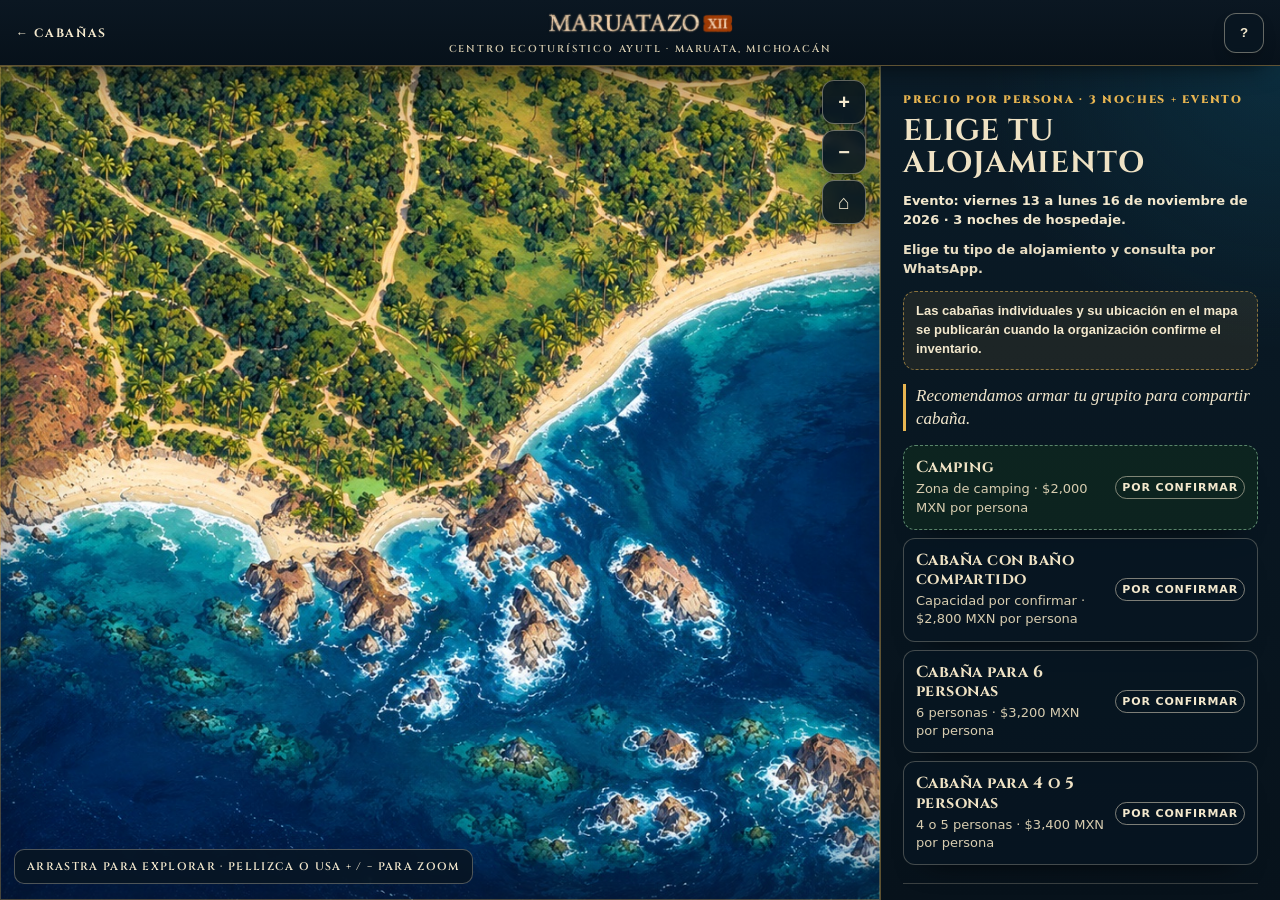
==== commit 636c5f0b: "Release 20261102-2346-d6c4601c Diseño publicado: 2026-11-03T05:45:59.001Z Archivos: 60" ====
--- a/mapa2d.html
+++ b/mapa2d.html
@@ -1,17 +1,36 @@
-<!doctype html><html lang="es"><head><meta charset="utf-8"><meta name="viewport" content="width=device-width,initial-scale=1,maximum-scale=1,user-scalable=no"><title>Maruatazo — Mapa 2D</title><link rel="stylesheet" href="style.css"><link rel="stylesheet" href="mapa2d.css"></head>
+<!doctype html><html lang="es"><head><script>window.MARUATAZO_PUBLIC_RELEASE=true;</script><meta charset="utf-8"><meta name="viewport" content="width=device-width,initial-scale=1,viewport-fit=cover"><meta name="theme-color" content="#060c14"><link rel="preload" href="assets/fonts/Cinzel-Variable.ttf" as="font" type="font/ttf" crossorigin><title>Maruatazo XII — Mapa de cabañas</title><link rel="icon" href="data:image/svg+xml,%3Csvg xmlns='http://www.w3.org/2000/svg' viewBox='0 0 64 64'%3E%3Crect width='64' height='64' fill='%23e65312'/%3E%3Cpath d='M12 12h40v40H12z' fill='%23eee3c6'/%3E%3Ctext x='32' y='42' text-anchor='middle' font-family='Georgia' font-size='25' font-weight='bold' fill='%23171711'%3EXII%3C/text%3E%3C/svg%3E"><meta name="description" content="Explora el alojamiento de Maruatazo XII (13–16 de noviembre de 2026) en Centro Ecoturístico Ayutl, Maruata, Michoacán y consulta por WhatsApp."><link rel="stylesheet" href="style.css?v=d6c4601c"><link rel="stylesheet" href="mapa2d.css?v=d6c4601c"></head>
 <body class="map2d-page">
-<header class="map2d-top"><a href="index.html#cabins" class="map2d-back">← CABAÑAS</a><div><b>MARUATAZO <em>XII</em></b><small>MAPA DE CABAÑAS · MARUATA, MICHOACÁN</small></div><button id="mapHelp" aria-label="Ayuda">?</button></header>
-<main id="mapViewport" class="map2d-viewport" aria-label="Mapa interactivo de cabañas">
-  <div id="mapWorld" class="map2d-world"><img src="assets/maruata-2d-map.png" alt="Mapa ilustrado de la costa de Maruata" draggable="false">
-    <button class="cabin-pin" style="--x:39%;--y:38%" data-name="Cabaña Selva" data-meta="2–4 personas · Entre palmeras" aria-label="Cabaña Selva"><span>⌂</span><b>01</b></button>
-    <button class="cabin-pin" style="--x:47%;--y:42%" data-name="Cabaña Camino" data-meta="2 personas · Cerca del sendero" aria-label="Cabaña Camino"><span>⌂</span><b>02</b></button>
-    <button class="cabin-pin" style="--x:58%;--y:36%" data-name="Cabaña Jardín" data-meta="2–3 personas · Zona verde" aria-label="Cabaña Jardín"><span>⌂</span><b>03</b></button>
-    <button class="cabin-pin" style="--x:67%;--y:31%" data-name="Cabaña Playa" data-meta="2 personas · Cerca del mar" aria-label="Cabaña Playa"><span>⌂</span><b>04</b></button>
-    <button class="landmark-pin" style="--x:63%;--y:57%" data-name="Dedo de Dios" aria-label="Dedo de Dios"><span>◆</span></button>
-    <div class="map-bird bird-a">⌁</div><div class="map-bird bird-b">⌁</div>
-  </div>
-  <div class="map2d-grain"></div>
-  <div class="map2d-instructions" id="mapInstructions">ARRASTRA PARA EXPLORAR · SCROLL / PINCH PARA ZOOM</div>
-  <div class="map2d-controls"><button id="zoomIn" aria-label="Acercar">+</button><button id="zoomOut" aria-label="Alejar">−</button><button id="resetMap" aria-label="Restablecer vista">⌂</button></div>
-  <aside id="cabinCard" class="cabin-card" aria-live="polite"><button class="card-close" id="closeCard">×</button><small>CABAÑA SELECCIONADA</small><h2 id="cabinName">Cabaña</h2><p id="cabinMeta"></p><div class="card-status">DISPONIBILIDAD · POR CONFIRMAR</div><button class="choose-cabin">ELEGIR ESTA CABAÑA →</button></aside>
-</main><script src="mapa2d.js"></script></body></html>
+<header class="map2d-top"><a href="index.html#cabins" class="map2d-back">← CABAÑAS</a><div><a class="map2d-brand" href="index.html" aria-label="Maruatazo XII — ir al inicio"><img alt="" decoding="async" height="106" src="assets/title/nav-logo.webp" width="772"></a><small>CENTRO ECOTURÍSTICO AYUTL · MARUATA, MICHOACÁN</small></div><button id="mapHelp" type="button" aria-label="Ayuda del mapa" aria-controls="mapInstructions">?</button></header>
+<div class="cabin-app">
+  <main id="mapViewport" class="map2d-viewport" tabindex="0" aria-label="Mapa interactivo de cabañas. Flechas para mover, más y menos para acercar, cero para restablecer.">
+    <div id="mapWorld" class="map2d-world"></div>
+    <div class="map2d-grain" aria-hidden="true"></div>
+    <div class="map2d-instructions" id="mapInstructions">ARRASTRA PARA EXPLORAR · PELLIZCA O USA + / − PARA ZOOM</div>
+    <div class="map2d-controls"><button id="zoomIn" type="button" aria-label="Acercar">+</button><button id="zoomOut" type="button" aria-label="Alejar">−</button><button id="resetMap" type="button" aria-label="Restablecer vista">⌂</button></div>
+    <button id="editToggle" class="edit-toggle" type="button" aria-pressed="false" hidden>EDITAR CABAÑAS</button>
+    <div id="editBanner" class="edit-banner" hidden>MODO EDICIÓN · solo visible para ti · borrador guardado en este navegador</div>
+    <output id="calibrate" class="map2d-calibrate" hidden></output>
+  </main>
+  <aside id="cabinPanel" class="cabin-panel" aria-label="Cabañas">
+    <button id="panelToggle" class="panel-toggle" type="button" aria-expanded="false" aria-controls="panelBody"><span id="panelToggleLabel">CABAÑAS</span><i aria-hidden="true">▴</i></button>
+    <div id="panelBody" class="panel-body">
+      <section id="panelList" aria-labelledby="listTitle">
+        <small>PRECIO POR PERSONA · 3 NOCHES + EVENTO</small><h2 id="listTitle">ELIGE TU ALOJAMIENTO</h2><p class="panel-dates" id="panelDates"></p>
+        <div id="editTools" class="edit-tools" hidden>
+          <b id="editCount"></b>
+          <div class="edit-tools-row"><button id="exportCfg" class="ed-btn" type="button">EXPORTAR CONFIG</button><button id="importCfg" class="ed-btn" type="button">IMPORTAR CONFIG</button></div>
+          <button id="discardDraft" class="ed-btn ghost" type="button">DESCARTAR BORRADOR</button>
+          <input id="importFile" type="file" accept="application/json,.json" hidden>
+          <ol class="edit-steps"><li>Toca el mapa para agregar una cabaña.</li><li>Arrástrala o usa las flechas del teclado para ajustarla.</li><li>Completa sus datos y exporta.</li></ol>
+        </div>
+        <p class="panel-intro" id="panelIntro"></p>
+        <p class="panel-notice" id="panelNotice" hidden></p><p class="panel-reco" id="panelReco"></p>
+        <ul id="cabinList" class="cabin-list"></ul>
+        <div class="legend" aria-label="Leyenda de disponibilidad"><b>DISPONIBILIDAD</b><ul id="legend"></ul></div>
+        <p class="fineprint">Precios oficiales 2026 en MXN por persona; cada uno cubre 3 noches y acceso al evento los 3 días. Solicitar no aparta la cabaña: la reserva se confirma por WhatsApp. El mapa es una ilustración artística de la bahía, no un mapa georreferenciado ni a escala.</p>
+      </section>
+      <section id="cabinDetail" class="cabin-card" aria-labelledby="cabinName" hidden></section>
+    </div>
+  </aside>
+</div>
+<script src="cabins-config.js?v=d6c4601c"></script><script src="mapa2d.js?v=d6c4601c"></script></body></html>
--- a/style.css
+++ b/style.css
@@ -747,3 +747,54 @@
   .landing-v5-theme .orbit-nav.hero-nav{grid-template-columns:repeat(2,minmax(0,1fr))!important}.landing-v5-theme .orbit-nav.hero-nav a{min-width:0!important}.landing-v5-theme .bottom{height:calc(68px + env(safe-area-inset-bottom))!important;padding-bottom:env(safe-area-inset-bottom)!important}.landing-v5-theme .bottom a:nth-child(1){order:5}.landing-v5-theme .bottom a:nth-child(2){order:2}.landing-v5-theme .bottom a:nth-child(3){order:4}.landing-v5-theme .bottom a:nth-child(4){order:3}.landing-v5-theme .bottom a:nth-child(5){order:1}
   .landing-v5-theme .info details{width:100%;max-width:100%;margin-inline:0!important;padding-inline:10px!important;box-sizing:border-box}.landing-v5-theme .info .guide-body,.landing-v5-theme .info .guide-body *{min-width:0;overflow-wrap:anywhere}.landing-v5-theme .cabins-explore-actions{gap:12px}.landing-v5-theme .cabins-explore-actions .print-cta{min-height:48px}
 }
+
+/* Accommodation guidance inside #selection (BOLETOS) */
+.selection .sel-links{display:grid;gap:8px;margin:12px 0}.selection .sel-link{display:block;padding:12px 14px;border:2px solid currentColor;color:inherit;text-decoration:none;font-size:13px;letter-spacing:.04em;background:rgba(255,255,255,.28)}.selection .sel-link:hover,.selection .sel-link:focus-visible{background:rgba(255,255,255,.5)}.selection .sel-note{display:block;font-size:12px;line-height:1.5;margin-top:8px;text-transform:none;letter-spacing:0}
+
+/* ===== FINISHING PASS (V30 composition untouched): public safety, readability floors, 44px touch targets ===== */
+/* Editor-added images whose file is not published must not leave empty frames */
+body:not(.landing-editing) img.le-added:not([src]){display:none!important}
+
+/* If the baked editor artwork is missing on desktop, show a readable title/date instead of an empty first screen (CSS only; nothing is saved) */
+@media(min-width:1025px){
+  body.le-art-missing:not(.landing-editing) .top .brand,
+  body.le-art-missing:not(.landing-editing) .hero-copy,
+  body.le-art-missing:not(.landing-editing) .hero-copy h1,
+  body.le-art-missing:not(.landing-editing) .hero-copy small,
+  body.le-art-missing:not(.landing-editing) .hero-copy p,
+  body.le-art-missing:not(.landing-editing) .hero-copy .hero-phrase{translate:none!important;rotate:none!important;scale:none!important;opacity:1!important}
+  body.le-art-missing:not(.landing-editing) .hero-copy h1{display:flex!important}
+  body.le-art-missing:not(.landing-editing) .hero-copy small{display:inline-block!important}
+}
+
+/* Readability: no public text below 11px (contrast and colours unchanged) */
+.site-nav a{font-size:12px!important;letter-spacing:.08em;display:inline-flex;align-items:center;min-height:44px;padding-inline:10px}
+.landing-v5-theme .hero-copy small,.landing-v5-theme .hero-copy p{font-size:clamp(12px,3.4vw,14px)!important}
+.landing-v5-theme .hero-phrase{font-size:clamp(13px,3.6vw,16px)!important}
+.kicker{font-size:12px!important}
+.hero-caption,.hero-scroll{font-size:11px!important}
+figcaption{font-size:11px!important}
+.ticket,.ticket.mini{font-size:12px!important}
+.landing-v5-theme .orbit-nav.hero-nav span,.orbit-nav span{font-size:11px!important}
+.landing-v5-theme .orbit-nav.hero-nav b{font-size:max(12px,1em)}
+.guide-index a{font-size:12px!important;display:inline-flex;align-items:center;min-height:44px;padding-inline:10px}
+.route-strip,.landing-v5-theme .cards em{font-size:12px!important}
+.landing-v5-theme .bottom a{font-size:11px!important}.landing-v5-theme .bottom a b{font-size:11px!important}
+@media(max-width:760px){
+  .site-nav a{font-size:14px!important;min-height:48px}
+  .landing-v5-theme .hero-copy small,.landing-v5-theme .hero-copy p{font-size:12px!important}
+  .landing-v5-theme .bottom a,.landing-v5-theme .bottom a b{font-size:11px!important}
+}
+@media(max-width:360px){.landing-v5-theme .bottom a{font-size:10px!important}}
+
+/* Touch targets */
+.tabs button,.guide-map,details>summary,.cards button,.print-cta,.hero-scroll,.nav-toggle{min-height:44px}
+.nav-toggle{min-width:44px}
+a.brand{min-height:44px;display:inline-flex;align-items:center}
+/* finishing: remaining small public text */
+body.landing-v5-theme .hero-caption,body.landing-v5-theme .hero-scroll{font-size:11px!important}
+.hero-scroll{min-width:44px}
+.guide-stamp,.menu-guide li,.merch-grid span,.landing-v5-theme .cards small,.cards small,.selection .sel-note{font-size:12px!important}
+.landing-v5-theme .cards small,.cards small{letter-spacing:.04em}
+.closing-inner span,.closing-inner small,#selection{font-size:12px!important}
+@media(min-width:761px) and (max-width:1024px){.site-nav a{white-space:nowrap;padding-inline:6px;letter-spacing:.05em}.ticket.mini{white-space:nowrap}}
--- a/mapa2d.css
+++ b/mapa2d.css
@@ -1,9 +1,192 @@
-:root{--paper:#efe3bd;--ink:#17211d;--orange:#ef5a2a;--yellow:#efbd2d;--sea:#0c718e}
+:root{--paper:#efe3bd;--ink:#17211d;--orange:#ef5a2a;--yellow:#efbd2d;--sea:#0c718e;--ok:#3f8f58;--pend:#efbd2d;--occ:#6b6f6a;--unc:#efe3bd}
 *{box-sizing:border-box}html,body{margin:0;width:100%;height:100%;overflow:hidden;background:#102820;font-family:Arial,sans-serif}.map2d-page{color:var(--ink)}
-.map2d-top{height:66px;display:grid;grid-template-columns:1fr auto 1fr;align-items:center;padding:8px 16px;background:var(--paper);border-bottom:2px solid var(--ink);position:relative;z-index:30}.map2d-top>div{text-align:center}.map2d-top b{display:block;font:900 20px Georgia,serif;letter-spacing:-.03em}.map2d-top em{font:900 13px Arial;background:var(--orange);color:var(--paper);padding:4px 6px;font-style:normal}.map2d-top small{display:block;margin-top:3px;font-size:7px;font-weight:900;letter-spacing:.16em}.map2d-back{color:var(--ink);text-decoration:none;font-size:10px;font-weight:900;letter-spacing:.12em}.map2d-top>button{justify-self:end;width:34px;height:34px;border:2px solid var(--ink);border-radius:50%;background:transparent;font-weight:900;cursor:pointer}
-.map2d-viewport{position:relative;height:calc(100svh - 66px);overflow:hidden;touch-action:none;cursor:grab;background:#177f9b}.map2d-viewport.dragging{cursor:grabbing}.map2d-world{position:absolute;left:0;top:0;width:1536px;height:1024px;transform-origin:0 0;will-change:transform;user-select:none}.map2d-world>img{display:block;width:100%;height:100%;object-fit:cover;pointer-events:none}.map2d-world:after{content:"";position:absolute;inset:0;pointer-events:none;box-shadow:inset 0 0 90px rgba(26,25,12,.25)}
-.map2d-grain{position:absolute;inset:0;z-index:10;pointer-events:none;opacity:.13;mix-blend-mode:multiply;background-image:repeating-linear-gradient(13deg,transparent 0 3px,rgba(25,21,9,.12) 4px)}
-.cabin-pin,.landmark-pin{position:absolute;left:var(--x);top:var(--y);z-index:8;transform:translate(-50%,-50%);border:0;background:none;cursor:pointer;color:#17211d;filter:drop-shadow(0 3px 0 rgba(239,227,189,.9));transition:transform .18s ease,filter .18s ease}.cabin-pin span{display:grid;place-items:center;width:48px;height:42px;background:var(--yellow);border:3px solid var(--ink);clip-path:polygon(50% 0,100% 35%,91% 35%,91% 100%,9% 100%,9% 35%,0 35%);font-size:22px;padding-top:7px}.cabin-pin b{position:absolute;right:-12px;top:-8px;background:var(--orange);color:#fff;border:2px solid var(--ink);font-size:9px;padding:3px 4px}.cabin-pin:hover,.cabin-pin.active{transform:translate(-50%,-60%) scale(1.16);filter:drop-shadow(0 8px 0 rgba(23,33,29,.25))}.landmark-pin span{display:grid;place-items:center;width:32px;height:32px;border:2px solid var(--paper);border-radius:50%;background:#17211d;color:var(--paper);animation:pulse 2.4s infinite}@keyframes pulse{50%{box-shadow:0 0 0 10px rgba(239,227,189,.14)}}
-.map2d-controls{position:absolute;right:18px;bottom:18px;z-index:20;display:flex;gap:6px}.map2d-controls button{width:44px;height:44px;border:2px solid var(--ink);background:rgba(239,227,189,.94);font-size:20px;font-weight:900;cursor:pointer;box-shadow:3px 3px 0 rgba(23,33,29,.35)}.map2d-instructions{position:absolute;left:18px;bottom:20px;z-index:20;background:rgba(239,227,189,.9);border:1px solid var(--ink);padding:9px 12px;font-size:8px;font-weight:900;letter-spacing:.12em;transition:opacity .4s}.map2d-instructions.hidden{opacity:0;pointer-events:none}
-.cabin-card{position:absolute;z-index:25;left:20px;top:20px;width:min(330px,calc(100% - 40px));background:var(--paper);border:2px solid var(--ink);padding:22px;box-shadow:8px 8px 0 rgba(23,33,29,.35);transform:translateX(calc(-100% - 40px));transition:transform .3s cubic-bezier(.2,.8,.2,1)}.cabin-card.open{transform:none}.cabin-card small{font-size:8px;font-weight:900;letter-spacing:.16em}.cabin-card h2{font:900 31px/1 Georgia,serif;margin:10px 0}.cabin-card p{font:700 12px/1.4 Arial;margin:0 0 16px}.card-status{border-top:1px solid var(--ink);border-bottom:1px solid var(--ink);padding:10px 0;margin-bottom:14px;font-size:9px;font-weight:900;letter-spacing:.08em}.choose-cabin{width:100%;border:2px solid var(--ink);background:var(--orange);color:#fff;padding:12px;font-weight:900;cursor:pointer}.card-close{position:absolute;right:8px;top:7px;border:0;background:none;font-size:22px;cursor:pointer}.map-bird{position:absolute;z-index:6;color:#f5e9c8;font:900 28px Georgia;opacity:.8;pointer-events:none}.bird-a{top:67%;left:25%;animation:fly 18s linear infinite}.bird-b{top:72%;left:74%;animation:fly2 24s linear infinite}@keyframes fly{50%{transform:translate(120px,-25px) rotate(8deg)}}@keyframes fly2{50%{transform:translate(-150px,18px) rotate(-8deg)}}
-@media(max-width:700px){.map2d-top{height:58px;padding:7px 10px}.map2d-top b{font-size:16px}.map2d-top small{display:none}.map2d-viewport{height:calc(100svh - 58px)}.map2d-instructions{left:10px;bottom:12px;max-width:180px;line-height:1.35}.map2d-controls{right:10px;bottom:10px}.map2d-controls button{width:40px;height:40px}.cabin-card{left:10px;top:auto;bottom:64px;width:calc(100% - 20px);transform:translateY(calc(100% + 90px))}.cabin-card.open{transform:none}}
+:focus-visible{outline:3px solid var(--orange);outline-offset:2px}
+.map2d-top{height:66px;display:grid;grid-template-columns:1fr auto 1fr;align-items:center;padding:8px 16px;background:var(--paper);border-bottom:2px solid var(--ink);position:relative;z-index:30}.map2d-top>div{text-align:center}.map2d-top b{display:block;font:900 20px Georgia,serif;letter-spacing:-.03em}.map2d-top em{font:900 13px Arial;background:var(--orange);color:var(--paper);padding:4px 6px;font-style:normal}.map2d-top small{display:block;margin-top:3px;font-size:7px;font-weight:900;letter-spacing:.16em}.map2d-back{color:var(--ink);text-decoration:none;font-size:10px;font-weight:900;letter-spacing:.12em;padding:12px 0}.map2d-top>button{justify-self:end;width:40px;height:40px;border:2px solid var(--ink);border-radius:50%;background:transparent;font-weight:900;cursor:pointer}
+
+/* layout */
+.cabin-app{display:grid;grid-template-columns:minmax(0,1fr) 400px;height:calc(100svh - 66px)}
+.map2d-viewport{position:relative;overflow:hidden;touch-action:none;cursor:grab;background:#0b4f6b;min-width:0}.map2d-viewport.dragging{cursor:grabbing}
+.map2d-world{position:absolute;left:0;top:0;transform-origin:0 0;will-change:transform;user-select:none}.map2d-world>img{display:block;width:100%;height:100%;pointer-events:none}.map2d-world:after{content:"";position:absolute;inset:0;pointer-events:none;box-shadow:inset 0 0 90px rgba(26,25,12,.25)}
+.map2d-grain{position:absolute;inset:0;z-index:10;pointer-events:none;opacity:.10;mix-blend-mode:multiply;background-image:repeating-linear-gradient(13deg,transparent 0 3px,rgba(25,21,9,.12) 4px)}
+.map2d-controls{position:absolute;right:14px;top:14px;z-index:20;display:flex;flex-direction:column;gap:6px}.map2d-controls button{width:44px;height:44px;border:2px solid var(--ink);background:var(--paper);font-size:20px;font-weight:900;cursor:pointer;box-shadow:3px 3px 0 rgba(23,33,29,.35)}
+.map2d-instructions{position:absolute;left:14px;bottom:16px;z-index:20;background:var(--paper);border:1px solid var(--ink);padding:9px 12px;font-size:9px;font-weight:900;letter-spacing:.12em;transition:opacity .4s}.map2d-instructions.hidden{opacity:0;pointer-events:none}
+.map2d-calibrate{position:absolute;left:14px;top:14px;z-index:21;background:var(--ink);color:var(--paper);padding:9px 12px;font:700 12px/1.3 ui-monospace,Menlo,monospace;user-select:all}
+
+/* pins: anchored by normalized % inside the world, counter-scaled so they stay readable at any zoom */
+.cabin-pin{position:absolute;z-index:8;transform:translate(-50%,-50%) scale(var(--inv,1));border:0;background:none;padding:6px;cursor:pointer;color:var(--ink)}
+.pin-body{display:block;position:relative;transition:transform .18s ease}
+.pin-house{display:grid;place-items:center;width:40px;height:36px;padding-top:6px;font:900 16px Arial;background:var(--unc);clip-path:polygon(50% 0,100% 38%,90% 38%,90% 100%,10% 100%,10% 38%,0 38%);filter:drop-shadow(0 0 0 var(--ink))}
+.cabin-pin{filter:drop-shadow(1.5px 0 0 var(--ink)) drop-shadow(-1.5px 0 0 var(--ink)) drop-shadow(0 1.5px 0 var(--ink)) drop-shadow(0 -1.5px 0 var(--ink)) drop-shadow(0 3px 2px rgba(0,0,0,.35))}
+.cabin-pin b{position:absolute;right:-14px;top:-8px;background:var(--orange);color:#fff;border:2px solid var(--ink);font-size:10px;padding:2px 4px;white-space:nowrap}
+.cabin-pin:hover .pin-body,.cabin-pin.active .pin-body{transform:translateY(-4px) scale(1.15)}
+.s-available .pin-house,.swatch.s-available{background:var(--ok);color:#fff}.s-pending .pin-house,.swatch.s-pending{background:var(--pend)}.s-occupied .pin-house,.swatch.s-occupied{background:var(--occ);color:#fff}.s-unconfirmed .pin-house,.swatch.s-unconfirmed{background:var(--unc)}
+
+/* panel */
+.cabin-panel{background:var(--paper);border-left:2px solid var(--ink);overflow:hidden;display:flex;flex-direction:column;min-height:0}
+.panel-toggle{display:none}
+.panel-body{overflow-y:auto;padding:22px;flex:1;min-height:0;overscroll-behavior:contain}
+.panel-body small{font-size:9px;font-weight:900;letter-spacing:.16em}
+.panel-body h2{font:900 30px/1 Georgia,serif;margin:8px 0 12px;outline:0}
+.panel-intro{font:700 13px/1.45 Arial;margin:0 0 12px}
+.panel-notice{border:1px dashed var(--ink);padding:10px 12px;font:700 11px/1.45 Arial;margin:0 0 14px;background:rgba(239,90,42,.08)}
+.cabin-list{list-style:none;margin:0 0 18px;padding:0;display:grid;gap:8px}
+.cabin-row{width:100%;display:flex;justify-content:space-between;align-items:center;gap:10px;text-align:left;border:2px solid var(--ink);background:#f6ecc9;padding:12px;min-height:56px;cursor:pointer;color:var(--ink);font-family:Arial}.cabin-row.is-camp{border-style:dashed;background:#e4ecc6}.cabin-row:hover{background:#fff6d6}
+.row-main b{display:block;font:900 15px Georgia,serif}.row-main small{display:block;margin-top:3px;font:700 11px Arial;letter-spacing:0}
+.row-status{font-size:8px;font-weight:900;letter-spacing:.08em;border:1px solid var(--ink);padding:4px 6px;white-space:nowrap}
+.row-status.s-available{background:var(--ok);color:#fff}.row-status.s-pending{background:var(--pend)}.row-status.s-occupied{background:var(--occ);color:#fff}
+.legend{border-top:1px solid var(--ink);padding-top:12px;margin-bottom:14px}.legend>b{font-size:9px;letter-spacing:.16em}.legend ul{list-style:none;margin:10px 0 0;padding:0;display:grid;grid-template-columns:1fr 1fr;gap:8px;font-size:10px;font-weight:900;letter-spacing:.05em}.legend li{display:flex;align-items:center;gap:8px}
+.swatch{display:inline-grid;place-items:center;width:22px;height:22px;border:2px solid var(--ink);font:900 12px Arial;flex:none}
+.fineprint{font:700 10px/1.5 Arial;margin:12px 0 0;opacity:.8}
+.card-back{display:block;border:0;background:none;font:900 10px Arial;letter-spacing:.12em;cursor:pointer;padding:10px 0;margin-bottom:6px;color:var(--ink)}
+.card-photo{display:block;width:100%;max-height:200px;object-fit:cover;border:2px solid var(--ink);margin:0 0 14px}
+.card-status{display:flex;align-items:center;gap:10px;border-top:1px solid var(--ink);border-bottom:1px solid var(--ink);padding:10px 0;margin-bottom:14px;font-size:10px;font-weight:900;letter-spacing:.1em}
+.card-facts{display:grid;gap:10px;margin:0 0 14px}.card-facts div{display:flex;justify-content:space-between;gap:12px;border-bottom:1px dotted var(--ink);padding-bottom:8px}.card-facts dt{font-size:9px;font-weight:900;letter-spacing:.14em}.card-facts dd{margin:0;font:900 14px Georgia,serif;text-align:right}
+.card-includes{margin:0 0 14px;padding-left:18px;font:700 13px/1.6 Arial}
+.card-note{font:700 11px/1.5 Arial;margin:0 0 12px}
+.card-occupied{border:2px solid var(--ink);background:rgba(107,111,106,.18);padding:10px 12px;font:700 12px/1.45 Arial;margin:0 0 12px}
+.wa-cta{display:block;width:100%;text-align:center;text-decoration:none;border:2px solid var(--ink);background:var(--orange);color:#fff;padding:15px 12px;font:900 13px Arial;letter-spacing:.08em;cursor:pointer;box-shadow:4px 4px 0 rgba(23,33,29,.35)}
+.wa-cta:hover{background:#d94b1f}.wa-cta[disabled]{background:#b9b39c;color:var(--ink);box-shadow:none;cursor:not-allowed}
+
+.panel-reco{font:900 12px/1.4 Georgia,serif;margin:0 0 14px;padding-left:10px;border-left:4px solid var(--orange)}
+.card-price{border:2px solid var(--ink);background:#f6ecc9;padding:12px;margin-bottom:14px}.card-price small{display:block;font-size:9px;font-weight:900;letter-spacing:.16em}.card-price b{display:block;font:900 28px Georgia,serif;margin:4px 0}.card-price span{font:700 11px Arial}
+.guests{display:flex;justify-content:space-between;align-items:center;gap:12px;margin:0 0 12px;font-size:9px;font-weight:900;letter-spacing:.14em}.guests input{width:84px;min-height:44px;border:2px solid var(--ink);background:#fffaf0;font:900 16px Arial;text-align:center;color:var(--ink)}
+/* edit mode */
+.edit-toggle{position:absolute;right:14px;top:14px;z-index:22;min-height:44px;padding:0 16px;border:2px solid var(--ink);background:var(--orange);color:#fff;font:900 12px Arial;letter-spacing:.1em;cursor:pointer;box-shadow:3px 3px 0 rgba(23,33,29,.35)}.edit-toggle[aria-pressed="true"]{background:var(--ink);color:var(--paper)}.edit-toggle[hidden]{display:none}
+.has-edit-toggle .map2d-controls{top:70px}
+
+.edit-banner{position:absolute;left:14px;top:14px;right:190px;z-index:21;background:var(--ink);color:var(--paper);padding:9px 12px;font-size:9px;font-weight:900;letter-spacing:.12em}
+.is-editing .map2d-viewport{cursor:crosshair}.is-editing .cabin-pin{cursor:grab;touch-action:none}.is-editing .cabin-pin:active{cursor:grabbing}
+.edit-tools{border:2px dashed var(--ink);padding:12px;margin-bottom:14px;background:rgba(239,90,42,.08)}.edit-tools>b{display:block;font:900 12px Arial;letter-spacing:.08em;margin-bottom:10px}
+.edit-tools-row{display:grid;grid-template-columns:1fr 1fr;gap:8px;margin-bottom:8px}.edit-steps{margin:10px 0 0;padding-left:18px;font:700 11px/1.5 Arial}
+.ed-btn{min-height:44px;border:2px solid var(--ink);background:var(--orange);color:#fff;font:900 11px Arial;letter-spacing:.08em;cursor:pointer;padding:0 10px}.ed-btn.ghost{width:100%;background:transparent;color:var(--ink)}.ed-btn.danger{width:100%;background:#8c2f1a;margin:6px 0 12px}
+.ed-field{display:grid;gap:5px;margin:0 0 12px}.ed-field>span{font-size:9px;font-weight:900;letter-spacing:.14em}.ed-field small{font:700 10px Arial;opacity:.8}
+.ed-field input,.ed-field select{width:100%;min-height:44px;border:2px solid var(--ink);background:#fffaf0;font:700 15px Arial;padding:0 10px;color:var(--ink)}
+.ed-coords{font:700 11px ui-monospace,Menlo,monospace;margin:0 0 14px}.ed-error{border:2px solid #8c2f1a;background:rgba(140,47,26,.12);padding:8px 10px;font:700 12px Arial;margin:0 0 12px}
+/* mobile: map fills the screen, panel is a bottom sheet */
+@media(max-width:800px){
+  .map2d-top{height:58px;padding:7px 10px}.map2d-top b{font-size:16px}.map2d-top small{display:none}
+  .cabin-app{display:block;position:relative;height:calc(100svh - 58px)}
+  .map2d-viewport{position:absolute;inset:0}
+  .map2d-instructions{left:10px;bottom:68px;max-width:200px;line-height:1.35}
+  .map2d-controls{right:10px;top:10px}.edit-banner{left:10px;top:62px;right:64px}.edit-toggle{right:10px;top:10px;font-size:11px}.has-edit-toggle .map2d-controls{top:62px}
+  .cabin-panel{position:absolute;left:0;right:0;bottom:0;z-index:25;border-left:0;border-top:2px solid var(--ink);box-shadow:0 -6px 0 rgba(23,33,29,.2);max-height:78%;padding-bottom:env(safe-area-inset-bottom)}
+  .panel-toggle{display:flex;justify-content:space-between;align-items:center;width:100%;min-height:56px;padding:0 18px;border:0;background:var(--paper);font:900 12px Arial;letter-spacing:.14em;cursor:pointer;color:var(--ink)}
+  .panel-body{display:none;padding:4px 18px 22px;border-top:1px solid var(--ink)}
+  .cabin-panel.open .panel-body{display:block}
+  .panel-body h2{font-size:25px}
+  .legend ul{grid-template-columns:1fr 1fr}
+}
+
+@media(prefers-reduced-motion:reduce){*{transition:none!important;animation:none!important}}
+
+/* ===== FINISHING PASS: readable sizes, 44px targets, mobile WhatsApp bar (V30 look unchanged) ===== */
+.map2d-top small{font-size:10px;letter-spacing:.12em}
+.map2d-back{font-size:12px;min-height:44px;display:inline-flex;align-items:center}
+.map2d-instructions{font-size:11px;line-height:1.4}
+.panel-body small,.legend>b,.card-price small{font-size:11px}
+.panel-dates{font:700 13px/1.45 Arial;margin:0 0 12px}
+.panel-notice{font-size:13px}
+.row-main small{font-size:13px}.row-status{font-size:10px}
+.legend ul{font-size:11px}.fineprint{font-size:12px}
+.card-back{font-size:12px;min-height:44px}
+.card-status,.card-facts dt,.guests,.ed-field>span{font-size:11px}
+.card-note,.card-price span{font-size:13px}
+.cta-bar{margin-top:6px}.cta-bar .guests{margin-bottom:10px}
+@media(max-width:800px){
+  .cabin-panel{max-height:84%}
+  .panel-body{padding-bottom:0}
+  /* the guests field and the WhatsApp button stay pinned to the bottom of the open sheet */
+  .cta-bar{position:sticky;bottom:0;z-index:3;background:var(--paper);margin:12px -18px 0;padding:10px 18px calc(12px + env(safe-area-inset-bottom));border-top:2px solid var(--ink)}
+  .cta-bar .guests{margin-bottom:8px}
+  .cta-bar .wa-cta{padding:17px 12px;font-size:15px}
+  .fineprint{padding-bottom:calc(16px + env(safe-area-inset-bottom))}
+  .map2d-instructions{font-size:11px;max-width:230px}
+}
+.map2d-top small,.row-status{font-size:11px}
+
+/* ===== unified identity with cinema.css: cream paper, deep Pacific, gold primary action, AA-contrast buttons ===== */
+:root{--paper:#f8f1df;--ink:#14211f;--orange:#b3471a;--yellow:#e8b04a;--sea:#0f5c78;--c-gold:#e8b04a}
+:focus-visible{outline:3px solid #0f5c78;outline-offset:3px}
+.map2d-top{background:var(--paper);border-bottom:1px solid rgba(20,33,31,.2);box-shadow:0 10px 26px -20px rgba(11,42,58,.6)}
+.map2d-top em{background:var(--orange);color:#fff7e8;border-radius:5px}
+.map2d-back{color:var(--ink)}
+.map2d-top>button,.map2d-controls button{border-radius:12px;background:var(--paper);transition:transform .16s cubic-bezier(.22,1,.36,1)}
+.map2d-top>button:active,.map2d-controls button:active{transform:scale(.96)}
+.cabin-row,.card-price,.panel-notice,.edit-tools{border-radius:12px}
+.cabin-row{border-width:1px;background:#fffdf6;transition:background-color .2s,transform .16s cubic-bezier(.22,1,.36,1)}
+.cabin-row:hover{background:#fff;transform:translateX(2px)}
+.cabin-row:active{transform:scale(.99)}
+.wa-cta{background:var(--c-gold);border:0;color:#14211f;border-radius:12px;box-shadow:0 14px 26px -16px rgba(122,52,24,.85);transition:transform .16s cubic-bezier(.22,1,.36,1),background-color .2s}
+.wa-cta:hover{background:#f0bd5c}
+.wa-cta:active{transform:scale(.98)}
+.wa-cta[disabled]{background:#cdc7b4;color:#3a4a47;box-shadow:none}
+@media(prefers-reduced-motion:reduce){.cabin-row,.wa-cta,.map2d-controls button,.map2d-top>button{transition:none!important}}
+
+/* ===== CINEMATIC IDENTITY (same language as the main site): deep navy, weathered gold, cream, lighthouse red. Map, pins, IDs and behaviour are untouched. ===== */
+@font-face{font-family:"Cinzel";src:url("assets/fonts/Cinzel-Variable.ttf") format("truetype");font-weight:400 900;font-display:swap}
+:root{--navy:#060c14;--deep:#08161f;--cream:#f3e8cd;--gold:#e8b551;--lh-red:#830b11;--serif:"Cinzel","Trajan Pro",Palatino,"Palatino Linotype",Georgia,serif;--ui:system-ui,-apple-system,"Segoe UI",Roboto,"Helvetica Neue",Arial,sans-serif}
+html,body{background:var(--navy);font-family:var(--ui)}.map2d-page{color:var(--cream)}
+:focus-visible{outline:3px solid #ffd27a;outline-offset:3px}
+/* header: the real MARUATAZO XII logo artwork */
+.map2d-top{background:linear-gradient(180deg,#0b1722,#07111a);border-bottom:1px solid rgba(232,181,81,.38);box-shadow:0 12px 30px -18px rgba(0,0,0,.9);color:var(--cream)}
+.map2d-top>div{display:flex;flex-direction:column;align-items:center;gap:4px;min-width:0}
+.map2d-brand{display:block;line-height:0}.map2d-brand img{display:block;height:26px;width:auto;max-width:100%}
+.map2d-top small{font:600 10px/1.2 var(--serif);letter-spacing:.18em;color:#d8cdb0;text-align:center}
+.map2d-back{color:var(--cream);font:700 12px/1 var(--serif);letter-spacing:.14em;text-decoration:none}.map2d-back:hover{color:var(--gold)}
+.map2d-top>button,.map2d-controls button{background:rgba(8,22,34,.88);color:var(--cream);border:1px solid rgba(243,232,205,.4);border-radius:12px;box-shadow:0 8px 18px -10px rgba(0,0,0,.8);-webkit-backdrop-filter:blur(6px);backdrop-filter:blur(6px)}
+.map2d-top>button:hover,.map2d-controls button:hover{border-color:var(--gold);color:var(--gold)}
+/* map framing: edge vignette + gold hairline only (the illustration stays fully visible, interactive and undistorted) */
+.map2d-viewport{background:#06141d}
+.map2d-viewport::after{content:"";position:absolute;inset:0;z-index:9;pointer-events:none;box-shadow:inset 0 0 0 1px rgba(232,181,81,.3),inset 0 0 90px rgba(6,12,20,.5)}
+.map2d-instructions{background:rgba(8,22,34,.86);color:var(--cream);border:1px solid rgba(243,232,205,.3);border-radius:10px;font:600 11px/1.4 var(--serif);letter-spacing:.12em;-webkit-backdrop-filter:blur(6px);backdrop-filter:blur(6px)}
+.map2d-calibrate,.edit-banner{background:rgba(8,22,34,.92);color:var(--gold);border:1px solid rgba(232,181,81,.45);border-radius:10px;font-family:var(--serif)}
+.edit-toggle{background:var(--lh-red);color:#fff3e2;border:1px solid rgba(255,214,190,.45);border-radius:10px;font:700 12px/1 var(--serif);letter-spacing:.12em;box-shadow:0 10px 20px -12px rgba(0,0,0,.9)}
+.edit-toggle[aria-pressed="true"]{background:rgba(8,22,34,.92);color:var(--gold);border-color:var(--gold)}
+/* side panel: deep-navy glass; the old variables are remapped so every existing rule flips to cream-on-navy */
+.cabin-panel{--paper:var(--deep);--ink:var(--cream);color:var(--cream);background:radial-gradient(120% 55% at 100% 0%,rgba(15,92,120,.28),transparent 62%),linear-gradient(180deg,#0a1b27 0%,#07121b 100%);border-left:1px solid rgba(232,181,81,.38)}
+.panel-body small,.legend>b,.card-price small,.card-status,.card-facts dt,.guests,.ed-field>span{color:var(--gold);font-family:var(--serif);letter-spacing:.16em}
+.panel-body h2{font:700 30px/1.08 var(--serif);letter-spacing:.03em;color:#efe2c4}
+.panel-intro,.panel-dates,.card-note,.card-includes,.fineprint{color:#eadfc4;font-family:var(--ui)}.panel-dates{color:var(--cream)}
+.panel-notice{background:rgba(232,181,81,.09);border:1px dashed rgba(232,181,81,.55);color:var(--cream);border-radius:12px}
+.panel-reco{font:italic 400 17px/1.4 Georgia,"Times New Roman",serif;color:#f1e6cc;border-left:3px solid var(--gold)}
+.cabin-row{background:rgba(8,22,34,.74);border:1px solid rgba(243,232,205,.26);color:var(--cream);border-radius:12px;box-shadow:0 18px 30px -24px rgba(0,0,0,.9)}
+.cabin-row:hover{background:rgba(13,36,52,.92);border-color:var(--gold)}
+.cabin-row.is-camp{background:rgba(18,48,31,.55);border:1px dashed rgba(155,216,170,.55)}
+.row-main b{font:700 16px/1.2 var(--serif);letter-spacing:.03em;color:#efe2c4}.row-main small{font:500 13px/1.4 var(--ui);letter-spacing:0;text-transform:none;color:#d8cdb0}
+.row-status{border:1px solid rgba(243,232,205,.5);color:var(--cream);border-radius:999px;font-family:var(--ui)}.row-status.s-pending{color:#2b1a08}
+.card-price{background:linear-gradient(180deg,rgba(232,181,81,.14),rgba(8,22,34,.72));border:1px solid rgba(232,181,81,.5);border-radius:14px}
+.card-price b{font:700 30px/1.1 var(--serif);color:var(--gold);letter-spacing:.02em}.card-price span{color:var(--cream)}
+.card-photo{border:1px solid rgba(243,232,205,.3);border-radius:12px}
+.card-status{border-color:rgba(243,232,205,.22)}.card-facts div{border-bottom:1px dotted rgba(243,232,205,.3)}.card-facts dd{font:700 14px var(--serif);color:#efe2c4}
+.card-occupied{background:rgba(107,111,106,.2);border:1px solid rgba(243,232,205,.3);border-radius:10px;color:var(--cream)}
+.card-back{color:var(--cream);font-family:var(--serif)}
+.legend{border-top:1px solid rgba(243,232,205,.22)}.legend ul{color:var(--cream)}.swatch{border:1px solid rgba(243,232,205,.75);border-radius:6px}
+.guests input{background:rgba(8,22,34,.92);color:var(--cream);border:1px solid rgba(243,232,205,.4);border-radius:10px}
+.wa-cta{background:linear-gradient(180deg,#ebb956,#d49a30);color:#2b1a08;border:1px solid rgba(255,236,190,.55);border-radius:10px;font:700 14px/1 var(--serif);letter-spacing:.1em;text-transform:uppercase;box-shadow:0 14px 26px -14px rgba(0,0,0,.8),inset 0 0 0 2px rgba(120,76,14,.3),inset 0 1px 0 rgba(255,255,255,.45)}
+.wa-cta:hover{background:linear-gradient(180deg,#f2c466,#dba33a);filter:none}
+.wa-cta[disabled]{background:rgba(243,232,205,.14);color:#d8cdb0;border-color:rgba(243,232,205,.25);box-shadow:none}
+/* cabin editor (separate tool, same look) */
+.edit-tools{background:rgba(232,181,81,.07);border:1px dashed rgba(232,181,81,.55);border-radius:12px}.edit-tools>b{font-family:var(--serif);color:var(--gold)}.edit-steps{color:#eadfc4}
+.ed-btn{background:var(--lh-red);color:#fff3e2;border:1px solid rgba(255,214,190,.4);border-radius:10px;font-family:var(--serif)}.ed-btn.ghost{background:transparent;color:var(--cream);border-color:rgba(243,232,205,.4)}.ed-btn.danger{background:#6b1a10}
+.ed-field input,.ed-field select{background:#0d1a24;color:var(--cream);border:1px solid rgba(243,232,205,.35);border-radius:10px}.ed-field small{color:#d8cdb0}
+.ed-error{background:rgba(140,47,26,.28);border:1px solid #d9694f;color:#ffd9cf;border-radius:10px}.ed-coords{color:#d8cdb0}
+@media(max-width:800px){
+  .map2d-brand img{height:22px}
+  .cabin-panel{border-left:0;border-top:1px solid rgba(232,181,81,.45);box-shadow:0 -16px 34px -12px rgba(0,0,0,.85)}
+  .panel-toggle{background:#0a1b27;color:var(--cream);font:700 12px/1 var(--serif);letter-spacing:.16em}
+  .panel-body{border-top:1px solid rgba(243,232,205,.18)}
+  .cta-bar{background:linear-gradient(180deg,rgba(7,18,27,.97),#07121b);border-top:1px solid rgba(232,181,81,.4)}
+  .panel-body h2{font-size:24px}
+}
+.row-status.s-available,.swatch.s-available{background:#2f7a47}   /* AA for the white label (map pins keep their original green) */
+
+/* ===== phone/tablet sheet: the WhatsApp bar is a fixed footer BELOW a scrolling card (never over its text) ===== */
+.card-scroll{display:contents}
+@media(max-width:800px){
+  .panel-body:has(>#cabinDetail:not([hidden])>.card-scroll){display:flex;flex-direction:column;overflow:hidden;padding-bottom:0}
+  .cabin-panel:not(.open) .panel-body:has(>#cabinDetail>.card-scroll){display:none}
+  #cabinDetail:not([hidden]):has(>.card-scroll){display:flex;flex-direction:column;flex:1 1 auto;min-height:0}
+  #cabinDetail>.card-scroll{display:block;flex:1 1 auto;min-height:0;overflow-y:auto;overscroll-behavior:contain;padding-bottom:14px}
+  #cabinDetail>.cta-bar{position:static;flex:none;margin:0 -18px}
+}
+@media(min-width:600px) and (max-width:800px){.cabin-panel{max-height:62%}}   /* tablet: the sheet leaves most of the map visible */
